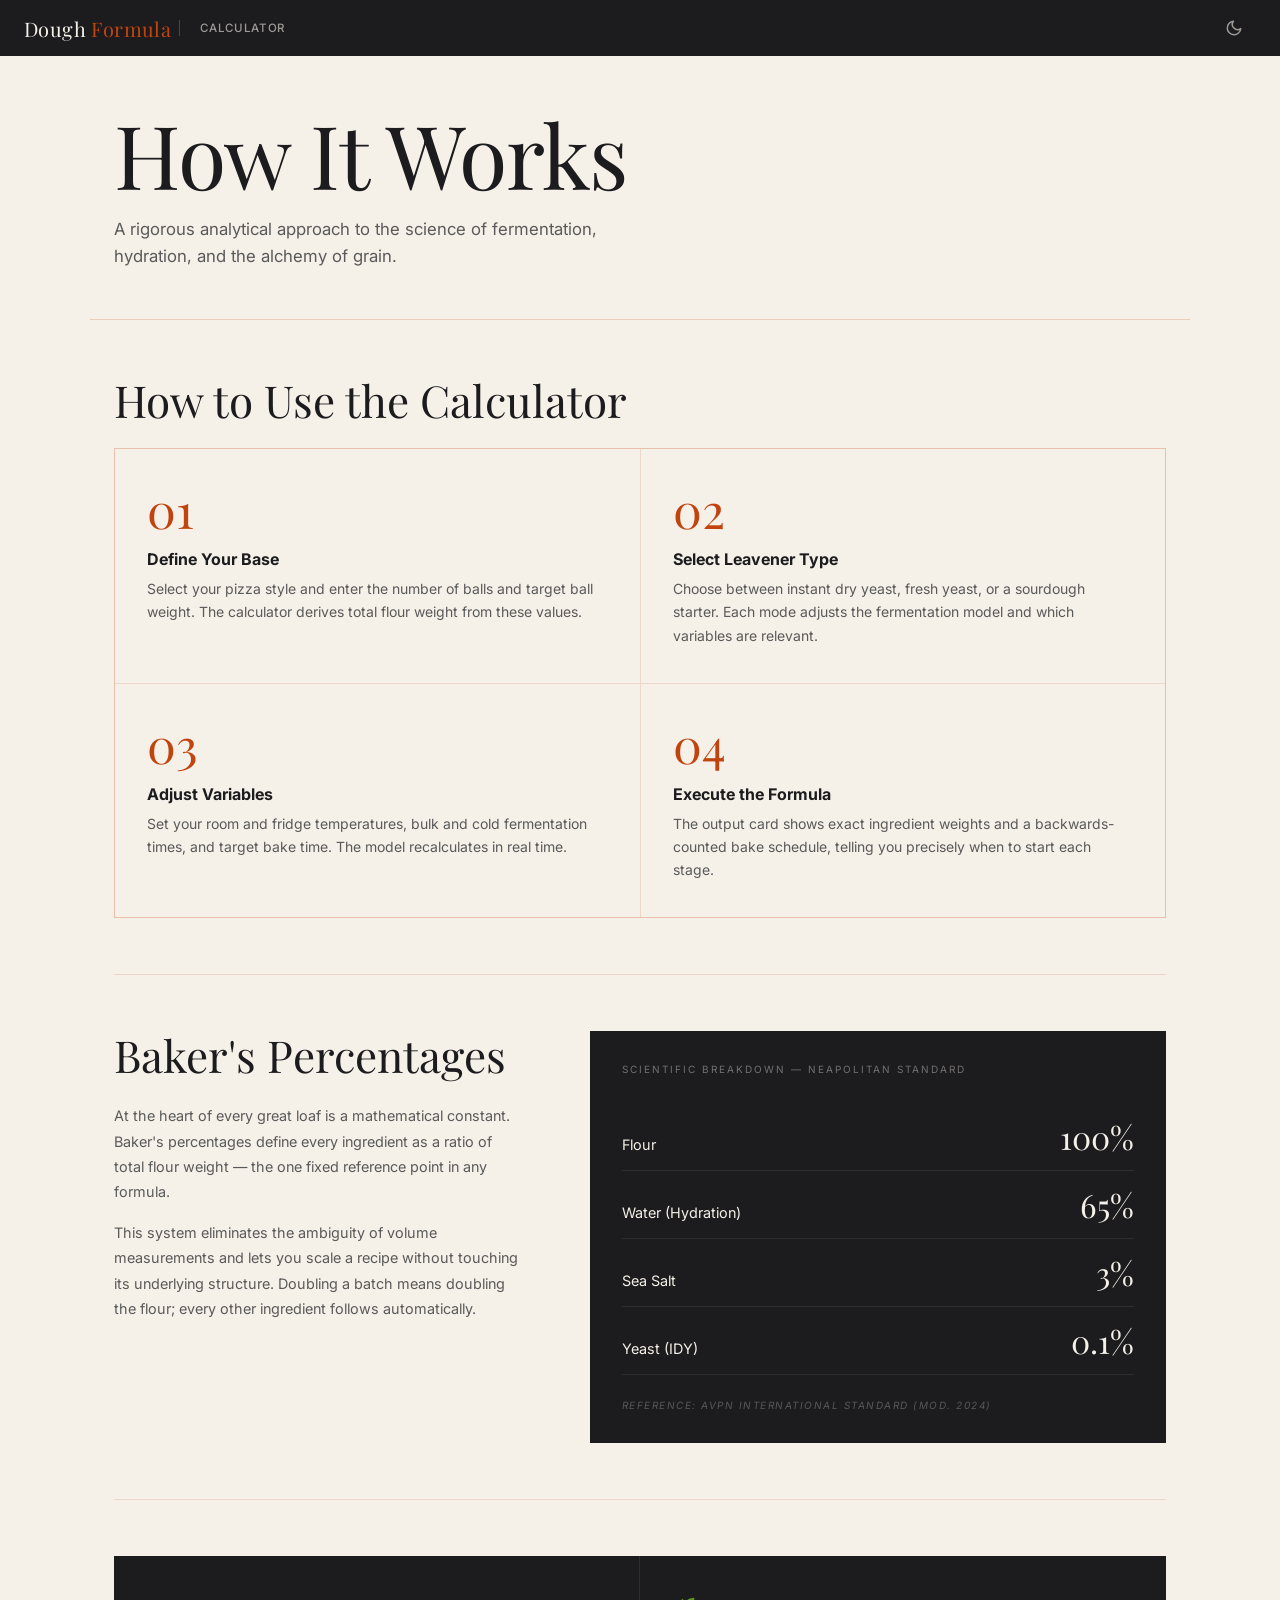
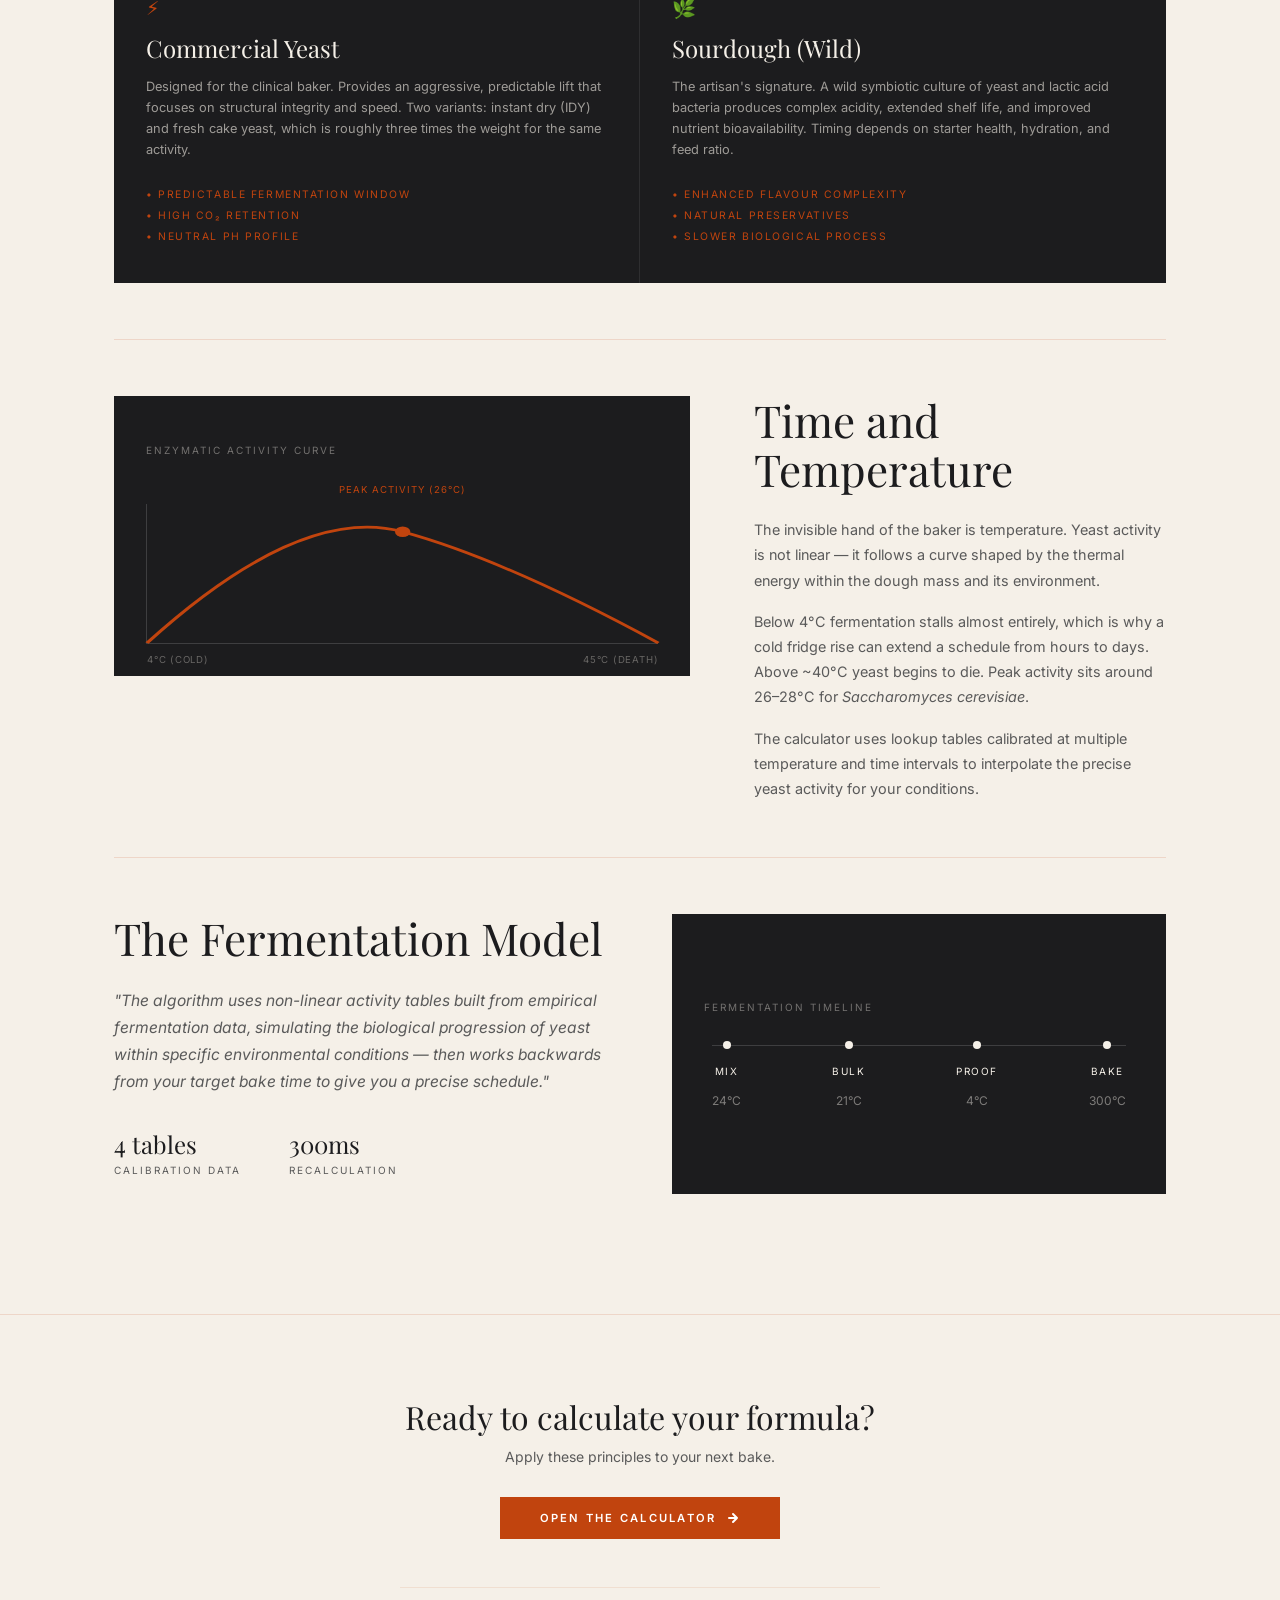
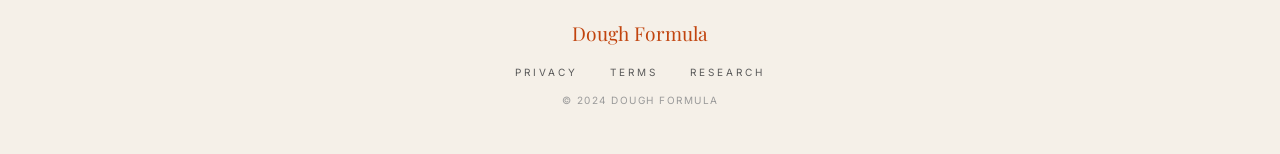
==== how-it-works.html @ 33c5c08a "feat: warm-up model, nav refactor, imperial toggle, how-it-works page - Replace W_TABLE warm-up look" ====
<!DOCTYPE html>
<html lang="en">

<head>
  <meta charset="UTF-8">
  <meta name="viewport" content="width=device-width, initial-scale=1.0">
  <title>How It Works | Dough Formula</title>
  <meta name="description" content="The science behind Dough Formula — baker's percentages, fermentation models, yeast vs sourdough, and time-temperature relationships.">
  <meta name="theme-color" content="#2b2b2b">

  <link rel="preconnect" href="https://fonts.googleapis.com">
  <link rel="preconnect" href="https://fonts.gstatic.com" crossorigin>

  <link rel="preload" href="style.css" as="style">
  <link href="https://fonts.googleapis.com/css2?family=Inter:wght@400;500;600&family=Playfair+Display:wght@400;700&display=swap" rel="stylesheet" media="print" onload="this.media='all'">
  <noscript>
    <link href="https://fonts.googleapis.com/css2?family=Inter:wght@400;500;600&family=Playfair+Display:wght@400;700&display=swap" rel="stylesheet">
  </noscript>

  <script>
    (function () {
      var saved = localStorage.getItem('theme');
      var prefersDark = window.matchMedia('(prefers-color-scheme: dark)').matches;
      document.documentElement.setAttribute('data-theme', saved ? saved : (prefersDark ? 'dark' : 'light'));
    }());
  </script>

  <link rel="stylesheet" href="style.css">

  <style>
    /* ── Hero ── */
    .hiw-hero {
      padding: 56px 24px 48px;
      max-width: 1100px;
      margin: 0 auto;
      border-bottom: 1px solid rgba(193, 68, 14, 0.2);
    }

    .hiw-hero h1 {
      font-family: var(--font-serif);
      font-size: clamp(3rem, 8vw, 5.5rem);
      font-weight: 400;
      line-height: 0.95;
      letter-spacing: -0.01em;
      color: var(--text-dark);
      margin-bottom: 20px;
    }

    .hiw-hero p {
      font-size: 1.05rem;
      color: var(--text-mid);
      max-width: 560px;
      line-height: 1.65;
    }

    /* ── Main wrapper ── */
    .hiw-main {
      max-width: 1100px;
      margin: 0 auto;
      padding: 0 24px 64px;
    }

    /* ── Sections ── */
    .hiw-section {
      padding: 56px 0;
      border-bottom: 1px solid rgba(193, 68, 14, 0.15);
    }

    .hiw-section:last-child {
      border-bottom: none;
    }

    .hiw-section-title {
      font-family: var(--font-serif);
      font-size: clamp(1.75rem, 4vw, 2.75rem);
      font-weight: 400;
      color: var(--text-dark);
      line-height: 1.1;
      margin-bottom: 24px;
    }

    /* ── Two-column grid ── */
    .hiw-grid {
      display: grid;
      grid-template-columns: 1fr;
      gap: 40px;
      align-items: start;
    }

    @media (min-width: 768px) {
      .hiw-grid { grid-template-columns: 1fr 1fr; gap: 64px; }
      .hiw-grid.wide-left  { grid-template-columns: 5fr 7fr; }
      .hiw-grid.wide-right { grid-template-columns: 7fr 5fr; }
    }

    /* ── Body text ── */
    .hiw-body {
      font-size: 0.9rem;
      color: var(--text-mid);
      line-height: 1.75;
    }

    .hiw-body p + p { margin-top: 16px; }

    /* ── Step tiles (2×2 grid) ── */
    .hiw-steps {
      display: grid;
      grid-template-columns: 1fr;
      gap: 1px;
      background: rgba(193, 68, 14, 0.15);
      border: 1px solid rgba(193, 68, 14, 0.15);
    }

    @media (min-width: 600px) {
      .hiw-steps { grid-template-columns: 1fr 1fr; }
    }

    .hiw-step {
      background: var(--cream);
      padding: 36px 32px;
      display: flex;
      flex-direction: column;
      gap: 16px;
    }

    .hiw-step-num {
      font-family: var(--font-serif);
      font-size: 3rem;
      color: var(--terracotta);
      line-height: 1;
    }

    .hiw-step-content h3 {
      font-size: 1rem;
      font-weight: 700;
      color: var(--text-dark);
      margin-bottom: 8px;
    }

    .hiw-step-content p {
      font-size: 0.875rem;
      color: var(--text-mid);
      line-height: 1.65;
    }

    /* ── Dark card ── */
    .hiw-dark-card {
      background: var(--charcoal);
      color: var(--text-cream);
      padding: 32px;
    }

    .hiw-dark-card-label {
      display: block;
      font-size: 0.625rem;
      letter-spacing: 0.2em;
      text-transform: uppercase;
      color: rgba(245, 240, 232, 0.4);
      margin-bottom: 28px;
    }

    /* ── Baker's % table ── */
    .hiw-pct-table { display: flex; flex-direction: column; }

    .hiw-pct-row {
      display: flex;
      justify-content: space-between;
      align-items: baseline;
      padding: 12px 0;
      border-bottom: 1px solid rgba(255, 255, 255, 0.08);
    }

    .hiw-pct-name {
      font-size: 0.9rem;
      color: var(--text-cream);
    }

    .hiw-pct-val {
      font-family: var(--font-serif);
      font-size: 2rem;
      color: var(--text-cream);
    }

    .hiw-pct-source {
      display: block;
      margin-top: 24px;
      font-size: 0.625rem;
      letter-spacing: 0.15em;
      text-transform: uppercase;
      color: rgba(245, 240, 232, 0.28);
      font-style: italic;
    }

    /* ── Yeast vs Sourdough comparison ── */
    .hiw-comparison {
      display: grid;
      grid-template-columns: 1fr;
    }

    @media (min-width: 600px) {
      .hiw-comparison { grid-template-columns: 1fr 1fr; }
    }

    .hiw-comparison-col {
      padding: 40px 32px;
      border-bottom: 1px solid rgba(255, 255, 255, 0.08);
    }

    @media (min-width: 600px) {
      .hiw-comparison-col {
        border-bottom: none;
        border-right: 1px solid rgba(255, 255, 255, 0.08);
      }
      .hiw-comparison-col:last-child { border-right: none; }
    }

    .hiw-comparison-icon {
      font-size: 1.2rem;
      color: var(--terracotta);
      margin-bottom: 12px;
      display: block;
    }

    .hiw-comparison-col h3 {
      font-family: var(--font-serif);
      font-size: 1.5rem;
      font-weight: 400;
      color: var(--text-cream);
      margin-bottom: 12px;
    }

    .hiw-comparison-col p {
      font-size: 0.8rem;
      color: rgba(245, 240, 232, 0.6);
      line-height: 1.65;
      margin-bottom: 28px;
    }

    .hiw-comparison-col ul {
      list-style: none;
      padding: 0;
      display: flex;
      flex-direction: column;
      gap: 8px;
    }

    .hiw-comparison-col ul li {
      font-size: 0.65rem;
      letter-spacing: 0.15em;
      text-transform: uppercase;
      color: var(--terracotta);
    }

    /* ── Fermentation curve chart ── */
    .hiw-chart-wrap {
      padding: 32px;
      min-height: 280px;
      display: flex;
      flex-direction: column;
      justify-content: flex-end;
    }

    .hiw-chart-title {
      display: block;
      font-size: 0.625rem;
      letter-spacing: 0.2em;
      text-transform: uppercase;
      color: rgba(245, 240, 232, 0.4);
      margin-bottom: 48px;
    }

    .hiw-chart {
      position: relative;
      width: 100%;
      height: 140px;
      border-left: 1px solid rgba(255, 255, 255, 0.15);
      border-bottom: 1px solid rgba(255, 255, 255, 0.15);
    }

    .hiw-chart svg {
      position: absolute;
      inset: 0;
      width: 100%;
      height: 100%;
      overflow: visible;
    }

    .hiw-chart-peak {
      position: absolute;
      top: -20px;
      left: 50%;
      transform: translateX(-50%);
      font-size: 0.6rem;
      letter-spacing: 0.1em;
      text-transform: uppercase;
      color: var(--terracotta);
      white-space: nowrap;
    }

    .hiw-chart-axis {
      position: absolute;
      bottom: -22px;
      font-size: 0.6rem;
      letter-spacing: 0.08em;
      text-transform: uppercase;
      color: rgba(245, 240, 232, 0.35);
    }

    .hiw-chart-axis.left { left: 0; }
    .hiw-chart-axis.right { right: 0; }

    /* ── Stats ── */
    .hiw-stats {
      display: flex;
      gap: 48px;
      margin-top: 32px;
    }

    .hiw-stat-val {
      font-family: var(--font-serif);
      font-size: 1.5rem;
      color: var(--text-dark);
    }

    .hiw-stat-label {
      font-size: 0.625rem;
      letter-spacing: 0.2em;
      text-transform: uppercase;
      color: var(--text-mid);
      margin-top: 4px;
    }

    /* ── Quote ── */
    .hiw-quote {
      font-size: 0.975rem;
      font-style: italic;
      color: var(--text-mid);
      line-height: 1.75;
    }

    /* ── Fermentation timeline ── */
    .hiw-timeline-wrap {
      padding: 40px 32px;
      min-height: 280px;
      display: flex;
      flex-direction: column;
      justify-content: center;
    }

    .hiw-timeline-track-wrap {
      position: relative;
      padding: 0 8px;
    }

    .hiw-timeline-line {
      position: absolute;
      top: 4px;
      left: 8px;
      right: 8px;
      height: 1px;
      background: rgba(255, 255, 255, 0.15);
    }

    .hiw-timeline-nodes {
      display: flex;
      justify-content: space-between;
      position: relative;
    }

    .hiw-timeline-node {
      display: flex;
      flex-direction: column;
      align-items: center;
      gap: 16px;
    }

    .hiw-timeline-dot {
      width: 8px;
      height: 8px;
      border-radius: 50%;
      background: var(--text-cream);
      flex-shrink: 0;
      position: relative;
      z-index: 1;
    }

    .hiw-timeline-node-label {
      font-size: 0.625rem;
      letter-spacing: 0.15em;
      text-transform: uppercase;
      color: var(--text-cream);
      text-align: center;
    }

    .hiw-timeline-node-temp {
      font-size: 0.75rem;
      color: rgba(245, 240, 232, 0.45);
      text-align: center;
    }

    /* ── Footer CTA ── */
    .hiw-footer {
      background: var(--cream);
      border-top: 1px solid rgba(193, 68, 14, 0.15);
      padding: 80px 24px 48px;
      text-align: center;
      display: flex;
      flex-direction: column;
      align-items: center;
    }

    .hiw-footer h2 {
      font-family: var(--font-serif);
      font-size: clamp(1.5rem, 3vw, 2rem);
      font-weight: 400;
      color: var(--text-dark);
      margin-bottom: 10px;
    }

    .hiw-footer-sub {
      font-size: 0.875rem;
      color: var(--text-mid);
      margin-bottom: 32px;
    }

    .hiw-cta-btn {
      background: var(--terracotta);
      color: white;
      border: none;
      font-family: var(--font-sans);
      font-size: 0.7rem;
      font-weight: 600;
      letter-spacing: 0.2em;
      text-transform: uppercase;
      padding: 14px 40px;
      cursor: pointer;
      text-decoration: none;
      display: inline-flex;
      align-items: center;
      gap: 10px;
      transition: background 0.15s, transform 0.1s;
    }

    .hiw-cta-btn:hover { background: var(--terracotta-lt); }
    .hiw-cta-btn:active { transform: scale(0.98); }

    .hiw-footer-divider {
      width: 100%;
      max-width: 480px;
      height: 1px;
      background: rgba(193, 68, 14, 0.1);
      margin: 48px 0 32px;
    }

    .hiw-footer-brand {
      font-family: var(--font-serif);
      font-size: 1.2rem;
      color: var(--terracotta);
      margin-bottom: 20px;
    }

    .hiw-footer-links {
      display: flex;
      gap: 32px;
      margin-bottom: 16px;
    }

    .hiw-footer-links a {
      font-size: 0.625rem;
      letter-spacing: 0.3em;
      text-transform: uppercase;
      color: var(--text-mid);
      text-decoration: none;
      transition: color 0.15s;
    }

    .hiw-footer-links a:hover { color: var(--terracotta); }

    .hiw-footer-copy {
      font-size: 0.625rem;
      letter-spacing: 0.15em;
      text-transform: uppercase;
      color: var(--text-light);
    }

  </style>
</head>

<body>

  <!-- SVG sprites reused from main app -->
  <svg style="display: none;" aria-hidden="true">
    <defs>
      <symbol id="icon-calculator" viewBox="0 0 24 24">
        <circle cx="17" cy="17" r="6"/>
        <circle cx="17" cy="17" r="0.5"/>
        <path d="M11 11c1-2 5-2 6-1"/>
        <path d="M11 11l-9-9"/>
        <path d="M3 2c-1.5 2 0 4 .5 5L11 11"/>
      </symbol>
      <symbol id="icon-moon" viewBox="0 0 24 24">
        <path d="M21 12.79A9 9 0 1 1 11.21 3 7 7 0 0 0 21 12.79z"/>
      </symbol>
      <symbol id="icon-sun" viewBox="0 0 24 24">
        <circle cx="12" cy="12" r="5"/>
        <line x1="12" y1="1" x2="12" y2="3"/>
        <line x1="12" y1="21" x2="12" y2="23"/>
        <line x1="4.22" y1="4.22" x2="5.64" y2="5.64"/>
        <line x1="18.36" y1="18.36" x2="19.78" y2="19.78"/>
        <line x1="1" y1="12" x2="3" y2="12"/>
        <line x1="21" y1="12" x2="23" y2="12"/>
        <line x1="4.22" y1="19.78" x2="5.64" y2="18.36"/>
        <line x1="18.36" y1="5.64" x2="19.78" y2="4.22"/>
      </symbol>
    </defs>
  </svg>

  <!-- Nav -->
  <nav class="nav">
    <div class="nav-left">
      <div class="nav-brand">Dough <span>Formula</span></div>
      <span class="nav-brand-divider" aria-hidden="true"></span>
      <a class="nav-link" href="index.html">
        <svg class="nav-link-icon" width="16" height="16" fill="none" stroke="currentColor" stroke-width="1.5" stroke-linecap="round" stroke-linejoin="round" aria-hidden="true">
          <use href="#icon-calculator"/>
        </svg>
        <span class="nav-link-text">Calculator</span>
      </a>
    </div>
    <div class="nav-right">
      <button class="theme-toggle" id="themeToggle" type="button" aria-label="Switch theme">
        <svg width="18" height="18" fill="none" stroke="currentColor" stroke-width="2" stroke-linecap="round" stroke-linejoin="round" aria-hidden="true">
          <use href="#icon-moon" id="themeIcon"/>
        </svg>
      </button>
    </div>
  </nav>

  <!-- Hero -->
  <header class="hiw-hero">
    <h1>How It Works</h1>
    <p>A rigorous analytical approach to the science of fermentation, hydration, and the alchemy of grain.</p>
  </header>

  <main class="hiw-main">

    <!-- Section 1: How to Use -->
    <section class="hiw-section">
      <h2 class="hiw-section-title">How to Use the Calculator</h2>
      <div class="hiw-steps">

        <div class="hiw-step">
          <span class="hiw-step-num">01</span>
          <div class="hiw-step-content">
            <h3>Define Your Base</h3>
            <p>Select your pizza style and enter the number of balls and target ball weight. The calculator derives total flour weight from these values.</p>
          </div>
        </div>

        <div class="hiw-step">
          <span class="hiw-step-num">02</span>
          <div class="hiw-step-content">
            <h3>Select Leavener Type</h3>
            <p>Choose between instant dry yeast, fresh yeast, or a sourdough starter. Each mode adjusts the fermentation model and which variables are relevant.</p>
          </div>
        </div>

        <div class="hiw-step">
          <span class="hiw-step-num">03</span>
          <div class="hiw-step-content">
            <h3>Adjust Variables</h3>
            <p>Set your room and fridge temperatures, bulk and cold fermentation times, and target bake time. The model recalculates in real time.</p>
          </div>
        </div>

        <div class="hiw-step">
          <span class="hiw-step-num">04</span>
          <div class="hiw-step-content">
            <h3>Execute the Formula</h3>
            <p>The output card shows exact ingredient weights and a backwards-counted bake schedule, telling you precisely when to start each stage.</p>
          </div>
        </div>

      </div>
    </section>

    <!-- Section 2: Baker's Percentages -->
    <section class="hiw-section">
      <div class="hiw-grid wide-left">

        <div>
          <h2 class="hiw-section-title">Baker's Percentages</h2>
          <div class="hiw-body">
            <p>At the heart of every great loaf is a mathematical constant. Baker's percentages define every ingredient as a ratio of total flour weight — the one fixed reference point in any formula.</p>
            <p>This system eliminates the ambiguity of volume measurements and lets you scale a recipe without touching its underlying structure. Doubling a batch means doubling the flour; every other ingredient follows automatically.</p>
          </div>
        </div>

        <div class="hiw-dark-card">
          <span class="hiw-dark-card-label">Scientific Breakdown — Neapolitan Standard</span>
          <div class="hiw-pct-table">
            <div class="hiw-pct-row">
              <span class="hiw-pct-name">Flour</span>
              <span class="hiw-pct-val">100%</span>
            </div>
            <div class="hiw-pct-row">
              <span class="hiw-pct-name">Water (Hydration)</span>
              <span class="hiw-pct-val">65%</span>
            </div>
            <div class="hiw-pct-row">
              <span class="hiw-pct-name">Sea Salt</span>
              <span class="hiw-pct-val">3%</span>
            </div>
            <div class="hiw-pct-row">
              <span class="hiw-pct-name">Yeast (IDY)</span>
              <span class="hiw-pct-val">0.1%</span>
            </div>
          </div>
          <span class="hiw-pct-source">Reference: AVPN International Standard (Mod. 2024)</span>
        </div>

      </div>
    </section>

    <!-- Section 3: Yeast vs Sourdough -->
    <section class="hiw-section">
      <div class="hiw-dark-card" style="padding: 0;">
        <div class="hiw-comparison">

          <div class="hiw-comparison-col">
            <span class="hiw-comparison-icon">⚡</span>
            <h3>Commercial Yeast</h3>
            <p>Designed for the clinical baker. Provides an aggressive, predictable lift that focuses on structural integrity and speed. Two variants: instant dry (IDY) and fresh cake yeast, which is roughly three times the weight for the same activity.</p>
            <ul>
              <li>• Predictable Fermentation Window</li>
              <li>• High CO₂ Retention</li>
              <li>• Neutral pH Profile</li>
            </ul>
          </div>

          <div class="hiw-comparison-col">
            <span class="hiw-comparison-icon">🌿</span>
            <h3>Sourdough (Wild)</h3>
            <p>The artisan's signature. A wild symbiotic culture of yeast and lactic acid bacteria produces complex acidity, extended shelf life, and improved nutrient bioavailability. Timing depends on starter health, hydration, and feed ratio.</p>
            <ul>
              <li>• Enhanced Flavour Complexity</li>
              <li>• Natural Preservatives</li>
              <li>• Slower Biological Process</li>
            </ul>
          </div>

        </div>
      </div>
    </section>

    <!-- Section 4: Time and Temperature -->
    <section class="hiw-section">
      <div class="hiw-grid wide-right">

        <div class="hiw-dark-card hiw-chart-wrap">
          <span class="hiw-chart-title">Enzymatic Activity Curve</span>
          <div class="hiw-chart">
            <svg viewBox="0 0 100 40" preserveAspectRatio="none" fill="none">
              <path d="M 0 40 Q 30 0 50 8 T 100 40" stroke="#C1440E" stroke-width="0.75"/>
              <circle cx="50" cy="8" r="1.5" fill="#C1440E"/>
            </svg>
            <span class="hiw-chart-peak">Peak Activity (26°C)</span>
            <span class="hiw-chart-axis left">4°C (Cold)</span>
            <span class="hiw-chart-axis right">45°C (Death)</span>
          </div>
        </div>

        <div>
          <h2 class="hiw-section-title">Time and Temperature</h2>
          <div class="hiw-body">
            <p>The invisible hand of the baker is temperature. Yeast activity is not linear — it follows a curve shaped by the thermal energy within the dough mass and its environment.</p>
            <p>Below 4°C fermentation stalls almost entirely, which is why a cold fridge rise can extend a schedule from hours to days. Above ~40°C yeast begins to die. Peak activity sits around 26–28°C for <em>Saccharomyces cerevisiae</em>.</p>
            <p>The calculator uses lookup tables calibrated at multiple temperature and time intervals to interpolate the precise yeast activity for your conditions.</p>
          </div>
        </div>

      </div>
    </section>

    <!-- Section 5: The Fermentation Model -->
    <section class="hiw-section">
      <div class="hiw-grid">

        <div>
          <h2 class="hiw-section-title">The Fermentation Model</h2>
          <p class="hiw-quote">"The algorithm uses non-linear activity tables built from empirical fermentation data, simulating the biological progression of yeast within specific environmental conditions — then works backwards from your target bake time to give you a precise schedule."</p>
          <div class="hiw-stats">
            <div>
              <div class="hiw-stat-val">4 tables</div>
              <div class="hiw-stat-label">Calibration Data</div>
            </div>
            <div>
              <div class="hiw-stat-val">300ms</div>
              <div class="hiw-stat-label">Recalculation</div>
            </div>
          </div>
        </div>

        <div class="hiw-dark-card hiw-timeline-wrap">
          <span class="hiw-dark-card-label">Fermentation Timeline</span>
          <div class="hiw-timeline-track-wrap">
            <div class="hiw-timeline-line"></div>
            <div class="hiw-timeline-nodes">
              <div class="hiw-timeline-node">
                <div class="hiw-timeline-dot"></div>
                <div class="hiw-timeline-node-label">Mix</div>
                <div class="hiw-timeline-node-temp">24°C</div>
              </div>
              <div class="hiw-timeline-node">
                <div class="hiw-timeline-dot"></div>
                <div class="hiw-timeline-node-label">Bulk</div>
                <div class="hiw-timeline-node-temp">21°C</div>
              </div>
              <div class="hiw-timeline-node">
                <div class="hiw-timeline-dot"></div>
                <div class="hiw-timeline-node-label">Proof</div>
                <div class="hiw-timeline-node-temp">4°C</div>
              </div>
              <div class="hiw-timeline-node">
                <div class="hiw-timeline-dot"></div>
                <div class="hiw-timeline-node-label">Bake</div>
                <div class="hiw-timeline-node-temp">300°C</div>
              </div>
            </div>
          </div>
        </div>

      </div>
    </section>

  </main>

  <!-- Footer CTA -->
  <footer class="hiw-footer">
    <h2>Ready to calculate your formula?</h2>
    <p class="hiw-footer-sub">Apply these principles to your next bake.</p>
    <a class="hiw-cta-btn" href="index.html">
      Open the Calculator
      <svg width="14" height="14" fill="none" stroke="currentColor" stroke-width="2" stroke-linecap="round" stroke-linejoin="round" aria-hidden="true">
        <path d="M3 7h8M7 3l4 4-4 4"/>
      </svg>
    </a>
    <div class="hiw-footer-divider"></div>
    <div class="hiw-footer-brand">Dough Formula</div>
    <div class="hiw-footer-links">
      <a href="#">Privacy</a>
      <a href="#">Terms</a>
      <a href="#">Research</a>
    </div>
    <p class="hiw-footer-copy">© 2024 Dough Formula</p>
  </footer>

  <script>
    (function () {
      var toggle = document.getElementById('themeToggle');
      var icon = document.getElementById('themeIcon');

      function applyTheme(theme) {
        document.documentElement.setAttribute('data-theme', theme);
        icon.setAttribute('href', theme === 'dark' ? '#icon-sun' : '#icon-moon');
        toggle.setAttribute('aria-label', theme === 'dark' ? 'Switch to light mode' : 'Switch to dark mode');
      }

      applyTheme(document.documentElement.getAttribute('data-theme') || 'light');

      toggle.addEventListener('click', function () {
        var current = document.documentElement.getAttribute('data-theme');
        var next = current === 'dark' ? 'light' : 'dark';
        localStorage.setItem('theme', next);
        applyTheme(next);
      });
    }());
  </script>

</body>
</html>
---- style.css ----
/* ========================================================
   CSS CUSTOM PROPERTIES (Variables)
   ========================================================
   Defined once here at the top and reused throughout.
   If we ever change the brand colour, we change it in one
   place and it updates everywhere automatically.
   :root means "apply these to the whole document".
======================================================== */
:root {
  --cream:        #F5F0E8;       /* page background */
  --cream-dark:   #EDE7D9;       /* card/section backgrounds */
  --charcoal:     #1C1C1E;       /* dark output card background */
  --charcoal-mid: #2C2C2E;       /* slightly lighter dark (card sections) */
  --terracotta:   #C1440E;       /* accent colour */
  --terracotta-lt:#E8643A;       /* lighter accent for hover states */
  --text-dark:    #1C1C1E;       /* primary text colour */
  --text-mid:     #5A5A5A;       /* secondary/label text */
  --text-light:   #9A9A9A;       /* placeholder/preset value text */
  --text-cream:   #F5F0E8;       /* text on dark backgrounds */
  --border:       #DDD5C5;       /* input borders */
  --badge-preset: #F8DBCB;       /* PRESET badge background */
  --badge-preset-text: #5A5A5A;  /* PRESET badge text */
  --badge-custom: #C1440E;       /* CUSTOM x badge background */
  --badge-custom-text: #FFFFFF;  /* CUSTOM x badge text */
  --badge-custom-hover: #E8643A; /* CUSTOM x hover background */
  --advisory:     #D4A017;       /* advisory/warning text on dark backgrounds */
  --font-serif:   'Playfair Display', Georgia, serif;
  --font-sans:    'Inter', system-ui, sans-serif;
  --radius:       8px;           /* default border radius */
  --radius-lg:    12px;          /* larger radius for cards */
}

/* ========================================================
   DARK MODE OVERRIDES
   ========================================================
   When data-theme="dark" is set on <html>, these values
   replace the :root defaults above. Only variables that
   differ in dark mode are listed here.
======================================================== */
[data-theme="dark"] {
  --cream:        #1A1A1A;   /* page background — deepest dark */
  --cream-dark:   #252525;   /* card/section backgrounds */
  --charcoal:     #303030;   /* nav + output card — lighter than page */
  --charcoal-mid: #3C3C3C;   /* output card inner rows */
  --text-dark:    #F0EBE1;   /* primary text — inverted cream */
  --text-mid:     #9A9A9A;   /* label text */
  --text-light:   #6A6A6A;   /* preset/placeholder text */
  --border:       #3A3A3A;   /* input borders */
  --badge-preset: #5E3A2C;   /* muted clay chip for dark mode */
  --badge-preset-text: #F5F0E8;
  --badge-custom: #A9441B;   /* tuned to sit with preset chip */
  --badge-custom-text: #F5F0E8;
  --badge-custom-hover: #C55A2C;
}

/* ========================================================
   RESET & BASE STYLES
   ========================================================
   Browsers apply their own default styles (margins, padding,
   box sizing) which differ slightly between Firefox/Chrome.
   This block normalises everything to a consistent baseline.
======================================================== */
*, *::before, *::after {
  /* box-sizing: border-box means padding/border are included
     in an element's width — the sane default for layout */
  box-sizing: border-box;
  margin: 0;
  padding: 0;
}

body {
  font-family: var(--font-sans);
  background-color: var(--cream);
  color: var(--text-dark);
  min-height: 100vh;
}

/* ========================================================
   NAVIGATION BAR
======================================================== */
.nav {
  background-color: var(--charcoal);
  padding: 0 24px;
  height: 56px;
  display: flex;
  align-items: center;
  justify-content: space-between;
}

.nav-left {
  display: flex;
  align-items: center;
  gap: 8px;
}

.nav-right {
  display: flex;
  align-items: center;
  gap: 16px;
}

.nav-brand {
  font-family: var(--font-serif);
  font-size: 1.25rem;
  color: var(--text-cream);
  letter-spacing: 0.02em;
}

.nav-brand span {
  color: var(--terracotta);
}

.nav-brand-divider {
  display: block;
  width: 1px;
  height: 16px;
  background: var(--text-cream);
  opacity: 0.2;
  flex-shrink: 0;
}

/* Shared ghost-button baseline for all nav interactive elements */
.nav-link,
.unit-toggle button,
.theme-toggle {
  background: none;
  border: none;
  color: var(--text-cream);
  font-family: var(--font-sans);
  font-size: 0.8rem;
  font-weight: 400;
  cursor: pointer;
  min-height: 44px;
  padding: 0 12px;
  display: inline-flex;
  align-items: center;
  border-radius: 4px;
  text-decoration: none;
  opacity: 0.6;
  transition: background 0.2s ease-in-out, opacity 0.2s ease-in-out;
}

.nav-link {
  font-size: 0.72rem;
  font-weight: 500;
  text-transform: uppercase;
  letter-spacing: 0.06em;
}

.nav-link:hover,
.unit-toggle button:hover,
.theme-toggle:hover {
  background: rgba(255, 255, 255, 0.05);
  opacity: 1;
}

.nav-link:focus-visible,
.unit-toggle button:focus-visible,
.theme-toggle:focus-visible {
  outline: 2px solid var(--terracotta);
  outline-offset: 2px;
}

/* How It Works — icon hidden by default, text shown */
.nav-link-icon { display: none; }
.nav-link-text { display: inline; }

/* Unit toggle — text-based segmented control, no pill border */
.unit-toggle {
  display: flex;
  align-items: center;
}

.unit-toggle button {
  padding: 0 10px;
  letter-spacing: 0.02em;
}

#btnImperial {
  border-radius: 0 4px 4px 0;
  position: relative;
}

#btnImperial::before {
  content: '';
  position: absolute;
  left: 0;
  top: 50%;
  transform: translateY(-50%);
  width: 1px;
  height: 12px;
  background: rgba(255, 255, 255, 0.3);
}

#btnMetric {
  border-radius: 4px 0 0 4px;
}

.unit-toggle button.active {
  font-weight: 600;
  opacity: 1;
}

.unit-toggle button.active span {
  text-decoration: underline;
  text-decoration-color: var(--terracotta);
  text-decoration-thickness: 2px;
  text-underline-offset: 5px;
}

/* Theme toggle — icon button, tighter horizontal padding */
.theme-toggle {
  padding: 0 8px;
  min-width: 44px;
  justify-content: center;
}

/* Mobile: swap How It Works text for the info icon */
@media (max-width: 639px) {
  .nav-link-text { display: none; }
  .nav-link-icon { display: block; }
  .nav-link { padding: 0 8px; min-width: 44px; justify-content: center; }
}

/* ========================================================
   PAGE HEADER (below nav)
======================================================== */
.page-header {
  text-align: center;
  padding: 40px 24px 32px;
}

.page-header h1 {
  font-family: var(--font-serif);
  font-size: 2rem;
  color: var(--text-dark);
  margin-bottom: 6px;
}

.page-header p {
  font-size: 0.875rem;
  color: var(--text-mid);
  letter-spacing: 0.08em;
  text-transform: uppercase;
}

/* ========================================================
   MAIN LAYOUT
   ========================================================
   Mobile-first: single column by default.
   At 768px+ it becomes two equal columns side by side.
   CSS Grid is used here — best tool for two-column page
   layouts. gap sets the space between columns.
======================================================== */
.main {
  max-width: 1100px;
  margin: 0 auto;
  padding: 0 16px 48px;
}

.layout {
  display: grid;
  /* Single column on mobile */
  grid-template-columns: 1fr;
  gap: 24px;
}

/* At 768px+, switch to two equal columns */
@media (min-width: 768px) {
  .layout {
    grid-template-columns: 1fr 1fr;
    align-items: start;
  }

  .col-outputs {
    position: sticky;
    top: 24px;
  }

  .main {
    padding: 0 24px 48px;
  }
}

/* ========================================================
   INPUT CARDS (cream section boxes)
======================================================== */
.card {
  background-color: var(--cream-dark);
  border-radius: var(--radius-lg);
  padding: 20px;
  margin-bottom: 16px;
}

.card:last-child {
  margin-bottom: 0;
}

.card-header {
  display: flex;
  align-items: center;
  justify-content: space-between;
  margin-bottom: 16px;
}

.card-header-left {
  display: flex;
  align-items: center;
  gap: 10px;
}

.card-icon {
  font-size: 1.1rem;
  flex-shrink: 0;
  color: var(--text-dark);
}

.card-title {
  font-family: var(--font-serif);
  font-size: 0.95rem;
  color: var(--text-dark);
  letter-spacing: 0.02em;
}

/* ========================================================
   FIELD GRID (2-column grid inside each card)
======================================================== */
.field-grid {
  display: grid;
  grid-template-columns: 1fr 1fr;
  gap: 12px;
}

.field-grid.single {
  grid-template-columns: 1fr;
}

/* Inner grid collapses to single column on small phones */
@media (max-width: 480px) {
  .field-grid {
    grid-template-columns: 1fr;
  }

  /* Leavener toggle wraps below the card title when space is tight */
  .card-header {
    flex-wrap: wrap;
  }
  .leavener-toggle {
    width: 100%;
    margin-top: 4px;
  }
}

.field {
  display: flex;
  flex-direction: column;
  gap: 6px;
}

.field label {
  font-size: 0.7rem;
  font-weight: 600;
  color: var(--text-mid);
  letter-spacing: 0.08em;
  text-transform: uppercase;
}

.input-wrap {
  position: relative;
  display: flex;
  align-items: center;
}

/* ========================================================
   INPUT FIELDS
======================================================== */
.input-wrap input[type="number"],
.input-wrap input[type="time"],
.input-wrap select {
  width: 100%;
  height: 40px;
  padding: 0 10px;
  border: 1.5px solid var(--border);
  border-radius: var(--radius);
  background: var(--cream);
  font-family: var(--font-sans);
  font-size: 0.9rem;
  color: var(--text-dark);
  appearance: none;
  outline: none;
  transition: border-color 0.15s;
}

.input-wrap input[type="number"],
.slider-number {
  -moz-appearance: textfield;
  appearance: textfield;
}

.input-wrap input[type="number"]:focus,
.input-wrap input[type="time"]:focus,
.input-wrap select:focus {
  border-color: var(--terracotta);
}

/* Preset state: greyed text signals auto-filled value */
.input-wrap input.is-preset {
  color: var(--text-light);
}

/* Remove browser default number input spin arrows */
.input-wrap input[type="number"]::-webkit-inner-spin-button,
.input-wrap input[type="number"]::-webkit-outer-spin-button,
.slider-number::-webkit-inner-spin-button,
.slider-number::-webkit-outer-spin-button {
  -webkit-appearance: none;
  margin: 0;
}

/* Custom dropdown arrow via background SVG */
.input-wrap.has-select::after {
  content: '';
  position: absolute;
  right: 12px;
  width: 10px;
  height: 6px;
  background-image: url("data:image/svg+xml,%3Csvg xmlns='http://www.w3.org/2000/svg' viewBox='0 0 10 6'%3E%3Cpath d='M1 1l4 4 4-4' stroke='%235A5A5A' stroke-width='1.5' fill='none' stroke-linecap='round'/%3E%3C/svg%3E");
  background-repeat: no-repeat;
  pointer-events: none;
}

[data-theme="dark"] .input-wrap.has-select::after {
  background-image: url("data:image/svg+xml,%3Csvg xmlns='http://www.w3.org/2000/svg' viewBox='0 0 10 6'%3E%3Cpath d='M1 1l4 4 4-4' stroke='%239A9A9A' stroke-width='1.5' fill='none' stroke-linecap='round'/%3E%3C/svg%3E");
}

.input-wrap.has-select select {
  padding-right: 32px;
}

/* ========================================================
   FIELD LABEL ROW
   ========================================================
   Sits above each input: label on the left, badge on the right.
   display: flex + space-between pushes the two apart naturally.
======================================================== */
.field-label-row {
  display: flex;
  justify-content: space-between;
  align-items: center;
  min-height: 22px;
}

.tooltip-wrap {
  position: relative;
  display: inline-flex;
  align-items: center;
}

/* ========================================================
   PRESET / CUSTOM x BADGES
   ========================================================
   Inline element inside .field-label-row, to the right of
   the field label. No longer absolutely positioned.
======================================================== */
.badge {
  height: 22px;
  padding: 0 7px;
  border-radius: 4px;
  font-size: 0.65rem;
  font-weight: 600;
  letter-spacing: 0.06em;
  text-transform: uppercase;
  display: flex;
  align-items: center;
  gap: 3px;
  cursor: default;
  pointer-events: none;
  white-space: nowrap;
  user-select: none;
  flex-shrink: 0;
}

.badge.preset {
  background: var(--badge-preset);
  color: var(--badge-preset-text);
}

.badge.custom {
  background: var(--badge-custom);
  color: var(--badge-custom-text);
  pointer-events: auto;
  cursor: pointer;
}

.badge.custom:hover {
  background: var(--badge-custom-hover);
}

/* ========================================================
   TOOLTIPS
======================================================== */
.tooltip-btn {
  background: none;
  border: none;
  padding: 0;
  margin-left: 4px;
  cursor: pointer;
  color: var(--text-light);
  display: inline-flex;
  align-items: center;
  line-height: 1;
  flex-shrink: 0;
}

.tooltip-btn[hidden] {
  display: none;
}

.tooltip-btn:hover {
  color: var(--text-mid);
}

.tooltip-popover {
  position: absolute;
  top: calc(100% + 4px);
  right: 0;
  z-index: 20;
  background: var(--cream-dark);
  border: 1px solid var(--border);
  border-radius: 6px;
  padding: 10px 12px;
  font-size: 0.8rem;
  line-height: 1.5;
  color: var(--text-dark);
  width: 260px;
  box-shadow: 0 2px 8px rgba(0, 0, 0, 0.10);
}

/* ========================================================
   BAKE TIME ROW (hour stepper + AM/PM toggle side by side)
======================================================== */
.bake-time-row {
  display: flex;
  gap: 8px;
  align-items: center;
}

/* Stepper: left arrow | hour display | right arrow */
.hour-stepper {
  flex: 1;
  display: flex;
  align-items: center;
  height: 40px;
  border: 1.5px solid var(--border);
  border-radius: var(--radius);
  background: var(--cream);
  overflow: hidden;
}

.hour-stepper button {
  width: 40px;
  height: 100%;
  border: none;
  padding: 0;
  background: transparent;
  color: var(--text-mid);
  cursor: pointer;
  transition: background 0.15s;
  flex-shrink: 0;
  display: flex;
  align-items: center;
  justify-content: center;
}

.hour-stepper button:hover {
  background: var(--cream-dark);
  color: var(--text-dark);
}

.hour-stepper-display {
  flex: 1;
  text-align: center;
  font-family: var(--font-sans);
  font-size: 0.9rem;
  font-weight: 500;
  color: var(--text-dark);
  user-select: none;
}

/* Auto/calculated state: grey text signals the value is computed, not user-set */
.hour-stepper-display.is-auto {
  color: var(--text-light);
}

/* AM/PM toggle — same visual style as the leavener toggle
   but sized to match the 40px input height */
.ampm-toggle {
  display: flex;
  background: var(--cream);
  border: 1.5px solid var(--border);
  border-radius: 6px;
  overflow: hidden;
  flex-shrink: 0;
  box-sizing: border-box;
}

.ampm-toggle button {
  width: 48px;
  height: 40px;
  border: none;
  background: transparent;
  font-family: var(--font-sans);
  font-size: 0.7rem;
  font-weight: 600;
  letter-spacing: 0.06em;
  text-transform: uppercase;
  color: var(--text-mid);
  cursor: pointer;
  transition: background 0.15s, color 0.15s;
}

.ampm-toggle button.active {
  background: var(--terracotta);
  color: white;
}

.ampm-toggle button:hover:not(.active) {
  background: var(--cream-dark);
}

/* ========================================================
   LEAVENER TOGGLE (IDY / FRESH)
======================================================== */
.leavener-toggle {
  display: flex;
  background: var(--cream);
  border: 1.5px solid var(--border);
  border-radius: 6px;
  overflow: hidden;
}

.leavener-toggle button {
  flex: 1;
  height: 28px;
  padding: 0 10px;
  border: none;
  background: transparent;
  font-family: var(--font-sans);
  font-size: 0.7rem;
  font-weight: 600;
  letter-spacing: 0.06em;
  text-transform: uppercase;
  color: var(--text-mid);
  cursor: pointer;
  transition: background 0.15s, color 0.15s;
}

.leavener-toggle button.active {
  background: var(--terracotta);
  color: white;
}

.leavener-toggle button:hover:not(.active) {
  background: var(--cream-dark);
}

/* Sourdough Starter card — hidden until sourdough mode selected */
#sourdoughCard {
  display: none;
}

#sourdoughCard.visible {
  display: block;
}

/* Starter detail block — shown only in sourdough mode, below the Starter ingredient row */
.starter-detail {
  display: none;
  padding: 6px 0 2px 0;
  border-top: 1px solid rgba(255, 255, 255, 0.08);
  margin-top: 4px;
}

.starter-detail.visible {
  display: block;
}

.starter-detail-row {
  display: flex;
  justify-content: space-between;
  align-items: baseline;
  padding: 3px 0;
}

.starter-detail-label {
  font-size: 10px;
  letter-spacing: 0.06em;
  text-transform: uppercase;
  color: rgba(255, 255, 255, 0.45);
}

.starter-detail-value {
  font-size: 13px;
  color: rgba(255, 255, 255, 0.7);
}

/* Feed Ratio — three number inputs with colon separators */
.feed-ratio-row {
  display: flex;
  align-items: center;
  gap: 8px;
}

.feed-ratio-row input[type="number"] {
  flex: 1;
  height: 40px;
  padding: 0 10px;
  border: 1.5px solid var(--border);
  border-radius: var(--radius);
  background: var(--cream);
  font-family: var(--font-sans);
  font-size: 0.9rem;
  color: var(--text-dark);
  text-align: center;
  outline: none;
  transition: border-color 0.15s;
}

.feed-ratio-row input[type="number"]:focus {
  border-color: var(--terracotta);
}

.feed-ratio-row input[type="number"]::-webkit-inner-spin-button,
.feed-ratio-row input[type="number"]::-webkit-outer-spin-button {
  -webkit-appearance: none;
}

.feed-ratio-sep {
  font-size: 1rem;
  font-weight: 600;
  color: var(--text-mid);
  flex-shrink: 0;
  user-select: none;
}

/* ========================================================
   SLIDER FIELDS
======================================================== */
.slider-field {
  display: flex;
  flex-direction: column;
  gap: 6px;
}

.slider-field label {
  font-size: 0.7rem;
  font-weight: 600;
  color: var(--text-mid);
  letter-spacing: 0.08em;
  text-transform: uppercase;
  display: flex;
  justify-content: space-between;
  align-items: center;
}

.slider-row {
  display: flex;
  align-items: center;
  gap: 10px;
}

/*
  The range input (slider).
  Browsers render sliders with completely different default
  styles. We override everything for a consistent look.
*/
input[type="range"] {
  flex: 1;
  height: 4px;
  -webkit-appearance: none;
  appearance: none;
  background: var(--border);
  border-radius: 2px;
  outline: none;
  cursor: pointer;
}

input[type="range"]::-webkit-slider-runnable-track {
  height: 4px;
  border-radius: 2px;
}

/* The draggable thumb — 44px minimum for mobile touch targets */
input[type="range"]::-webkit-slider-thumb {
  -webkit-appearance: none;
  appearance: none;
  width: 20px;
  height: 20px;
  border-radius: 50%;
  background: var(--terracotta);
  cursor: pointer;
  margin-top: -8px;
  box-shadow: 0 1px 4px rgba(0,0,0,0.2);
}

input[type="range"]::-moz-range-thumb {
  width: 20px;
  height: 20px;
  border-radius: 50%;
  background: var(--terracotta);
  cursor: pointer;
  border: none;
  box-shadow: 0 1px 4px rgba(0,0,0,0.2);
}

.slider-number {
  width: 68px;
  height: 40px;
  padding: 0 10px;
  border: 1.5px solid var(--border);
  border-radius: var(--radius);
  background: var(--cream);
  font-family: var(--font-sans);
  font-size: 0.85rem;
  text-align: center;
  color: var(--text-dark);
  outline: none;
  -moz-appearance: textfield;
  appearance: textfield;
}

.slider-number:focus {
  border-color: var(--terracotta);
}

.slider-number::-webkit-inner-spin-button,
.slider-number::-webkit-outer-spin-button {
  -webkit-appearance: none;
  margin: 0;
}

/* ========================================================
   OUTPUT CARD (dark charcoal panel)
======================================================== */
.output-card {
  background: var(--charcoal);
  border-radius: var(--radius-lg);
  overflow: hidden;
  color: var(--text-cream);
}


.output-header {
  padding: 20px 20px 16px;
  display: flex;
  align-items: center;
  gap: 10px;
  border-bottom: 1px solid rgba(255,255,255,0.08);
}

.output-header-icon {
  font-size: 1.2rem;
  flex-shrink: 0;
  stroke: var(--text-cream);
}

.output-header-title {
  font-family: var(--font-serif);
  font-size: 0.95rem;
  color: var(--text-cream);
  opacity: 0.9;
}

.total-weight {
  padding: 20px 20px 16px;
  border-bottom: 1px solid rgba(255,255,255,0.08);
}

.total-weight-label {
  font-size: 0.65rem;
  font-weight: 600;
  letter-spacing: 0.1em;
  text-transform: uppercase;
  color: var(--terracotta);
  margin-bottom: 4px;
}

.total-weight-value {
  font-family: var(--font-serif);
  font-size: 2.5rem;
  color: var(--text-cream);
  line-height: 1;
}

.total-weight-value span {
  font-family: var(--font-sans);
  font-size: 1rem;
  opacity: 0.6;
  margin-left: 4px;
}

.sourdough-warning {
  display: none;
  padding: 14px 20px;
  font-size: 0.8rem;
  line-height: 1.5;
  color: var(--terracotta-lt);
  border-bottom: 1px solid rgba(255,255,255,0.08);
}

.sourdough-warning.visible {
  display: block;
}

.overproof-advisory {
  display: none;
  padding: 14px 20px;
  font-size: 0.8rem;
  line-height: 1.5;
  color: var(--advisory);
  border-bottom: 1px solid rgba(255,255,255,0.08);
}

.overproof-advisory.visible {
  display: block;
}

.starter-pct-hint {
  margin: 4px 0 0;
  font-size: 0.78rem;
  color: #999;
}

.ingredients {
  padding: 16px 20px;
  display: grid;
  grid-template-columns: 1fr 1fr;
  gap: 10px;
  border-bottom: 1px solid rgba(255,255,255,0.08);
}

.ingredient {
  display: flex;
  flex-direction: column;
  gap: 2px;
}

.ingredient-label {
  font-size: 0.65rem;
  font-weight: 600;
  letter-spacing: 0.08em;
  text-transform: uppercase;
  color: rgba(245,240,232,0.5);
}

.ingredient-value {
  font-size: 1.1rem;
  font-weight: 600;
  color: var(--text-cream);
  /*
    When numbers change, they briefly fade to 40% opacity
    then snap back. Signals to the user that recalculation occurred.
    Especially useful on mobile where the output card is below the inputs.
  */
  transition: opacity 0.15s;
}

.ingredient-value.updating {
  opacity: 0.4;
}

.ingredient-value .unit {
  font-size: 0.7rem;
  font-weight: 400;
  opacity: 0.5;
  margin-left: 2px;
}

/* ========================================================
   BAKE SCHEDULE
======================================================== */
.schedule {
  padding: 20px;
}

.schedule-title {
  font-size: 0.65rem;
  font-weight: 600;
  letter-spacing: 0.1em;
  text-transform: uppercase;
  color: var(--terracotta);
  margin-bottom: 16px;
}

.timeline {
  display: flex;
  flex-direction: column;
  gap: 0;
}

.timeline-step {
  display: flex;
  align-items: flex-start;
  gap: 12px;
  position: relative;
}


.step-dot-col {
  position: relative;
  display: flex;
  flex-direction: column;
  align-items: center;
  padding-top: 3px;
  width: 16px;
  flex-shrink: 0;
}

/* SVG icon replacing the dot */
.step-icon {
  display: flex;
  align-items: center;
  justify-content: center;
  color: rgba(255,255,255,0.7);
  flex-shrink: 0;
}

.timeline-step:last-child .step-icon {
  color: var(--terracotta);
}

/* Small dot for prep steps */
.step-dot {
  width: 10px;
  height: 10px;
  border-radius: 50%;
  background: rgba(255,255,255,0.25);
  flex-shrink: 0;
}

/* Larger terracotta dot for Bake */
.step-dot.bake {
  width: 16px;
  height: 16px;
  background: var(--terracotta);
  margin-left: -3px;
}

.step-content {
  padding-bottom: 20px;
  flex: 1;
}

.step-name {
  font-size: 0.85rem;
  font-weight: 600;
  color: var(--text-cream);
  margin-bottom: 2px;
}

.step-name.bake {
  color: var(--terracotta);
  font-size: 0.9rem;
}

.step-time {
  font-size: 0.8rem;
  color: rgba(245,240,232,0.55);
}

.step-detail {
  font-size: 0.75rem;
  color: rgba(245,240,232,0.4);
  margin-top: 3px;
}

/* ========================================================
   PRINT STYLES
   ========================================================
   Only applied when the user prints (Ctrl+P).
   Hides inputs, shows output full width, strips dark backgrounds.
======================================================== */
@media print {
  .nav,
  .page-header,
  .col-inputs {
    display: none !important;
  }

  body {
    background: #fff !important;
    color: #1C1C1E !important;
  }

  .main {
    padding: 0;
    max-width: 100%;
  }

  .layout {
    grid-template-columns: 1fr;
  }

  .output-card {
    background: #fff !important;
    color: #1C1C1E !important;
    border: 1px solid #ccc;
    border-radius: 0;
  }

  .output-header,
  .total-weight,
  .ingredients,
  .schedule {
    border-bottom: 1px solid #ddd !important;
  }

  .output-header-title,
  .total-weight-value,
  .ingredient-label,
  .ingredient-value,
  .schedule-title,
  .step-name,
  .step-time {
    color: #1C1C1E !important;
  }

  .total-weight-label {
    color: #C1440E !important;
  }

  .sourdough-warning,
  .overproof-advisory {
    color: #1C1C1E !important;
  }
}
---- style.css ----
/* ========================================================
   CSS CUSTOM PROPERTIES (Variables)
   ========================================================
   Defined once here at the top and reused throughout.
   If we ever change the brand colour, we change it in one
   place and it updates everywhere automatically.
   :root means "apply these to the whole document".
======================================================== */
:root {
  --cream:        #F5F0E8;       /* page background */
  --cream-dark:   #EDE7D9;       /* card/section backgrounds */
  --charcoal:     #1C1C1E;       /* dark output card background */
  --charcoal-mid: #2C2C2E;       /* slightly lighter dark (card sections) */
  --terracotta:   #C1440E;       /* accent colour */
  --terracotta-lt:#E8643A;       /* lighter accent for hover states */
  --text-dark:    #1C1C1E;       /* primary text colour */
  --text-mid:     #5A5A5A;       /* secondary/label text */
  --text-light:   #9A9A9A;       /* placeholder/preset value text */
  --text-cream:   #F5F0E8;       /* text on dark backgrounds */
  --border:       #DDD5C5;       /* input borders */
  --badge-preset: #F8DBCB;       /* PRESET badge background */
  --badge-preset-text: #5A5A5A;  /* PRESET badge text */
  --badge-custom: #C1440E;       /* CUSTOM x badge background */
  --badge-custom-text: #FFFFFF;  /* CUSTOM x badge text */
  --badge-custom-hover: #E8643A; /* CUSTOM x hover background */
  --advisory:     #D4A017;       /* advisory/warning text on dark backgrounds */
  --font-serif:   'Playfair Display', Georgia, serif;
  --font-sans:    'Inter', system-ui, sans-serif;
  --radius:       8px;           /* default border radius */
  --radius-lg:    12px;          /* larger radius for cards */
}

/* ========================================================
   DARK MODE OVERRIDES
   ========================================================
   When data-theme="dark" is set on <html>, these values
   replace the :root defaults above. Only variables that
   differ in dark mode are listed here.
======================================================== */
[data-theme="dark"] {
  --cream:        #1A1A1A;   /* page background — deepest dark */
  --cream-dark:   #252525;   /* card/section backgrounds */
  --charcoal:     #303030;   /* nav + output card — lighter than page */
  --charcoal-mid: #3C3C3C;   /* output card inner rows */
  --text-dark:    #F0EBE1;   /* primary text — inverted cream */
  --text-mid:     #9A9A9A;   /* label text */
  --text-light:   #6A6A6A;   /* preset/placeholder text */
  --border:       #3A3A3A;   /* input borders */
  --badge-preset: #5E3A2C;   /* muted clay chip for dark mode */
  --badge-preset-text: #F5F0E8;
  --badge-custom: #A9441B;   /* tuned to sit with preset chip */
  --badge-custom-text: #F5F0E8;
  --badge-custom-hover: #C55A2C;
}

/* ========================================================
   RESET & BASE STYLES
   ========================================================
   Browsers apply their own default styles (margins, padding,
   box sizing) which differ slightly between Firefox/Chrome.
   This block normalises everything to a consistent baseline.
======================================================== */
*, *::before, *::after {
  /* box-sizing: border-box means padding/border are included
     in an element's width — the sane default for layout */
  box-sizing: border-box;
  margin: 0;
  padding: 0;
}

body {
  font-family: var(--font-sans);
  background-color: var(--cream);
  color: var(--text-dark);
  min-height: 100vh;
}

/* ========================================================
   NAVIGATION BAR
======================================================== */
.nav {
  background-color: var(--charcoal);
  padding: 0 24px;
  height: 56px;
  display: flex;
  align-items: center;
  justify-content: space-between;
}

.nav-left {
  display: flex;
  align-items: center;
  gap: 8px;
}

.nav-right {
  display: flex;
  align-items: center;
  gap: 16px;
}

.nav-brand {
  font-family: var(--font-serif);
  font-size: 1.25rem;
  color: var(--text-cream);
  letter-spacing: 0.02em;
}

.nav-brand span {
  color: var(--terracotta);
}

.nav-brand-divider {
  display: block;
  width: 1px;
  height: 16px;
  background: var(--text-cream);
  opacity: 0.2;
  flex-shrink: 0;
}

/* Shared ghost-button baseline for all nav interactive elements */
.nav-link,
.unit-toggle button,
.theme-toggle {
  background: none;
  border: none;
  color: var(--text-cream);
  font-family: var(--font-sans);
  font-size: 0.8rem;
  font-weight: 400;
  cursor: pointer;
  min-height: 44px;
  padding: 0 12px;
  display: inline-flex;
  align-items: center;
  border-radius: 4px;
  text-decoration: none;
  opacity: 0.6;
  transition: background 0.2s ease-in-out, opacity 0.2s ease-in-out;
}

.nav-link {
  font-size: 0.72rem;
  font-weight: 500;
  text-transform: uppercase;
  letter-spacing: 0.06em;
}

.nav-link:hover,
.unit-toggle button:hover,
.theme-toggle:hover {
  background: rgba(255, 255, 255, 0.05);
  opacity: 1;
}

.nav-link:focus-visible,
.unit-toggle button:focus-visible,
.theme-toggle:focus-visible {
  outline: 2px solid var(--terracotta);
  outline-offset: 2px;
}

/* How It Works — icon hidden by default, text shown */
.nav-link-icon { display: none; }
.nav-link-text { display: inline; }

/* Unit toggle — text-based segmented control, no pill border */
.unit-toggle {
  display: flex;
  align-items: center;
}

.unit-toggle button {
  padding: 0 10px;
  letter-spacing: 0.02em;
}

#btnImperial {
  border-radius: 0 4px 4px 0;
  position: relative;
}

#btnImperial::before {
  content: '';
  position: absolute;
  left: 0;
  top: 50%;
  transform: translateY(-50%);
  width: 1px;
  height: 12px;
  background: rgba(255, 255, 255, 0.3);
}

#btnMetric {
  border-radius: 4px 0 0 4px;
}

.unit-toggle button.active {
  font-weight: 600;
  opacity: 1;
}

.unit-toggle button.active span {
  text-decoration: underline;
  text-decoration-color: var(--terracotta);
  text-decoration-thickness: 2px;
  text-underline-offset: 5px;
}

/* Theme toggle — icon button, tighter horizontal padding */
.theme-toggle {
  padding: 0 8px;
  min-width: 44px;
  justify-content: center;
}

/* Mobile: swap How It Works text for the info icon */
@media (max-width: 639px) {
  .nav-link-text { display: none; }
  .nav-link-icon { display: block; }
  .nav-link { padding: 0 8px; min-width: 44px; justify-content: center; }
}

/* ========================================================
   PAGE HEADER (below nav)
======================================================== */
.page-header {
  text-align: center;
  padding: 40px 24px 32px;
}

.page-header h1 {
  font-family: var(--font-serif);
  font-size: 2rem;
  color: var(--text-dark);
  margin-bottom: 6px;
}

.page-header p {
  font-size: 0.875rem;
  color: var(--text-mid);
  letter-spacing: 0.08em;
  text-transform: uppercase;
}

/* ========================================================
   MAIN LAYOUT
   ========================================================
   Mobile-first: single column by default.
   At 768px+ it becomes two equal columns side by side.
   CSS Grid is used here — best tool for two-column page
   layouts. gap sets the space between columns.
======================================================== */
.main {
  max-width: 1100px;
  margin: 0 auto;
  padding: 0 16px 48px;
}

.layout {
  display: grid;
  /* Single column on mobile */
  grid-template-columns: 1fr;
  gap: 24px;
}

/* At 768px+, switch to two equal columns */
@media (min-width: 768px) {
  .layout {
    grid-template-columns: 1fr 1fr;
    align-items: start;
  }

  .col-outputs {
    position: sticky;
    top: 24px;
  }

  .main {
    padding: 0 24px 48px;
  }
}

/* ========================================================
   INPUT CARDS (cream section boxes)
======================================================== */
.card {
  background-color: var(--cream-dark);
  border-radius: var(--radius-lg);
  padding: 20px;
  margin-bottom: 16px;
}

.card:last-child {
  margin-bottom: 0;
}

.card-header {
  display: flex;
  align-items: center;
  justify-content: space-between;
  margin-bottom: 16px;
}

.card-header-left {
  display: flex;
  align-items: center;
  gap: 10px;
}

.card-icon {
  font-size: 1.1rem;
  flex-shrink: 0;
  color: var(--text-dark);
}

.card-title {
  font-family: var(--font-serif);
  font-size: 0.95rem;
  color: var(--text-dark);
  letter-spacing: 0.02em;
}

/* ========================================================
   FIELD GRID (2-column grid inside each card)
======================================================== */
.field-grid {
  display: grid;
  grid-template-columns: 1fr 1fr;
  gap: 12px;
}

.field-grid.single {
  grid-template-columns: 1fr;
}

/* Inner grid collapses to single column on small phones */
@media (max-width: 480px) {
  .field-grid {
    grid-template-columns: 1fr;
  }

  /* Leavener toggle wraps below the card title when space is tight */
  .card-header {
    flex-wrap: wrap;
  }
  .leavener-toggle {
    width: 100%;
    margin-top: 4px;
  }
}

.field {
  display: flex;
  flex-direction: column;
  gap: 6px;
}

.field label {
  font-size: 0.7rem;
  font-weight: 600;
  color: var(--text-mid);
  letter-spacing: 0.08em;
  text-transform: uppercase;
}

.input-wrap {
  position: relative;
  display: flex;
  align-items: center;
}

/* ========================================================
   INPUT FIELDS
======================================================== */
.input-wrap input[type="number"],
.input-wrap input[type="time"],
.input-wrap select {
  width: 100%;
  height: 40px;
  padding: 0 10px;
  border: 1.5px solid var(--border);
  border-radius: var(--radius);
  background: var(--cream);
  font-family: var(--font-sans);
  font-size: 0.9rem;
  color: var(--text-dark);
  appearance: none;
  outline: none;
  transition: border-color 0.15s;
}

.input-wrap input[type="number"],
.slider-number {
  -moz-appearance: textfield;
  appearance: textfield;
}

.input-wrap input[type="number"]:focus,
.input-wrap input[type="time"]:focus,
.input-wrap select:focus {
  border-color: var(--terracotta);
}

/* Preset state: greyed text signals auto-filled value */
.input-wrap input.is-preset {
  color: var(--text-light);
}

/* Remove browser default number input spin arrows */
.input-wrap input[type="number"]::-webkit-inner-spin-button,
.input-wrap input[type="number"]::-webkit-outer-spin-button,
.slider-number::-webkit-inner-spin-button,
.slider-number::-webkit-outer-spin-button {
  -webkit-appearance: none;
  margin: 0;
}

/* Custom dropdown arrow via background SVG */
.input-wrap.has-select::after {
  content: '';
  position: absolute;
  right: 12px;
  width: 10px;
  height: 6px;
  background-image: url("data:image/svg+xml,%3Csvg xmlns='http://www.w3.org/2000/svg' viewBox='0 0 10 6'%3E%3Cpath d='M1 1l4 4 4-4' stroke='%235A5A5A' stroke-width='1.5' fill='none' stroke-linecap='round'/%3E%3C/svg%3E");
  background-repeat: no-repeat;
  pointer-events: none;
}

[data-theme="dark"] .input-wrap.has-select::after {
  background-image: url("data:image/svg+xml,%3Csvg xmlns='http://www.w3.org/2000/svg' viewBox='0 0 10 6'%3E%3Cpath d='M1 1l4 4 4-4' stroke='%239A9A9A' stroke-width='1.5' fill='none' stroke-linecap='round'/%3E%3C/svg%3E");
}

.input-wrap.has-select select {
  padding-right: 32px;
}

/* ========================================================
   FIELD LABEL ROW
   ========================================================
   Sits above each input: label on the left, badge on the right.
   display: flex + space-between pushes the two apart naturally.
======================================================== */
.field-label-row {
  display: flex;
  justify-content: space-between;
  align-items: center;
  min-height: 22px;
}

.tooltip-wrap {
  position: relative;
  display: inline-flex;
  align-items: center;
}

/* ========================================================
   PRESET / CUSTOM x BADGES
   ========================================================
   Inline element inside .field-label-row, to the right of
   the field label. No longer absolutely positioned.
======================================================== */
.badge {
  height: 22px;
  padding: 0 7px;
  border-radius: 4px;
  font-size: 0.65rem;
  font-weight: 600;
  letter-spacing: 0.06em;
  text-transform: uppercase;
  display: flex;
  align-items: center;
  gap: 3px;
  cursor: default;
  pointer-events: none;
  white-space: nowrap;
  user-select: none;
  flex-shrink: 0;
}

.badge.preset {
  background: var(--badge-preset);
  color: var(--badge-preset-text);
}

.badge.custom {
  background: var(--badge-custom);
  color: var(--badge-custom-text);
  pointer-events: auto;
  cursor: pointer;
}

.badge.custom:hover {
  background: var(--badge-custom-hover);
}

/* ========================================================
   TOOLTIPS
======================================================== */
.tooltip-btn {
  background: none;
  border: none;
  padding: 0;
  margin-left: 4px;
  cursor: pointer;
  color: var(--text-light);
  display: inline-flex;
  align-items: center;
  line-height: 1;
  flex-shrink: 0;
}

.tooltip-btn[hidden] {
  display: none;
}

.tooltip-btn:hover {
  color: var(--text-mid);
}

.tooltip-popover {
  position: absolute;
  top: calc(100% + 4px);
  right: 0;
  z-index: 20;
  background: var(--cream-dark);
  border: 1px solid var(--border);
  border-radius: 6px;
  padding: 10px 12px;
  font-size: 0.8rem;
  line-height: 1.5;
  color: var(--text-dark);
  width: 260px;
  box-shadow: 0 2px 8px rgba(0, 0, 0, 0.10);
}

/* ========================================================
   BAKE TIME ROW (hour stepper + AM/PM toggle side by side)
======================================================== */
.bake-time-row {
  display: flex;
  gap: 8px;
  align-items: center;
}

/* Stepper: left arrow | hour display | right arrow */
.hour-stepper {
  flex: 1;
  display: flex;
  align-items: center;
  height: 40px;
  border: 1.5px solid var(--border);
  border-radius: var(--radius);
  background: var(--cream);
  overflow: hidden;
}

.hour-stepper button {
  width: 40px;
  height: 100%;
  border: none;
  padding: 0;
  background: transparent;
  color: var(--text-mid);
  cursor: pointer;
  transition: background 0.15s;
  flex-shrink: 0;
  display: flex;
  align-items: center;
  justify-content: center;
}

.hour-stepper button:hover {
  background: var(--cream-dark);
  color: var(--text-dark);
}

.hour-stepper-display {
  flex: 1;
  text-align: center;
  font-family: var(--font-sans);
  font-size: 0.9rem;
  font-weight: 500;
  color: var(--text-dark);
  user-select: none;
}

/* Auto/calculated state: grey text signals the value is computed, not user-set */
.hour-stepper-display.is-auto {
  color: var(--text-light);
}

/* AM/PM toggle — same visual style as the leavener toggle
   but sized to match the 40px input height */
.ampm-toggle {
  display: flex;
  background: var(--cream);
  border: 1.5px solid var(--border);
  border-radius: 6px;
  overflow: hidden;
  flex-shrink: 0;
  box-sizing: border-box;
}

.ampm-toggle button {
  width: 48px;
  height: 40px;
  border: none;
  background: transparent;
  font-family: var(--font-sans);
  font-size: 0.7rem;
  font-weight: 600;
  letter-spacing: 0.06em;
  text-transform: uppercase;
  color: var(--text-mid);
  cursor: pointer;
  transition: background 0.15s, color 0.15s;
}

.ampm-toggle button.active {
  background: var(--terracotta);
  color: white;
}

.ampm-toggle button:hover:not(.active) {
  background: var(--cream-dark);
}

/* ========================================================
   LEAVENER TOGGLE (IDY / FRESH)
======================================================== */
.leavener-toggle {
  display: flex;
  background: var(--cream);
  border: 1.5px solid var(--border);
  border-radius: 6px;
  overflow: hidden;
}

.leavener-toggle button {
  flex: 1;
  height: 28px;
  padding: 0 10px;
  border: none;
  background: transparent;
  font-family: var(--font-sans);
  font-size: 0.7rem;
  font-weight: 600;
  letter-spacing: 0.06em;
  text-transform: uppercase;
  color: var(--text-mid);
  cursor: pointer;
  transition: background 0.15s, color 0.15s;
}

.leavener-toggle button.active {
  background: var(--terracotta);
  color: white;
}

.leavener-toggle button:hover:not(.active) {
  background: var(--cream-dark);
}

/* Sourdough Starter card — hidden until sourdough mode selected */
#sourdoughCard {
  display: none;
}

#sourdoughCard.visible {
  display: block;
}

/* Starter detail block — shown only in sourdough mode, below the Starter ingredient row */
.starter-detail {
  display: none;
  padding: 6px 0 2px 0;
  border-top: 1px solid rgba(255, 255, 255, 0.08);
  margin-top: 4px;
}

.starter-detail.visible {
  display: block;
}

.starter-detail-row {
  display: flex;
  justify-content: space-between;
  align-items: baseline;
  padding: 3px 0;
}

.starter-detail-label {
  font-size: 10px;
  letter-spacing: 0.06em;
  text-transform: uppercase;
  color: rgba(255, 255, 255, 0.45);
}

.starter-detail-value {
  font-size: 13px;
  color: rgba(255, 255, 255, 0.7);
}

/* Feed Ratio — three number inputs with colon separators */
.feed-ratio-row {
  display: flex;
  align-items: center;
  gap: 8px;
}

.feed-ratio-row input[type="number"] {
  flex: 1;
  height: 40px;
  padding: 0 10px;
  border: 1.5px solid var(--border);
  border-radius: var(--radius);
  background: var(--cream);
  font-family: var(--font-sans);
  font-size: 0.9rem;
  color: var(--text-dark);
  text-align: center;
  outline: none;
  transition: border-color 0.15s;
}

.feed-ratio-row input[type="number"]:focus {
  border-color: var(--terracotta);
}

.feed-ratio-row input[type="number"]::-webkit-inner-spin-button,
.feed-ratio-row input[type="number"]::-webkit-outer-spin-button {
  -webkit-appearance: none;
}

.feed-ratio-sep {
  font-size: 1rem;
  font-weight: 600;
  color: var(--text-mid);
  flex-shrink: 0;
  user-select: none;
}

/* ========================================================
   SLIDER FIELDS
======================================================== */
.slider-field {
  display: flex;
  flex-direction: column;
  gap: 6px;
}

.slider-field label {
  font-size: 0.7rem;
  font-weight: 600;
  color: var(--text-mid);
  letter-spacing: 0.08em;
  text-transform: uppercase;
  display: flex;
  justify-content: space-between;
  align-items: center;
}

.slider-row {
  display: flex;
  align-items: center;
  gap: 10px;
}

/*
  The range input (slider).
  Browsers render sliders with completely different default
  styles. We override everything for a consistent look.
*/
input[type="range"] {
  flex: 1;
  height: 4px;
  -webkit-appearance: none;
  appearance: none;
  background: var(--border);
  border-radius: 2px;
  outline: none;
  cursor: pointer;
}

input[type="range"]::-webkit-slider-runnable-track {
  height: 4px;
  border-radius: 2px;
}

/* The draggable thumb — 44px minimum for mobile touch targets */
input[type="range"]::-webkit-slider-thumb {
  -webkit-appearance: none;
  appearance: none;
  width: 20px;
  height: 20px;
  border-radius: 50%;
  background: var(--terracotta);
  cursor: pointer;
  margin-top: -8px;
  box-shadow: 0 1px 4px rgba(0,0,0,0.2);
}

input[type="range"]::-moz-range-thumb {
  width: 20px;
  height: 20px;
  border-radius: 50%;
  background: var(--terracotta);
  cursor: pointer;
  border: none;
  box-shadow: 0 1px 4px rgba(0,0,0,0.2);
}

.slider-number {
  width: 68px;
  height: 40px;
  padding: 0 10px;
  border: 1.5px solid var(--border);
  border-radius: var(--radius);
  background: var(--cream);
  font-family: var(--font-sans);
  font-size: 0.85rem;
  text-align: center;
  color: var(--text-dark);
  outline: none;
  -moz-appearance: textfield;
  appearance: textfield;
}

.slider-number:focus {
  border-color: var(--terracotta);
}

.slider-number::-webkit-inner-spin-button,
.slider-number::-webkit-outer-spin-button {
  -webkit-appearance: none;
  margin: 0;
}

/* ========================================================
   OUTPUT CARD (dark charcoal panel)
======================================================== */
.output-card {
  background: var(--charcoal);
  border-radius: var(--radius-lg);
  overflow: hidden;
  color: var(--text-cream);
}


.output-header {
  padding: 20px 20px 16px;
  display: flex;
  align-items: center;
  gap: 10px;
  border-bottom: 1px solid rgba(255,255,255,0.08);
}

.output-header-icon {
  font-size: 1.2rem;
  flex-shrink: 0;
  stroke: var(--text-cream);
}

.output-header-title {
  font-family: var(--font-serif);
  font-size: 0.95rem;
  color: var(--text-cream);
  opacity: 0.9;
}

.total-weight {
  padding: 20px 20px 16px;
  border-bottom: 1px solid rgba(255,255,255,0.08);
}

.total-weight-label {
  font-size: 0.65rem;
  font-weight: 600;
  letter-spacing: 0.1em;
  text-transform: uppercase;
  color: var(--terracotta);
  margin-bottom: 4px;
}

.total-weight-value {
  font-family: var(--font-serif);
  font-size: 2.5rem;
  color: var(--text-cream);
  line-height: 1;
}

.total-weight-value span {
  font-family: var(--font-sans);
  font-size: 1rem;
  opacity: 0.6;
  margin-left: 4px;
}

.sourdough-warning {
  display: none;
  padding: 14px 20px;
  font-size: 0.8rem;
  line-height: 1.5;
  color: var(--terracotta-lt);
  border-bottom: 1px solid rgba(255,255,255,0.08);
}

.sourdough-warning.visible {
  display: block;
}

.overproof-advisory {
  display: none;
  padding: 14px 20px;
  font-size: 0.8rem;
  line-height: 1.5;
  color: var(--advisory);
  border-bottom: 1px solid rgba(255,255,255,0.08);
}

.overproof-advisory.visible {
  display: block;
}

.starter-pct-hint {
  margin: 4px 0 0;
  font-size: 0.78rem;
  color: #999;
}

.ingredients {
  padding: 16px 20px;
  display: grid;
  grid-template-columns: 1fr 1fr;
  gap: 10px;
  border-bottom: 1px solid rgba(255,255,255,0.08);
}

.ingredient {
  display: flex;
  flex-direction: column;
  gap: 2px;
}

.ingredient-label {
  font-size: 0.65rem;
  font-weight: 600;
  letter-spacing: 0.08em;
  text-transform: uppercase;
  color: rgba(245,240,232,0.5);
}

.ingredient-value {
  font-size: 1.1rem;
  font-weight: 600;
  color: var(--text-cream);
  /*
    When numbers change, they briefly fade to 40% opacity
    then snap back. Signals to the user that recalculation occurred.
    Especially useful on mobile where the output card is below the inputs.
  */
  transition: opacity 0.15s;
}

.ingredient-value.updating {
  opacity: 0.4;
}

.ingredient-value .unit {
  font-size: 0.7rem;
  font-weight: 400;
  opacity: 0.5;
  margin-left: 2px;
}

/* ========================================================
   BAKE SCHEDULE
======================================================== */
.schedule {
  padding: 20px;
}

.schedule-title {
  font-size: 0.65rem;
  font-weight: 600;
  letter-spacing: 0.1em;
  text-transform: uppercase;
  color: var(--terracotta);
  margin-bottom: 16px;
}

.timeline {
  display: flex;
  flex-direction: column;
  gap: 0;
}

.timeline-step {
  display: flex;
  align-items: flex-start;
  gap: 12px;
  position: relative;
}


.step-dot-col {
  position: relative;
  display: flex;
  flex-direction: column;
  align-items: center;
  padding-top: 3px;
  width: 16px;
  flex-shrink: 0;
}

/* SVG icon replacing the dot */
.step-icon {
  display: flex;
  align-items: center;
  justify-content: center;
  color: rgba(255,255,255,0.7);
  flex-shrink: 0;
}

.timeline-step:last-child .step-icon {
  color: var(--terracotta);
}

/* Small dot for prep steps */
.step-dot {
  width: 10px;
  height: 10px;
  border-radius: 50%;
  background: rgba(255,255,255,0.25);
  flex-shrink: 0;
}

/* Larger terracotta dot for Bake */
.step-dot.bake {
  width: 16px;
  height: 16px;
  background: var(--terracotta);
  margin-left: -3px;
}

.step-content {
  padding-bottom: 20px;
  flex: 1;
}

.step-name {
  font-size: 0.85rem;
  font-weight: 600;
  color: var(--text-cream);
  margin-bottom: 2px;
}

.step-name.bake {
  color: var(--terracotta);
  font-size: 0.9rem;
}

.step-time {
  font-size: 0.8rem;
  color: rgba(245,240,232,0.55);
}

.step-detail {
  font-size: 0.75rem;
  color: rgba(245,240,232,0.4);
  margin-top: 3px;
}

/* ========================================================
   PRINT STYLES
   ========================================================
   Only applied when the user prints (Ctrl+P).
   Hides inputs, shows output full width, strips dark backgrounds.
======================================================== */
@media print {
  .nav,
  .page-header,
  .col-inputs {
    display: none !important;
  }

  body {
    background: #fff !important;
    color: #1C1C1E !important;
  }

  .main {
    padding: 0;
    max-width: 100%;
  }

  .layout {
    grid-template-columns: 1fr;
  }

  .output-card {
    background: #fff !important;
    color: #1C1C1E !important;
    border: 1px solid #ccc;
    border-radius: 0;
  }

  .output-header,
  .total-weight,
  .ingredients,
  .schedule {
    border-bottom: 1px solid #ddd !important;
  }

  .output-header-title,
  .total-weight-value,
  .ingredient-label,
  .ingredient-value,
  .schedule-title,
  .step-name,
  .step-time {
    color: #1C1C1E !important;
  }

  .total-weight-label {
    color: #C1440E !important;
  }

  .sourdough-warning,
  .overproof-advisory {
    color: #1C1C1E !important;
  }
}
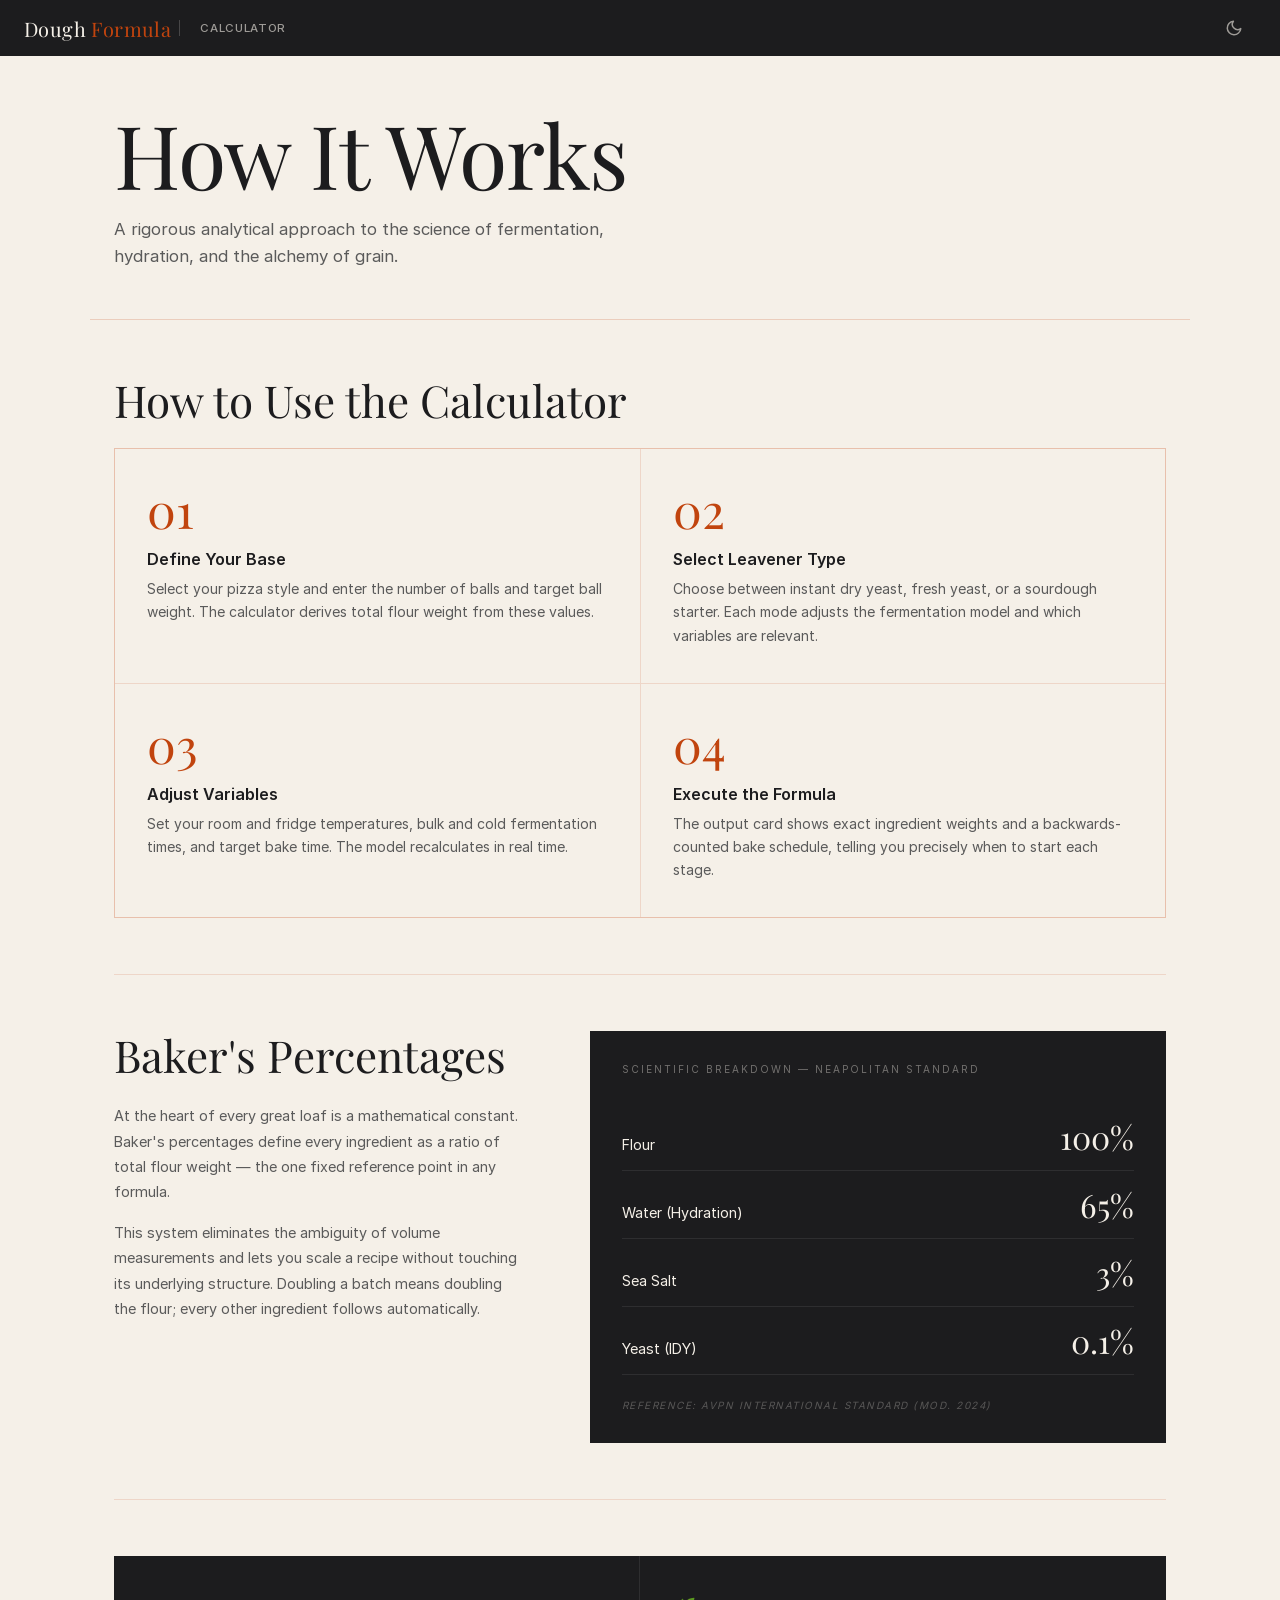
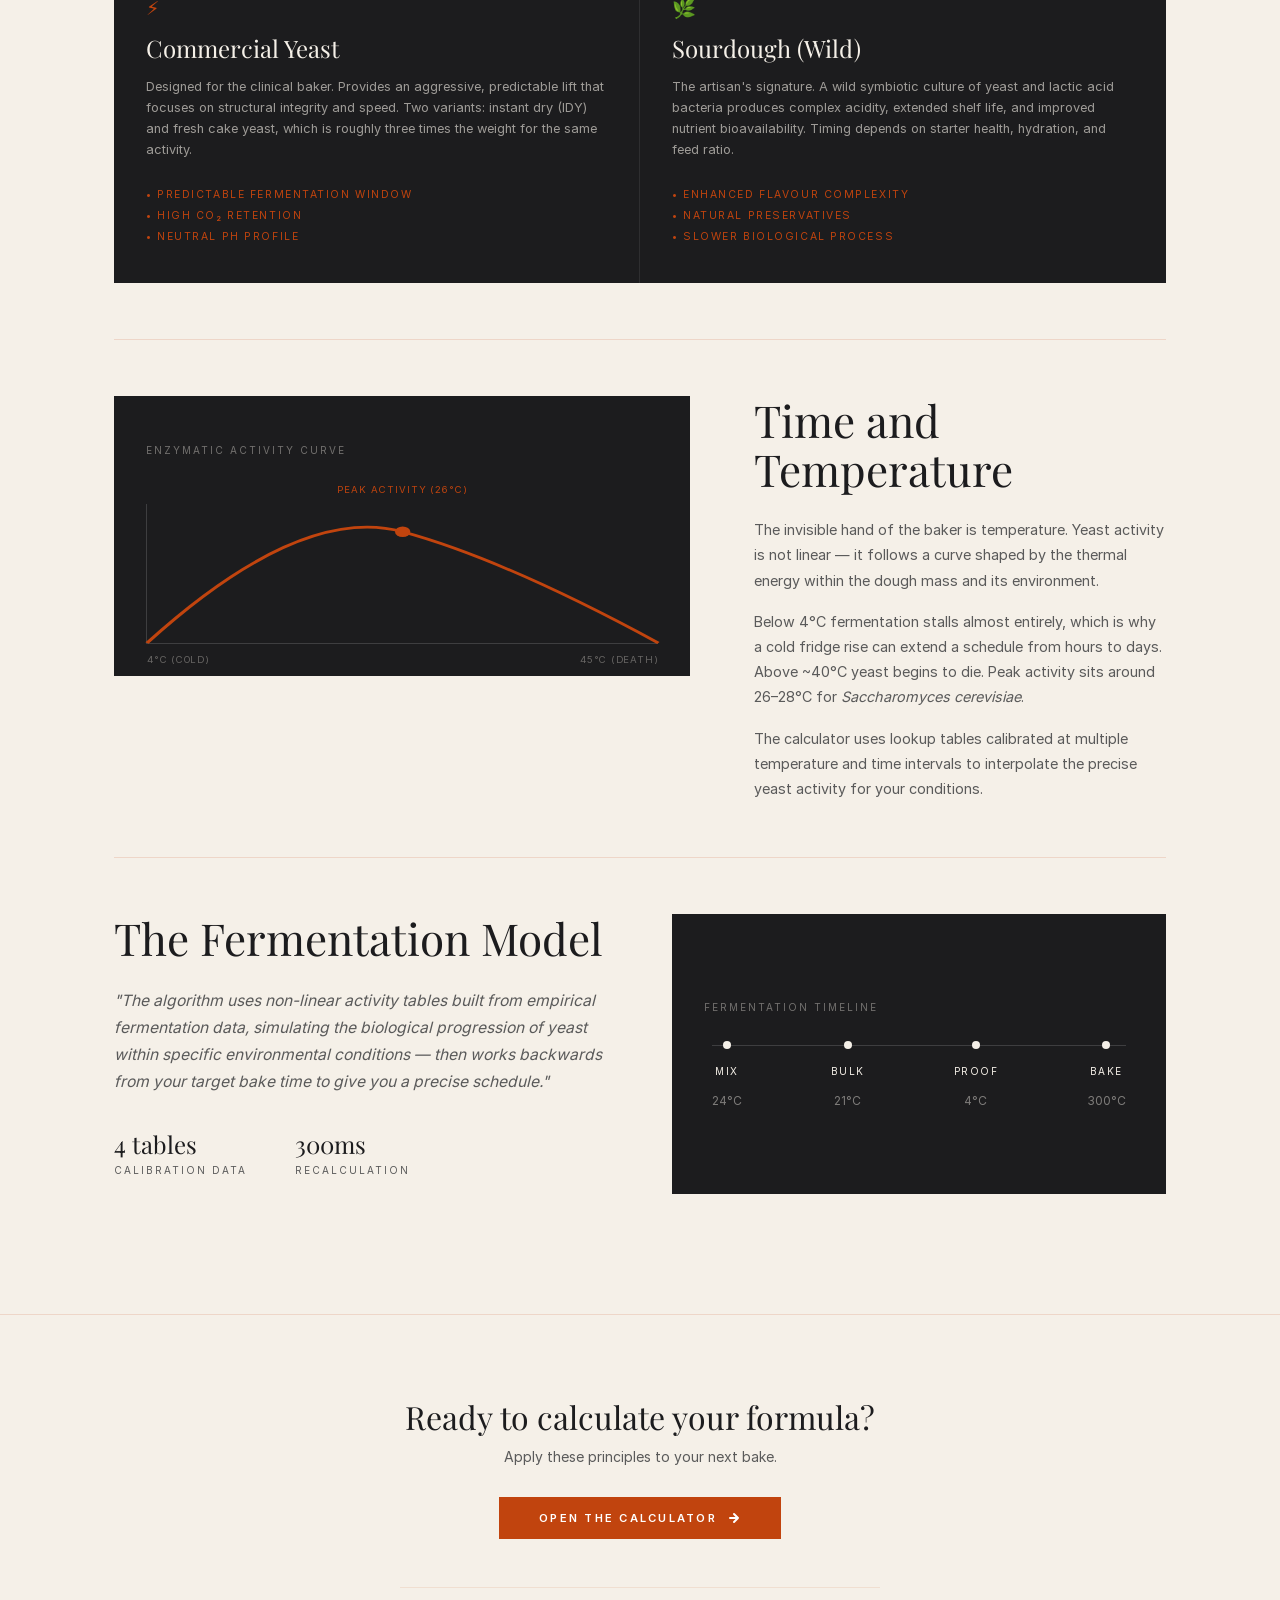
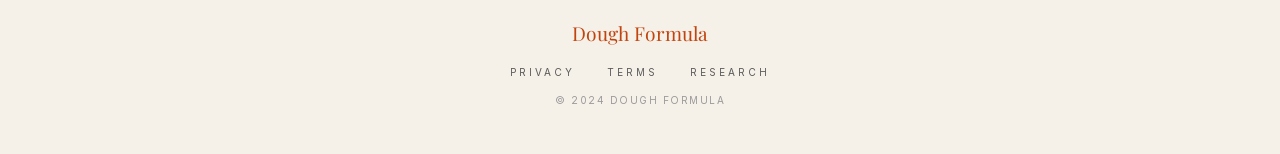
==== commit cdbd20e0: "Self-host font assets locally" ====
--- a/how-it-works.html
+++ b/how-it-works.html
@@ -8,14 +8,9 @@
   <meta name="description" content="The science behind Dough Formula — baker's percentages, fermentation models, yeast vs sourdough, and time-temperature relationships.">
   <meta name="theme-color" content="#2b2b2b">
 
-  <link rel="preconnect" href="https://fonts.googleapis.com">
-  <link rel="preconnect" href="https://fonts.gstatic.com" crossorigin>
-
   <link rel="preload" href="style.css" as="style">
-  <link href="https://fonts.googleapis.com/css2?family=Inter:wght@400;500;600&family=Playfair+Display:wght@400;700&display=swap" rel="stylesheet" media="print" onload="this.media='all'">
-  <noscript>
-    <link href="https://fonts.googleapis.com/css2?family=Inter:wght@400;500;600&family=Playfair+Display:wght@400;700&display=swap" rel="stylesheet">
-  </noscript>
+  <link rel="preload" href="assets/fonts/Inter-Regular.woff2" as="font" type="font/woff2">
+  <link rel="preload" href="assets/fonts/PlayfairDisplay-Latin.woff2" as="font" type="font/woff2">
 
   <script>
     (function () {
@@ -492,11 +487,14 @@
   <svg style="display: none;" aria-hidden="true">
     <defs>
       <symbol id="icon-calculator" viewBox="0 0 24 24">
-        <circle cx="17" cy="17" r="6"/>
-        <circle cx="17" cy="17" r="0.5"/>
-        <path d="M11 11c1-2 5-2 6-1"/>
-        <path d="M11 11l-9-9"/>
-        <path d="M3 2c-1.5 2 0 4 .5 5L11 11"/>
+        <rect x="4" y="2" width="16" height="20" rx="2"/>
+        <rect x="7" y="5" width="10" height="4" rx="1"/>
+        <line x1="7" y1="13" x2="9" y2="13"/>
+        <line x1="11" y1="13" x2="13" y2="13"/>
+        <line x1="15" y1="13" x2="17" y2="13"/>
+        <line x1="7" y1="17" x2="9" y2="17"/>
+        <line x1="11" y1="17" x2="13" y2="17"/>
+        <line x1="15" y1="17" x2="17" y2="17"/>
       </symbol>
       <symbol id="icon-moon" viewBox="0 0 24 24">
         <path d="M21 12.79A9 9 0 1 1 11.21 3 7 7 0 0 0 21 12.79z"/>
--- a/style.css
+++ b/style.css
@@ -1,3 +1,49 @@
+/* ========================================================
+   LOCAL FONTS
+   ========================================================
+   These @font-face rules point at files in this repo so the
+   site no longer depends on Google Fonts at runtime.
+======================================================== */
+@font-face {
+  font-family: 'Inter';
+  src: url('assets/fonts/Inter-Regular.woff2') format('woff2');
+  font-style: normal;
+  font-weight: 400;
+  font-display: swap;
+}
+
+@font-face {
+  font-family: 'Inter';
+  src: url('assets/fonts/Inter-Medium.woff2') format('woff2');
+  font-style: normal;
+  font-weight: 500;
+  font-display: swap;
+}
+
+@font-face {
+  font-family: 'Inter';
+  src: url('assets/fonts/Inter-SemiBold.woff2') format('woff2');
+  font-style: normal;
+  font-weight: 600;
+  font-display: swap;
+}
+
+@font-face {
+  font-family: 'Playfair Display';
+  src: url('assets/fonts/PlayfairDisplay-Latin.woff2') format('woff2');
+  font-style: normal;
+  font-weight: 400;
+  font-display: swap;
+}
+
+@font-face {
+  font-family: 'Playfair Display';
+  src: url('assets/fonts/PlayfairDisplay-Latin.woff2') format('woff2');
+  font-style: normal;
+  font-weight: 700;
+  font-display: swap;
+}
+
 /* ========================================================
    CSS CUSTOM PROPERTIES (Variables)
    ========================================================
@@ -85,6 +131,9 @@
   display: flex;
   align-items: center;
   justify-content: space-between;
+  position: sticky;
+  top: 0;
+  z-index: 100;
 }
 
 .nav-left {
@@ -215,8 +264,13 @@
   justify-content: center;
 }
 
-/* Mobile: swap How It Works text for the info icon */
+/* Mobile: compact nav to fit single row */
 @media (max-width: 639px) {
+  .nav { padding: 0 12px; flex-wrap: nowrap; }
+  .nav-brand { font-size: 1rem; }
+  .nav-brand-divider { display: none; }
+  .nav-right { gap: 4px; }
+  .unit-toggle button { padding: 0 8px; font-size: 0.75rem; }
   .nav-link-text { display: none; }
   .nav-link-icon { display: block; }
   .nav-link { padding: 0 8px; min-width: 44px; justify-content: center; }
@@ -335,8 +389,8 @@
   grid-template-columns: 1fr;
 }
 
-/* Inner grid collapses to single column on small phones */
-@media (max-width: 480px) {
+/* Inner grid collapses to single column on mobile */
+@media (max-width: 640px) {
   .field-grid {
     grid-template-columns: 1fr;
   }
@@ -456,6 +510,12 @@
   align-items: center;
 }
 
+.field-label-right {
+  display: flex;
+  align-items: center;
+  gap: 6px;
+}
+
 /* ========================================================
    PRESET / CUSTOM x BADGES
    ========================================================
@@ -516,8 +576,14 @@
   display: none;
 }
 
-.tooltip-btn:hover {
+.tooltip-btn:hover,
+.tooltip-btn[aria-expanded="true"] {
   color: var(--text-mid);
+}
+
+.tooltip-btn svg {
+  overflow: visible;
+  display: block;
 }
 
 .tooltip-popover {
--- a/style.css
+++ b/style.css
@@ -1,3 +1,49 @@
+/* ========================================================
+   LOCAL FONTS
+   ========================================================
+   These @font-face rules point at files in this repo so the
+   site no longer depends on Google Fonts at runtime.
+======================================================== */
+@font-face {
+  font-family: 'Inter';
+  src: url('assets/fonts/Inter-Regular.woff2') format('woff2');
+  font-style: normal;
+  font-weight: 400;
+  font-display: swap;
+}
+
+@font-face {
+  font-family: 'Inter';
+  src: url('assets/fonts/Inter-Medium.woff2') format('woff2');
+  font-style: normal;
+  font-weight: 500;
+  font-display: swap;
+}
+
+@font-face {
+  font-family: 'Inter';
+  src: url('assets/fonts/Inter-SemiBold.woff2') format('woff2');
+  font-style: normal;
+  font-weight: 600;
+  font-display: swap;
+}
+
+@font-face {
+  font-family: 'Playfair Display';
+  src: url('assets/fonts/PlayfairDisplay-Latin.woff2') format('woff2');
+  font-style: normal;
+  font-weight: 400;
+  font-display: swap;
+}
+
+@font-face {
+  font-family: 'Playfair Display';
+  src: url('assets/fonts/PlayfairDisplay-Latin.woff2') format('woff2');
+  font-style: normal;
+  font-weight: 700;
+  font-display: swap;
+}
+
 /* ========================================================
    CSS CUSTOM PROPERTIES (Variables)
    ========================================================
@@ -85,6 +131,9 @@
   display: flex;
   align-items: center;
   justify-content: space-between;
+  position: sticky;
+  top: 0;
+  z-index: 100;
 }
 
 .nav-left {
@@ -215,8 +264,13 @@
   justify-content: center;
 }
 
-/* Mobile: swap How It Works text for the info icon */
+/* Mobile: compact nav to fit single row */
 @media (max-width: 639px) {
+  .nav { padding: 0 12px; flex-wrap: nowrap; }
+  .nav-brand { font-size: 1rem; }
+  .nav-brand-divider { display: none; }
+  .nav-right { gap: 4px; }
+  .unit-toggle button { padding: 0 8px; font-size: 0.75rem; }
   .nav-link-text { display: none; }
   .nav-link-icon { display: block; }
   .nav-link { padding: 0 8px; min-width: 44px; justify-content: center; }
@@ -335,8 +389,8 @@
   grid-template-columns: 1fr;
 }
 
-/* Inner grid collapses to single column on small phones */
-@media (max-width: 480px) {
+/* Inner grid collapses to single column on mobile */
+@media (max-width: 640px) {
   .field-grid {
     grid-template-columns: 1fr;
   }
@@ -456,6 +510,12 @@
   align-items: center;
 }
 
+.field-label-right {
+  display: flex;
+  align-items: center;
+  gap: 6px;
+}
+
 /* ========================================================
    PRESET / CUSTOM x BADGES
    ========================================================
@@ -516,8 +576,14 @@
   display: none;
 }
 
-.tooltip-btn:hover {
+.tooltip-btn:hover,
+.tooltip-btn[aria-expanded="true"] {
   color: var(--text-mid);
+}
+
+.tooltip-btn svg {
+  overflow: visible;
+  display: block;
 }
 
 .tooltip-popover {
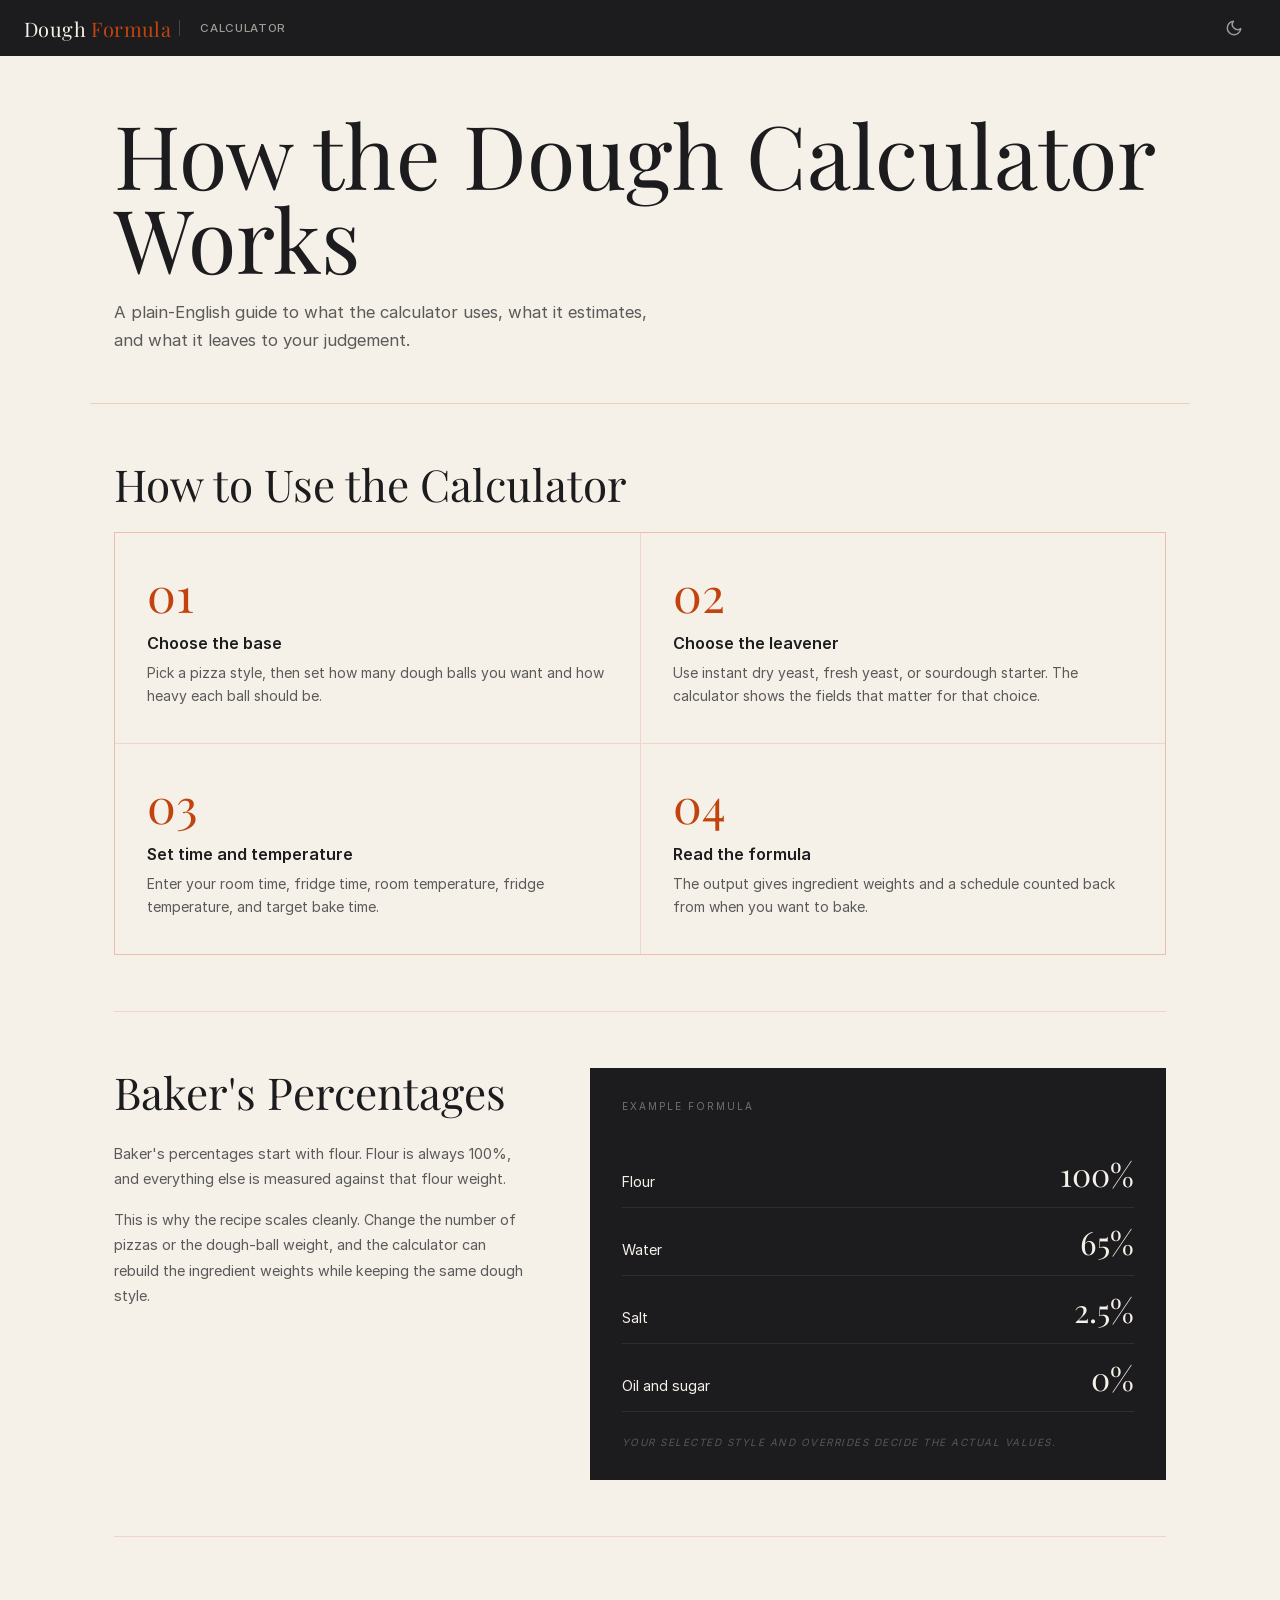
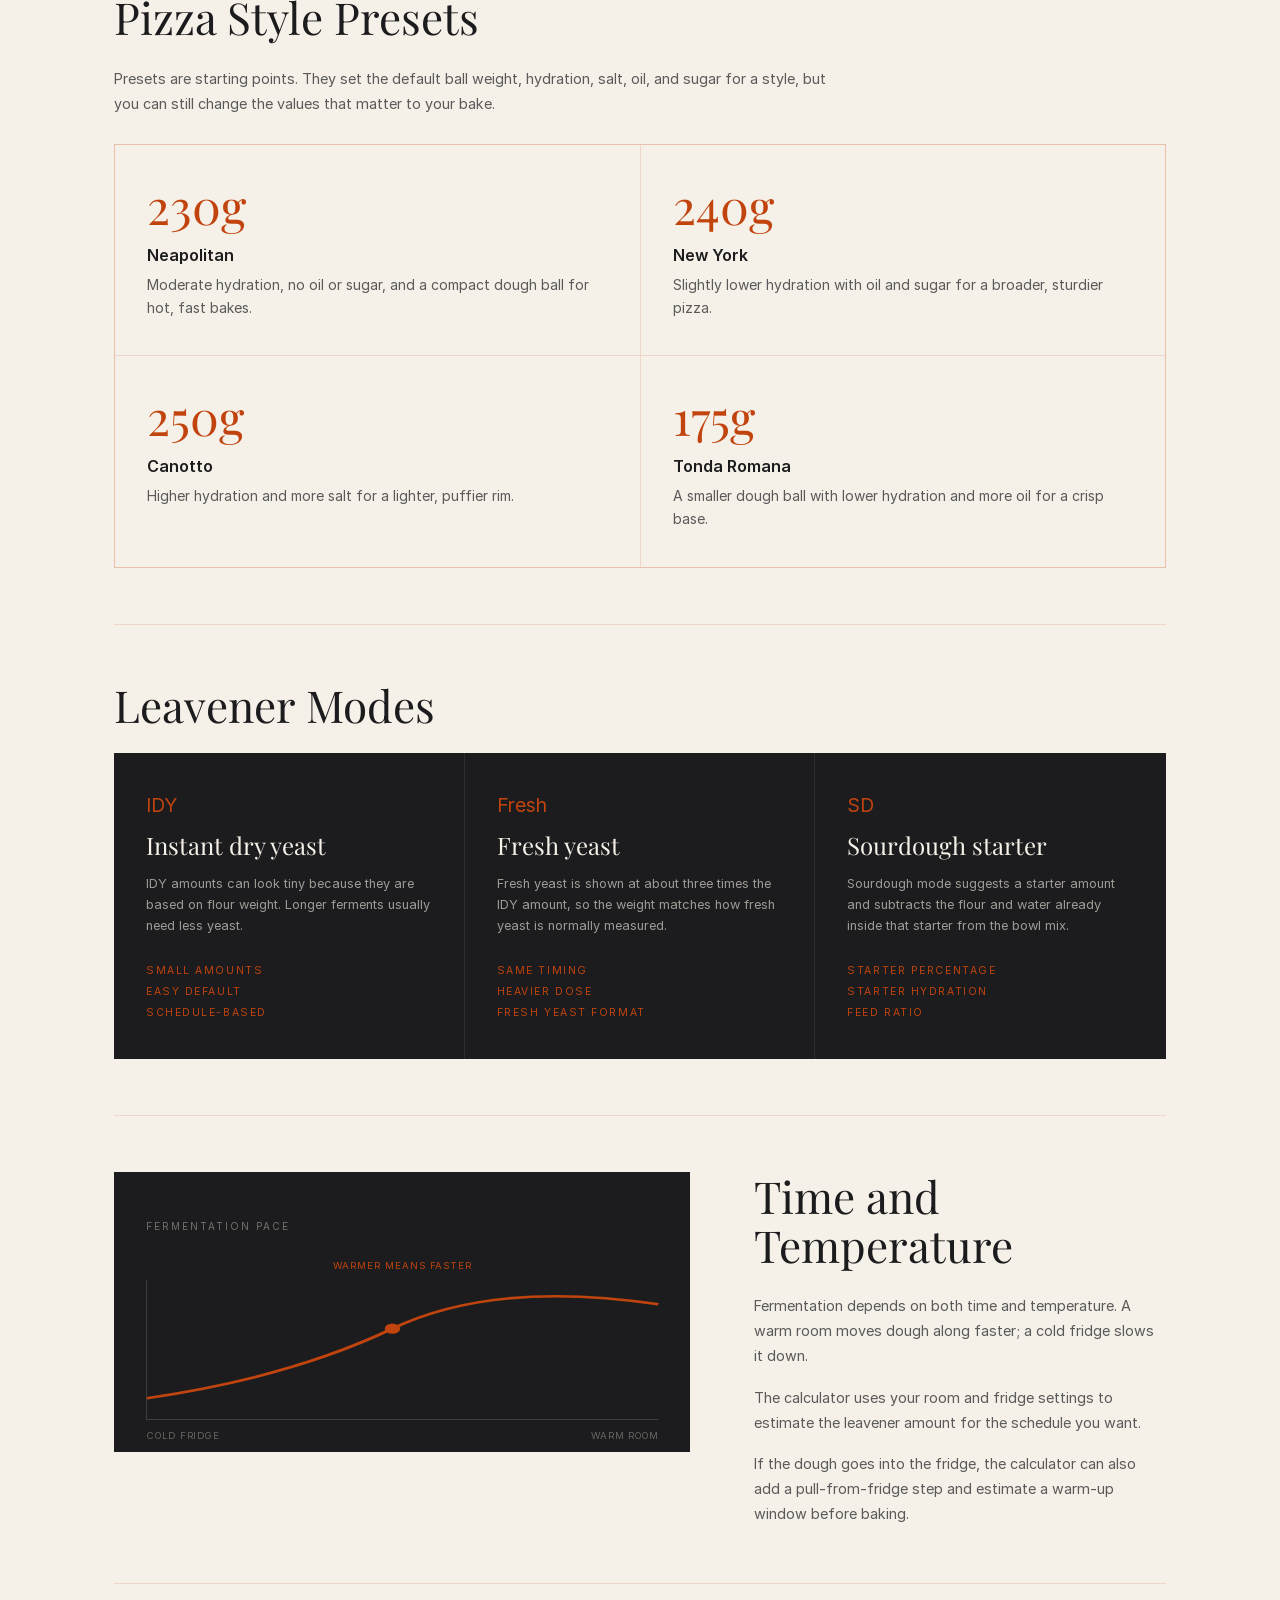
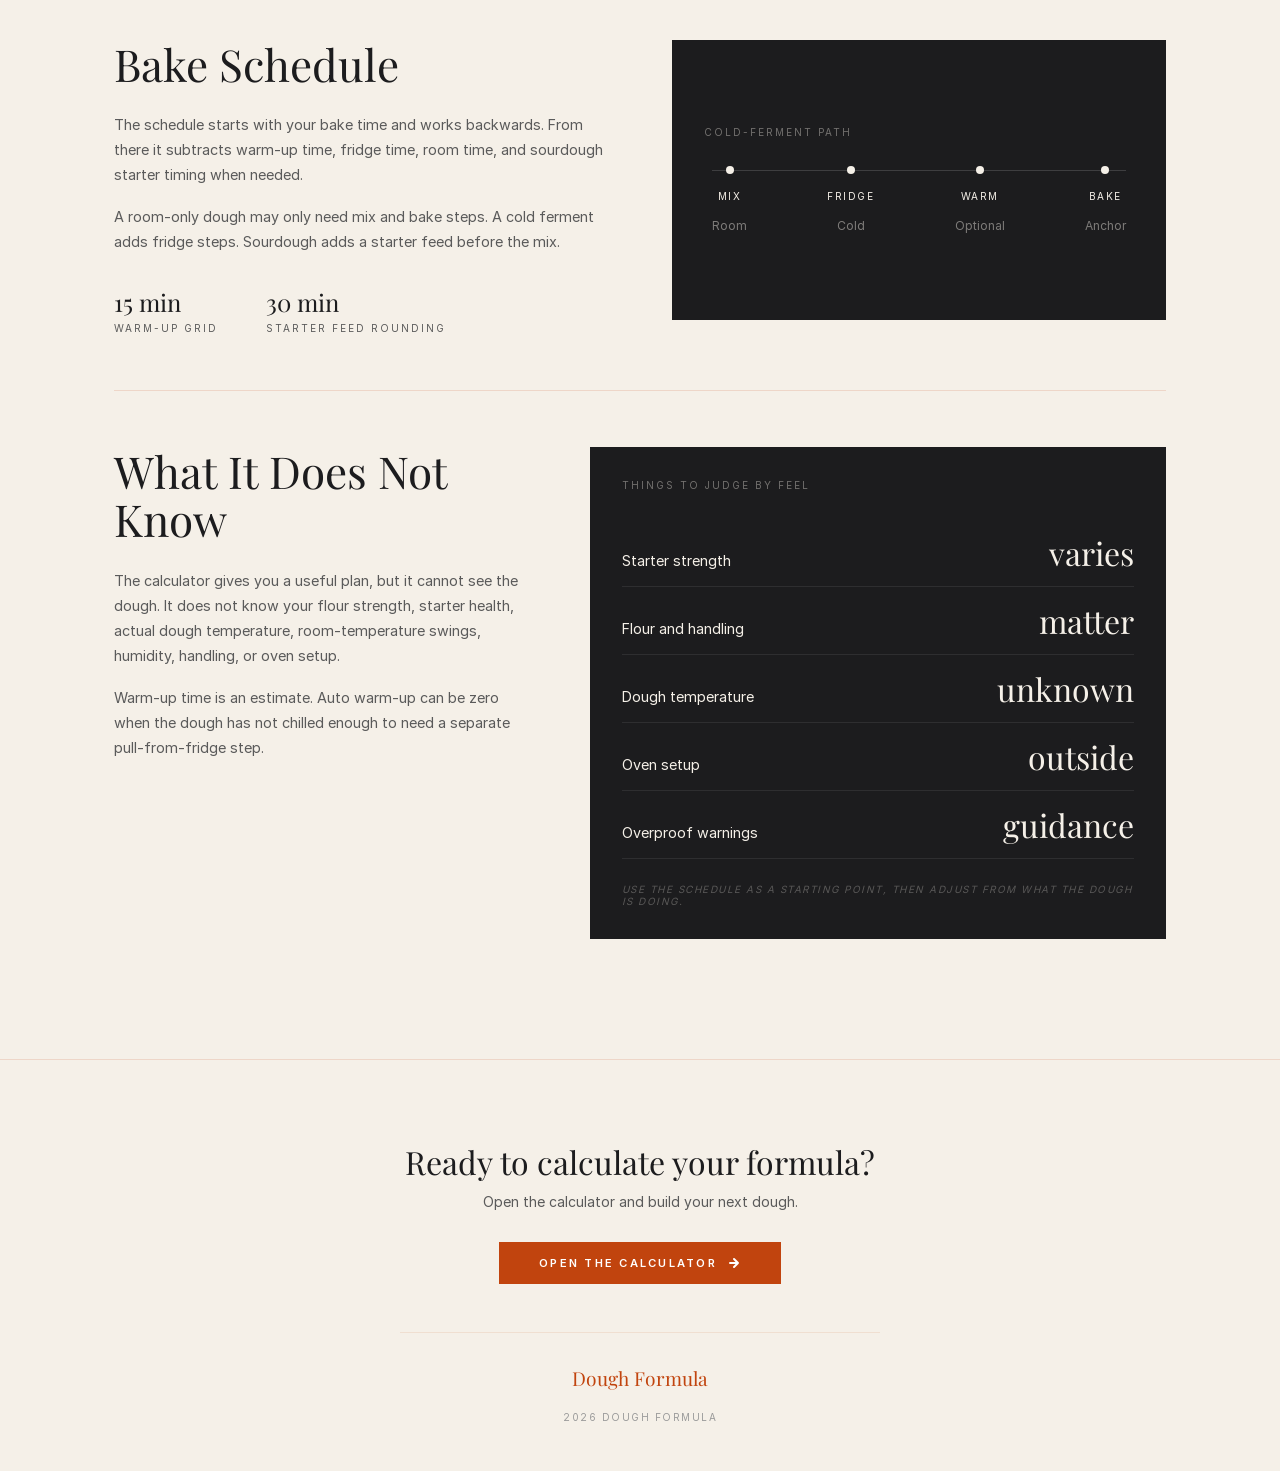
==== commit c6fb6308: "Restructure calculator guidance pages" ====
--- a/how-it-works.html
+++ b/how-it-works.html
@@ -5,7 +5,7 @@
   <meta charset="UTF-8">
   <meta name="viewport" content="width=device-width, initial-scale=1.0">
   <title>How It Works | Dough Formula</title>
-  <meta name="description" content="The science behind Dough Formula — baker's percentages, fermentation models, yeast vs sourdough, and time-temperature relationships.">
+  <meta name="description" content="How Dough Formula turns pizza style, dough size, leavener, time, and temperature into ingredient weights and a bake schedule.">
   <meta name="theme-color" content="#2b2b2b">
 
   <link rel="preload" href="style.css" as="style">
@@ -21,469 +21,11 @@
   </script>
 
   <link rel="stylesheet" href="style.css">
-
-  <style>
-    /* ── Hero ── */
-    .hiw-hero {
-      padding: 56px 24px 48px;
-      max-width: 1100px;
-      margin: 0 auto;
-      border-bottom: 1px solid rgba(193, 68, 14, 0.2);
-    }
-
-    .hiw-hero h1 {
-      font-family: var(--font-serif);
-      font-size: clamp(3rem, 8vw, 5.5rem);
-      font-weight: 400;
-      line-height: 0.95;
-      letter-spacing: -0.01em;
-      color: var(--text-dark);
-      margin-bottom: 20px;
-    }
-
-    .hiw-hero p {
-      font-size: 1.05rem;
-      color: var(--text-mid);
-      max-width: 560px;
-      line-height: 1.65;
-    }
-
-    /* ── Main wrapper ── */
-    .hiw-main {
-      max-width: 1100px;
-      margin: 0 auto;
-      padding: 0 24px 64px;
-    }
-
-    /* ── Sections ── */
-    .hiw-section {
-      padding: 56px 0;
-      border-bottom: 1px solid rgba(193, 68, 14, 0.15);
-    }
-
-    .hiw-section:last-child {
-      border-bottom: none;
-    }
-
-    .hiw-section-title {
-      font-family: var(--font-serif);
-      font-size: clamp(1.75rem, 4vw, 2.75rem);
-      font-weight: 400;
-      color: var(--text-dark);
-      line-height: 1.1;
-      margin-bottom: 24px;
-    }
-
-    /* ── Two-column grid ── */
-    .hiw-grid {
-      display: grid;
-      grid-template-columns: 1fr;
-      gap: 40px;
-      align-items: start;
-    }
-
-    @media (min-width: 768px) {
-      .hiw-grid { grid-template-columns: 1fr 1fr; gap: 64px; }
-      .hiw-grid.wide-left  { grid-template-columns: 5fr 7fr; }
-      .hiw-grid.wide-right { grid-template-columns: 7fr 5fr; }
-    }
-
-    /* ── Body text ── */
-    .hiw-body {
-      font-size: 0.9rem;
-      color: var(--text-mid);
-      line-height: 1.75;
-    }
-
-    .hiw-body p + p { margin-top: 16px; }
-
-    /* ── Step tiles (2×2 grid) ── */
-    .hiw-steps {
-      display: grid;
-      grid-template-columns: 1fr;
-      gap: 1px;
-      background: rgba(193, 68, 14, 0.15);
-      border: 1px solid rgba(193, 68, 14, 0.15);
-    }
-
-    @media (min-width: 600px) {
-      .hiw-steps { grid-template-columns: 1fr 1fr; }
-    }
-
-    .hiw-step {
-      background: var(--cream);
-      padding: 36px 32px;
-      display: flex;
-      flex-direction: column;
-      gap: 16px;
-    }
-
-    .hiw-step-num {
-      font-family: var(--font-serif);
-      font-size: 3rem;
-      color: var(--terracotta);
-      line-height: 1;
-    }
-
-    .hiw-step-content h3 {
-      font-size: 1rem;
-      font-weight: 700;
-      color: var(--text-dark);
-      margin-bottom: 8px;
-    }
-
-    .hiw-step-content p {
-      font-size: 0.875rem;
-      color: var(--text-mid);
-      line-height: 1.65;
-    }
-
-    /* ── Dark card ── */
-    .hiw-dark-card {
-      background: var(--charcoal);
-      color: var(--text-cream);
-      padding: 32px;
-    }
-
-    .hiw-dark-card-label {
-      display: block;
-      font-size: 0.625rem;
-      letter-spacing: 0.2em;
-      text-transform: uppercase;
-      color: rgba(245, 240, 232, 0.4);
-      margin-bottom: 28px;
-    }
-
-    /* ── Baker's % table ── */
-    .hiw-pct-table { display: flex; flex-direction: column; }
-
-    .hiw-pct-row {
-      display: flex;
-      justify-content: space-between;
-      align-items: baseline;
-      padding: 12px 0;
-      border-bottom: 1px solid rgba(255, 255, 255, 0.08);
-    }
-
-    .hiw-pct-name {
-      font-size: 0.9rem;
-      color: var(--text-cream);
-    }
-
-    .hiw-pct-val {
-      font-family: var(--font-serif);
-      font-size: 2rem;
-      color: var(--text-cream);
-    }
-
-    .hiw-pct-source {
-      display: block;
-      margin-top: 24px;
-      font-size: 0.625rem;
-      letter-spacing: 0.15em;
-      text-transform: uppercase;
-      color: rgba(245, 240, 232, 0.28);
-      font-style: italic;
-    }
-
-    /* ── Yeast vs Sourdough comparison ── */
-    .hiw-comparison {
-      display: grid;
-      grid-template-columns: 1fr;
-    }
-
-    @media (min-width: 600px) {
-      .hiw-comparison { grid-template-columns: 1fr 1fr; }
-    }
-
-    .hiw-comparison-col {
-      padding: 40px 32px;
-      border-bottom: 1px solid rgba(255, 255, 255, 0.08);
-    }
-
-    @media (min-width: 600px) {
-      .hiw-comparison-col {
-        border-bottom: none;
-        border-right: 1px solid rgba(255, 255, 255, 0.08);
-      }
-      .hiw-comparison-col:last-child { border-right: none; }
-    }
-
-    .hiw-comparison-icon {
-      font-size: 1.2rem;
-      color: var(--terracotta);
-      margin-bottom: 12px;
-      display: block;
-    }
-
-    .hiw-comparison-col h3 {
-      font-family: var(--font-serif);
-      font-size: 1.5rem;
-      font-weight: 400;
-      color: var(--text-cream);
-      margin-bottom: 12px;
-    }
-
-    .hiw-comparison-col p {
-      font-size: 0.8rem;
-      color: rgba(245, 240, 232, 0.6);
-      line-height: 1.65;
-      margin-bottom: 28px;
-    }
-
-    .hiw-comparison-col ul {
-      list-style: none;
-      padding: 0;
-      display: flex;
-      flex-direction: column;
-      gap: 8px;
-    }
-
-    .hiw-comparison-col ul li {
-      font-size: 0.65rem;
-      letter-spacing: 0.15em;
-      text-transform: uppercase;
-      color: var(--terracotta);
-    }
-
-    /* ── Fermentation curve chart ── */
-    .hiw-chart-wrap {
-      padding: 32px;
-      min-height: 280px;
-      display: flex;
-      flex-direction: column;
-      justify-content: flex-end;
-    }
-
-    .hiw-chart-title {
-      display: block;
-      font-size: 0.625rem;
-      letter-spacing: 0.2em;
-      text-transform: uppercase;
-      color: rgba(245, 240, 232, 0.4);
-      margin-bottom: 48px;
-    }
-
-    .hiw-chart {
-      position: relative;
-      width: 100%;
-      height: 140px;
-      border-left: 1px solid rgba(255, 255, 255, 0.15);
-      border-bottom: 1px solid rgba(255, 255, 255, 0.15);
-    }
-
-    .hiw-chart svg {
-      position: absolute;
-      inset: 0;
-      width: 100%;
-      height: 100%;
-      overflow: visible;
-    }
-
-    .hiw-chart-peak {
-      position: absolute;
-      top: -20px;
-      left: 50%;
-      transform: translateX(-50%);
-      font-size: 0.6rem;
-      letter-spacing: 0.1em;
-      text-transform: uppercase;
-      color: var(--terracotta);
-      white-space: nowrap;
-    }
-
-    .hiw-chart-axis {
-      position: absolute;
-      bottom: -22px;
-      font-size: 0.6rem;
-      letter-spacing: 0.08em;
-      text-transform: uppercase;
-      color: rgba(245, 240, 232, 0.35);
-    }
-
-    .hiw-chart-axis.left { left: 0; }
-    .hiw-chart-axis.right { right: 0; }
-
-    /* ── Stats ── */
-    .hiw-stats {
-      display: flex;
-      gap: 48px;
-      margin-top: 32px;
-    }
-
-    .hiw-stat-val {
-      font-family: var(--font-serif);
-      font-size: 1.5rem;
-      color: var(--text-dark);
-    }
-
-    .hiw-stat-label {
-      font-size: 0.625rem;
-      letter-spacing: 0.2em;
-      text-transform: uppercase;
-      color: var(--text-mid);
-      margin-top: 4px;
-    }
-
-    /* ── Quote ── */
-    .hiw-quote {
-      font-size: 0.975rem;
-      font-style: italic;
-      color: var(--text-mid);
-      line-height: 1.75;
-    }
-
-    /* ── Fermentation timeline ── */
-    .hiw-timeline-wrap {
-      padding: 40px 32px;
-      min-height: 280px;
-      display: flex;
-      flex-direction: column;
-      justify-content: center;
-    }
-
-    .hiw-timeline-track-wrap {
-      position: relative;
-      padding: 0 8px;
-    }
-
-    .hiw-timeline-line {
-      position: absolute;
-      top: 4px;
-      left: 8px;
-      right: 8px;
-      height: 1px;
-      background: rgba(255, 255, 255, 0.15);
-    }
-
-    .hiw-timeline-nodes {
-      display: flex;
-      justify-content: space-between;
-      position: relative;
-    }
-
-    .hiw-timeline-node {
-      display: flex;
-      flex-direction: column;
-      align-items: center;
-      gap: 16px;
-    }
-
-    .hiw-timeline-dot {
-      width: 8px;
-      height: 8px;
-      border-radius: 50%;
-      background: var(--text-cream);
-      flex-shrink: 0;
-      position: relative;
-      z-index: 1;
-    }
-
-    .hiw-timeline-node-label {
-      font-size: 0.625rem;
-      letter-spacing: 0.15em;
-      text-transform: uppercase;
-      color: var(--text-cream);
-      text-align: center;
-    }
-
-    .hiw-timeline-node-temp {
-      font-size: 0.75rem;
-      color: rgba(245, 240, 232, 0.45);
-      text-align: center;
-    }
-
-    /* ── Footer CTA ── */
-    .hiw-footer {
-      background: var(--cream);
-      border-top: 1px solid rgba(193, 68, 14, 0.15);
-      padding: 80px 24px 48px;
-      text-align: center;
-      display: flex;
-      flex-direction: column;
-      align-items: center;
-    }
-
-    .hiw-footer h2 {
-      font-family: var(--font-serif);
-      font-size: clamp(1.5rem, 3vw, 2rem);
-      font-weight: 400;
-      color: var(--text-dark);
-      margin-bottom: 10px;
-    }
-
-    .hiw-footer-sub {
-      font-size: 0.875rem;
-      color: var(--text-mid);
-      margin-bottom: 32px;
-    }
-
-    .hiw-cta-btn {
-      background: var(--terracotta);
-      color: white;
-      border: none;
-      font-family: var(--font-sans);
-      font-size: 0.7rem;
-      font-weight: 600;
-      letter-spacing: 0.2em;
-      text-transform: uppercase;
-      padding: 14px 40px;
-      cursor: pointer;
-      text-decoration: none;
-      display: inline-flex;
-      align-items: center;
-      gap: 10px;
-      transition: background 0.15s, transform 0.1s;
-    }
-
-    .hiw-cta-btn:hover { background: var(--terracotta-lt); }
-    .hiw-cta-btn:active { transform: scale(0.98); }
-
-    .hiw-footer-divider {
-      width: 100%;
-      max-width: 480px;
-      height: 1px;
-      background: rgba(193, 68, 14, 0.1);
-      margin: 48px 0 32px;
-    }
-
-    .hiw-footer-brand {
-      font-family: var(--font-serif);
-      font-size: 1.2rem;
-      color: var(--terracotta);
-      margin-bottom: 20px;
-    }
-
-    .hiw-footer-links {
-      display: flex;
-      gap: 32px;
-      margin-bottom: 16px;
-    }
-
-    .hiw-footer-links a {
-      font-size: 0.625rem;
-      letter-spacing: 0.3em;
-      text-transform: uppercase;
-      color: var(--text-mid);
-      text-decoration: none;
-      transition: color 0.15s;
-    }
-
-    .hiw-footer-links a:hover { color: var(--terracotta); }
-
-    .hiw-footer-copy {
-      font-size: 0.625rem;
-      letter-spacing: 0.15em;
-      text-transform: uppercase;
-      color: var(--text-light);
-    }
-
-  </style>
+  <script src="site-shell.js" defer></script>
 </head>
 
 <body>
 
-  <!-- SVG sprites reused from main app -->
   <svg style="display: none;" aria-hidden="true">
     <defs>
       <symbol id="icon-calculator" viewBox="0 0 24 24">
@@ -513,7 +55,6 @@
     </defs>
   </svg>
 
-  <!-- Nav -->
   <nav class="nav">
     <div class="nav-left">
       <div class="nav-brand">Dough <span>Formula</span></div>
@@ -526,23 +67,21 @@
       </a>
     </div>
     <div class="nav-right">
-      <button class="theme-toggle" id="themeToggle" type="button" aria-label="Switch theme">
+      <button class="theme-toggle" type="button" aria-label="Switch to dark mode">
         <svg width="18" height="18" fill="none" stroke="currentColor" stroke-width="2" stroke-linecap="round" stroke-linejoin="round" aria-hidden="true">
-          <use href="#icon-moon" id="themeIcon"/>
+          <use href="#icon-moon"/>
         </svg>
       </button>
     </div>
   </nav>
 
-  <!-- Hero -->
   <header class="hiw-hero">
-    <h1>How It Works</h1>
-    <p>A rigorous analytical approach to the science of fermentation, hydration, and the alchemy of grain.</p>
+    <h1>How the Dough Calculator Works</h1>
+    <p>A plain-English guide to what the calculator uses, what it estimates, and what it leaves to your judgement.</p>
   </header>
 
   <main class="hiw-main">
 
-    <!-- Section 1: How to Use -->
     <section class="hiw-section">
       <h2 class="hiw-section-title">How to Use the Calculator</h2>
       <div class="hiw-steps">
@@ -550,179 +89,231 @@
         <div class="hiw-step">
           <span class="hiw-step-num">01</span>
           <div class="hiw-step-content">
-            <h3>Define Your Base</h3>
-            <p>Select your pizza style and enter the number of balls and target ball weight. The calculator derives total flour weight from these values.</p>
+            <h3>Choose the base</h3>
+            <p>Pick a pizza style, then set how many dough balls you want and how heavy each ball should be.</p>
           </div>
         </div>
 
         <div class="hiw-step">
           <span class="hiw-step-num">02</span>
           <div class="hiw-step-content">
-            <h3>Select Leavener Type</h3>
-            <p>Choose between instant dry yeast, fresh yeast, or a sourdough starter. Each mode adjusts the fermentation model and which variables are relevant.</p>
+            <h3>Choose the leavener</h3>
+            <p>Use instant dry yeast, fresh yeast, or sourdough starter. The calculator shows the fields that matter for that choice.</p>
           </div>
         </div>
 
         <div class="hiw-step">
           <span class="hiw-step-num">03</span>
           <div class="hiw-step-content">
-            <h3>Adjust Variables</h3>
-            <p>Set your room and fridge temperatures, bulk and cold fermentation times, and target bake time. The model recalculates in real time.</p>
+            <h3>Set time and temperature</h3>
+            <p>Enter your room time, fridge time, room temperature, fridge temperature, and target bake time.</p>
           </div>
         </div>
 
         <div class="hiw-step">
           <span class="hiw-step-num">04</span>
           <div class="hiw-step-content">
-            <h3>Execute the Formula</h3>
-            <p>The output card shows exact ingredient weights and a backwards-counted bake schedule, telling you precisely when to start each stage.</p>
-          </div>
-        </div>
-
-      </div>
-    </section>
-
-    <!-- Section 2: Baker's Percentages -->
+            <h3>Read the formula</h3>
+            <p>The output gives ingredient weights and a schedule counted back from when you want to bake.</p>
+          </div>
+        </div>
+
+      </div>
+    </section>
+
     <section class="hiw-section">
       <div class="hiw-grid wide-left">
 
         <div>
           <h2 class="hiw-section-title">Baker's Percentages</h2>
           <div class="hiw-body">
-            <p>At the heart of every great loaf is a mathematical constant. Baker's percentages define every ingredient as a ratio of total flour weight — the one fixed reference point in any formula.</p>
-            <p>This system eliminates the ambiguity of volume measurements and lets you scale a recipe without touching its underlying structure. Doubling a batch means doubling the flour; every other ingredient follows automatically.</p>
+            <p>Baker's percentages start with flour. Flour is always 100%, and everything else is measured against that flour weight.</p>
+            <p>This is why the recipe scales cleanly. Change the number of pizzas or the dough-ball weight, and the calculator can rebuild the ingredient weights while keeping the same dough style.</p>
           </div>
         </div>
 
         <div class="hiw-dark-card">
-          <span class="hiw-dark-card-label">Scientific Breakdown — Neapolitan Standard</span>
+          <span class="hiw-dark-card-label">Example formula</span>
           <div class="hiw-pct-table">
             <div class="hiw-pct-row">
               <span class="hiw-pct-name">Flour</span>
               <span class="hiw-pct-val">100%</span>
             </div>
             <div class="hiw-pct-row">
-              <span class="hiw-pct-name">Water (Hydration)</span>
+              <span class="hiw-pct-name">Water</span>
               <span class="hiw-pct-val">65%</span>
             </div>
             <div class="hiw-pct-row">
-              <span class="hiw-pct-name">Sea Salt</span>
-              <span class="hiw-pct-val">3%</span>
-            </div>
-            <div class="hiw-pct-row">
-              <span class="hiw-pct-name">Yeast (IDY)</span>
-              <span class="hiw-pct-val">0.1%</span>
-            </div>
-          </div>
-          <span class="hiw-pct-source">Reference: AVPN International Standard (Mod. 2024)</span>
-        </div>
-
-      </div>
-    </section>
-
-    <!-- Section 3: Yeast vs Sourdough -->
-    <section class="hiw-section">
+              <span class="hiw-pct-name">Salt</span>
+              <span class="hiw-pct-val">2.5%</span>
+            </div>
+            <div class="hiw-pct-row">
+              <span class="hiw-pct-name">Oil and sugar</span>
+              <span class="hiw-pct-val">0%</span>
+            </div>
+          </div>
+          <span class="hiw-pct-source">Your selected style and overrides decide the actual values.</span>
+        </div>
+
+      </div>
+    </section>
+
+    <section class="hiw-section">
+      <h2 class="hiw-section-title">Pizza Style Presets</h2>
+      <div class="hiw-body">
+        <p>Presets are starting points. They set the default ball weight, hydration, salt, oil, and sugar for a style, but you can still change the values that matter to your bake.</p>
+      </div>
+
+      <div class="hiw-steps hiw-style-grid">
+        <div class="hiw-step">
+          <span class="hiw-step-num">230g</span>
+          <div class="hiw-step-content">
+            <h3>Neapolitan</h3>
+            <p>Moderate hydration, no oil or sugar, and a compact dough ball for hot, fast bakes.</p>
+          </div>
+        </div>
+
+        <div class="hiw-step">
+          <span class="hiw-step-num">240g</span>
+          <div class="hiw-step-content">
+            <h3>New York</h3>
+            <p>Slightly lower hydration with oil and sugar for a broader, sturdier pizza.</p>
+          </div>
+        </div>
+
+        <div class="hiw-step">
+          <span class="hiw-step-num">250g</span>
+          <div class="hiw-step-content">
+            <h3>Canotto</h3>
+            <p>Higher hydration and more salt for a lighter, puffier rim.</p>
+          </div>
+        </div>
+
+        <div class="hiw-step">
+          <span class="hiw-step-num">175g</span>
+          <div class="hiw-step-content">
+            <h3>Tonda Romana</h3>
+            <p>A smaller dough ball with lower hydration and more oil for a crisp base.</p>
+          </div>
+        </div>
+      </div>
+    </section>
+
+    <section class="hiw-section">
+      <h2 class="hiw-section-title">Leavener Modes</h2>
       <div class="hiw-dark-card" style="padding: 0;">
-        <div class="hiw-comparison">
+        <div class="hiw-comparison hiw-comparison-three">
 
           <div class="hiw-comparison-col">
-            <span class="hiw-comparison-icon">⚡</span>
-            <h3>Commercial Yeast</h3>
-            <p>Designed for the clinical baker. Provides an aggressive, predictable lift that focuses on structural integrity and speed. Two variants: instant dry (IDY) and fresh cake yeast, which is roughly three times the weight for the same activity.</p>
+            <span class="hiw-comparison-icon">IDY</span>
+            <h3>Instant dry yeast</h3>
+            <p>IDY amounts can look tiny because they are based on flour weight. Longer ferments usually need less yeast.</p>
             <ul>
-              <li>• Predictable Fermentation Window</li>
-              <li>• High CO₂ Retention</li>
-              <li>• Neutral pH Profile</li>
+              <li>Small amounts</li>
+              <li>Easy default</li>
+              <li>Schedule-based</li>
             </ul>
           </div>
 
           <div class="hiw-comparison-col">
-            <span class="hiw-comparison-icon">🌿</span>
-            <h3>Sourdough (Wild)</h3>
-            <p>The artisan's signature. A wild symbiotic culture of yeast and lactic acid bacteria produces complex acidity, extended shelf life, and improved nutrient bioavailability. Timing depends on starter health, hydration, and feed ratio.</p>
+            <span class="hiw-comparison-icon">Fresh</span>
+            <h3>Fresh yeast</h3>
+            <p>Fresh yeast is shown at about three times the IDY amount, so the weight matches how fresh yeast is normally measured.</p>
             <ul>
-              <li>• Enhanced Flavour Complexity</li>
-              <li>• Natural Preservatives</li>
-              <li>• Slower Biological Process</li>
+              <li>Same timing</li>
+              <li>Heavier dose</li>
+              <li>Fresh yeast format</li>
             </ul>
           </div>
 
-        </div>
-      </div>
-    </section>
-
-    <!-- Section 4: Time and Temperature -->
+          <div class="hiw-comparison-col">
+            <span class="hiw-comparison-icon">SD</span>
+            <h3>Sourdough starter</h3>
+            <p>Sourdough mode suggests a starter amount and subtracts the flour and water already inside that starter from the bowl mix.</p>
+            <ul>
+              <li>Starter percentage</li>
+              <li>Starter hydration</li>
+              <li>Feed ratio</li>
+            </ul>
+          </div>
+
+        </div>
+      </div>
+    </section>
+
     <section class="hiw-section">
       <div class="hiw-grid wide-right">
 
         <div class="hiw-dark-card hiw-chart-wrap">
-          <span class="hiw-chart-title">Enzymatic Activity Curve</span>
+          <span class="hiw-chart-title">Fermentation pace</span>
           <div class="hiw-chart">
             <svg viewBox="0 0 100 40" preserveAspectRatio="none" fill="none">
-              <path d="M 0 40 Q 30 0 50 8 T 100 40" stroke="#C1440E" stroke-width="0.75"/>
-              <circle cx="50" cy="8" r="1.5" fill="#C1440E"/>
+              <path d="M 0 34 Q 28 28 48 14 T 100 7" stroke="#C1440E" stroke-width="0.75"/>
+              <circle cx="48" cy="14" r="1.5" fill="#C1440E"/>
             </svg>
-            <span class="hiw-chart-peak">Peak Activity (26°C)</span>
-            <span class="hiw-chart-axis left">4°C (Cold)</span>
-            <span class="hiw-chart-axis right">45°C (Death)</span>
+            <span class="hiw-chart-peak">Warmer means faster</span>
+            <span class="hiw-chart-axis left">Cold fridge</span>
+            <span class="hiw-chart-axis right">Warm room</span>
           </div>
         </div>
 
         <div>
           <h2 class="hiw-section-title">Time and Temperature</h2>
           <div class="hiw-body">
-            <p>The invisible hand of the baker is temperature. Yeast activity is not linear — it follows a curve shaped by the thermal energy within the dough mass and its environment.</p>
-            <p>Below 4°C fermentation stalls almost entirely, which is why a cold fridge rise can extend a schedule from hours to days. Above ~40°C yeast begins to die. Peak activity sits around 26–28°C for <em>Saccharomyces cerevisiae</em>.</p>
-            <p>The calculator uses lookup tables calibrated at multiple temperature and time intervals to interpolate the precise yeast activity for your conditions.</p>
-          </div>
-        </div>
-
-      </div>
-    </section>
-
-    <!-- Section 5: The Fermentation Model -->
+            <p>Fermentation depends on both time and temperature. A warm room moves dough along faster; a cold fridge slows it down.</p>
+            <p>The calculator uses your room and fridge settings to estimate the leavener amount for the schedule you want.</p>
+            <p>If the dough goes into the fridge, the calculator can also add a pull-from-fridge step and estimate a warm-up window before baking.</p>
+          </div>
+        </div>
+
+      </div>
+    </section>
+
     <section class="hiw-section">
       <div class="hiw-grid">
 
         <div>
-          <h2 class="hiw-section-title">The Fermentation Model</h2>
-          <p class="hiw-quote">"The algorithm uses non-linear activity tables built from empirical fermentation data, simulating the biological progression of yeast within specific environmental conditions — then works backwards from your target bake time to give you a precise schedule."</p>
+          <h2 class="hiw-section-title">Bake Schedule</h2>
+          <div class="hiw-body">
+            <p>The schedule starts with your bake time and works backwards. From there it subtracts warm-up time, fridge time, room time, and sourdough starter timing when needed.</p>
+            <p>A room-only dough may only need mix and bake steps. A cold ferment adds fridge steps. Sourdough adds a starter feed before the mix.</p>
+          </div>
           <div class="hiw-stats">
             <div>
-              <div class="hiw-stat-val">4 tables</div>
-              <div class="hiw-stat-label">Calibration Data</div>
+              <div class="hiw-stat-val">15 min</div>
+              <div class="hiw-stat-label">Warm-up grid</div>
             </div>
             <div>
-              <div class="hiw-stat-val">300ms</div>
-              <div class="hiw-stat-label">Recalculation</div>
+              <div class="hiw-stat-val">30 min</div>
+              <div class="hiw-stat-label">Starter feed rounding</div>
             </div>
           </div>
         </div>
 
         <div class="hiw-dark-card hiw-timeline-wrap">
-          <span class="hiw-dark-card-label">Fermentation Timeline</span>
+          <span class="hiw-dark-card-label">Cold-ferment path</span>
           <div class="hiw-timeline-track-wrap">
             <div class="hiw-timeline-line"></div>
             <div class="hiw-timeline-nodes">
               <div class="hiw-timeline-node">
                 <div class="hiw-timeline-dot"></div>
                 <div class="hiw-timeline-node-label">Mix</div>
-                <div class="hiw-timeline-node-temp">24°C</div>
+                <div class="hiw-timeline-node-temp">Room</div>
               </div>
               <div class="hiw-timeline-node">
                 <div class="hiw-timeline-dot"></div>
-                <div class="hiw-timeline-node-label">Bulk</div>
-                <div class="hiw-timeline-node-temp">21°C</div>
+                <div class="hiw-timeline-node-label">Fridge</div>
+                <div class="hiw-timeline-node-temp">Cold</div>
               </div>
               <div class="hiw-timeline-node">
                 <div class="hiw-timeline-dot"></div>
-                <div class="hiw-timeline-node-label">Proof</div>
-                <div class="hiw-timeline-node-temp">4°C</div>
+                <div class="hiw-timeline-node-label">Warm</div>
+                <div class="hiw-timeline-node-temp">Optional</div>
               </div>
               <div class="hiw-timeline-node">
                 <div class="hiw-timeline-dot"></div>
                 <div class="hiw-timeline-node-label">Bake</div>
-                <div class="hiw-timeline-node-temp">300°C</div>
+                <div class="hiw-timeline-node-temp">Anchor</div>
               </div>
             </div>
           </div>
@@ -731,12 +322,52 @@
       </div>
     </section>
 
+    <section class="hiw-section">
+      <div class="hiw-grid wide-left">
+
+        <div>
+          <h2 class="hiw-section-title">What It Does Not Know</h2>
+          <div class="hiw-body">
+            <p>The calculator gives you a useful plan, but it cannot see the dough. It does not know your flour strength, starter health, actual dough temperature, room-temperature swings, humidity, handling, or oven setup.</p>
+            <p>Warm-up time is an estimate. Auto warm-up can be zero when the dough has not chilled enough to need a separate pull-from-fridge step.</p>
+          </div>
+        </div>
+
+        <div class="hiw-dark-card">
+          <span class="hiw-dark-card-label">Things to judge by feel</span>
+          <div class="hiw-pct-table">
+            <div class="hiw-pct-row">
+              <span class="hiw-pct-name">Starter strength</span>
+              <span class="hiw-pct-val">varies</span>
+            </div>
+            <div class="hiw-pct-row">
+              <span class="hiw-pct-name">Flour and handling</span>
+              <span class="hiw-pct-val">matter</span>
+            </div>
+            <div class="hiw-pct-row">
+              <span class="hiw-pct-name">Dough temperature</span>
+              <span class="hiw-pct-val">unknown</span>
+            </div>
+            <div class="hiw-pct-row">
+              <span class="hiw-pct-name">Oven setup</span>
+              <span class="hiw-pct-val">outside</span>
+            </div>
+            <div class="hiw-pct-row">
+              <span class="hiw-pct-name">Overproof warnings</span>
+              <span class="hiw-pct-val">guidance</span>
+            </div>
+          </div>
+          <span class="hiw-pct-source">Use the schedule as a starting point, then adjust from what the dough is doing.</span>
+        </div>
+
+      </div>
+    </section>
+
   </main>
 
-  <!-- Footer CTA -->
   <footer class="hiw-footer">
     <h2>Ready to calculate your formula?</h2>
-    <p class="hiw-footer-sub">Apply these principles to your next bake.</p>
+    <p class="hiw-footer-sub">Open the calculator and build your next dough.</p>
     <a class="hiw-cta-btn" href="index.html">
       Open the Calculator
       <svg width="14" height="14" fill="none" stroke="currentColor" stroke-width="2" stroke-linecap="round" stroke-linejoin="round" aria-hidden="true">
@@ -745,35 +376,8 @@
     </a>
     <div class="hiw-footer-divider"></div>
     <div class="hiw-footer-brand">Dough Formula</div>
-    <div class="hiw-footer-links">
-      <a href="#">Privacy</a>
-      <a href="#">Terms</a>
-      <a href="#">Research</a>
-    </div>
-    <p class="hiw-footer-copy">© 2024 Dough Formula</p>
+    <p class="hiw-footer-copy">2026 Dough Formula</p>
   </footer>
-
-  <script>
-    (function () {
-      var toggle = document.getElementById('themeToggle');
-      var icon = document.getElementById('themeIcon');
-
-      function applyTheme(theme) {
-        document.documentElement.setAttribute('data-theme', theme);
-        icon.setAttribute('href', theme === 'dark' ? '#icon-sun' : '#icon-moon');
-        toggle.setAttribute('aria-label', theme === 'dark' ? 'Switch to light mode' : 'Switch to dark mode');
-      }
-
-      applyTheme(document.documentElement.getAttribute('data-theme') || 'light');
-
-      toggle.addEventListener('click', function () {
-        var current = document.documentElement.getAttribute('data-theme');
-        var next = current === 'dark' ? 'light' : 'dark';
-        localStorage.setItem('theme', next);
-        applyTheme(next);
-      });
-    }());
-  </script>
 
 </body>
 </html>
--- a/style.css
+++ b/style.css
@@ -292,10 +292,13 @@
 }
 
 .page-header p {
-  font-size: 0.875rem;
+  font-size: 1rem;
   color: var(--text-mid);
-  letter-spacing: 0.08em;
-  text-transform: uppercase;
+  letter-spacing: 0.01em;
+  line-height: 1.7;
+  max-width: 60ch;
+  margin: 0 auto;
+  text-transform: none;
 }
 
 /* ========================================================
@@ -319,6 +322,10 @@
   gap: 24px;
 }
 
+.calculator-shell {
+  margin-bottom: 56px;
+}
+
 /* At 768px+, switch to two equal columns */
 @media (min-width: 768px) {
   .layout {
@@ -337,6 +344,200 @@
 }
 
 /* ========================================================
+   BELOW-CALCULATOR EXPLAINER CONTENT
+======================================================== */
+.calculator-explainer {
+  padding-bottom: 48px;
+}
+
+.calculator-explainer-divider {
+  width: 100%;
+  height: 1px;
+  background: linear-gradient(
+    90deg,
+    rgba(193, 68, 14, 0),
+    rgba(193, 68, 14, 0.22) 18%,
+    rgba(193, 68, 14, 0.22) 82%,
+    rgba(193, 68, 14, 0)
+  );
+  margin-bottom: 40px;
+}
+
+.explainer-section-header {
+  text-align: center;
+  margin-bottom: 28px;
+}
+
+.explainer-section-title {
+  font-family: var(--font-serif);
+  font-size: clamp(1.8rem, 3vw, 2.4rem);
+  color: var(--text-dark);
+}
+
+.explainer-card-grid {
+  display: grid;
+  grid-template-columns: 1fr;
+  gap: 16px;
+  margin-bottom: 28px;
+}
+
+.explainer-card {
+  background: #fffdf9;
+  border: 1px solid rgba(57, 44, 39, 0.08);
+  border-radius: 16px;
+  padding: 24px;
+  box-shadow: 0 10px 24px rgba(57, 44, 39, 0.05);
+}
+
+.explainer-card-icon {
+  width: 36px;
+  height: 36px;
+  display: inline-flex;
+  align-items: center;
+  justify-content: center;
+  border-radius: 50%;
+  background: rgba(193, 68, 14, 0.08);
+  color: var(--terracotta);
+  margin-bottom: 16px;
+}
+
+.explainer-card h3 {
+  font-family: var(--font-serif);
+  font-size: 1.15rem;
+  color: var(--text-dark);
+  margin-bottom: 10px;
+}
+
+.explainer-card p {
+  color: var(--text-mid);
+  line-height: 1.7;
+  margin: 0;
+}
+
+.explainer-cta {
+  background: linear-gradient(135deg, rgba(255, 222, 210, 0.72), rgba(255, 236, 229, 0.92));
+  border: 1px solid rgba(193, 68, 14, 0.12);
+  border-radius: 18px;
+  padding: 24px;
+  display: flex;
+  flex-direction: column;
+  gap: 18px;
+  align-items: flex-start;
+  margin-bottom: 56px;
+}
+
+.explainer-cta-copy h2 {
+  font-family: var(--font-serif);
+  font-size: 1.35rem;
+  color: var(--text-dark);
+  margin-bottom: 8px;
+}
+
+.explainer-cta-copy p {
+  color: var(--text-mid);
+  line-height: 1.7;
+  max-width: 56ch;
+  margin: 0;
+}
+
+.explainer-cta-link {
+  min-height: 44px;
+  padding: 0 18px;
+  border-radius: 999px;
+  border: 1px solid rgba(193, 68, 14, 0.25);
+  color: var(--terracotta);
+  background: rgba(255, 255, 255, 0.72);
+  text-decoration: none;
+  display: inline-flex;
+  align-items: center;
+  gap: 10px;
+  font-size: 0.72rem;
+  font-weight: 600;
+  letter-spacing: 0.14em;
+  text-transform: uppercase;
+  transition: background 0.2s ease, transform 0.12s ease, border-color 0.2s ease;
+}
+
+.explainer-cta-link:hover {
+  background: rgba(255, 255, 255, 0.92);
+  border-color: rgba(193, 68, 14, 0.4);
+}
+
+.explainer-cta-link:active {
+  transform: translateY(1px);
+}
+
+.explainer-cta-link:focus-visible,
+.faq-item summary:focus-visible {
+  outline: 2px solid var(--terracotta);
+  outline-offset: 3px;
+}
+
+.faq-section {
+  max-width: 760px;
+  margin: 0 auto;
+}
+
+.faq-list {
+  border-top: 1px solid rgba(57, 44, 39, 0.1);
+}
+
+.faq-item {
+  border-bottom: 1px solid rgba(57, 44, 39, 0.1);
+}
+
+.faq-item summary {
+  list-style: none;
+  cursor: pointer;
+  display: flex;
+  align-items: center;
+  justify-content: space-between;
+  gap: 20px;
+  padding: 20px 0;
+  font-family: var(--font-serif);
+  font-size: 1.05rem;
+  color: var(--text-dark);
+}
+
+.faq-item summary::-webkit-details-marker {
+  display: none;
+}
+
+.faq-item summary::after {
+  content: '+';
+  font-family: var(--font-sans);
+  font-size: 1.25rem;
+  font-weight: 400;
+  color: var(--text-dark);
+  flex-shrink: 0;
+  transition: transform 0.18s ease;
+}
+
+.faq-item[open] summary::after {
+  content: '\2212';
+}
+
+.faq-item p {
+  color: var(--text-mid);
+  line-height: 1.75;
+  padding: 0 40px 20px 0;
+  margin: 0;
+}
+
+@media (min-width: 768px) {
+  .explainer-card-grid {
+    grid-template-columns: repeat(2, minmax(0, 1fr));
+  }
+
+  .explainer-cta {
+    flex-direction: row;
+    align-items: center;
+    justify-content: space-between;
+    padding: 28px 32px;
+  }
+}
+
+/* ========================================================
    INPUT CARDS (cream section boxes)
 ======================================================== */
 .card {
@@ -409,6 +610,10 @@
   display: flex;
   flex-direction: column;
   gap: 6px;
+}
+
+[hidden] {
+  display: none !important;
 }
 
 .field label {
@@ -643,6 +848,13 @@
   color: var(--text-dark);
 }
 
+.hour-stepper button:disabled,
+.hour-stepper button:disabled:hover {
+  background: transparent;
+  color: var(--text-light);
+  cursor: default;
+}
+
 .hour-stepper-display {
   flex: 1;
   text-align: center;
@@ -1200,3 +1412,495 @@
     color: #1C1C1E !important;
   }
 }
+
+/* ========================================================
+   HOW IT WORKS PAGE
+   ========================================================
+   Shared stylesheet home for the secondary explainer page.
+   This keeps the page on the same static architecture while
+   removing the need for a long inline <style> block.
+======================================================== */
+.hiw-hero {
+  padding: 56px 24px 48px;
+  max-width: 1100px;
+  margin: 0 auto;
+  border-bottom: 1px solid rgba(193, 68, 14, 0.2);
+}
+
+.hiw-hero h1 {
+  font-family: var(--font-serif);
+  font-size: clamp(3rem, 8vw, 5.5rem);
+  font-weight: 400;
+  line-height: 0.95;
+  letter-spacing: 0;
+  color: var(--text-dark);
+  margin-bottom: 20px;
+}
+
+.hiw-hero p {
+  font-size: 1.05rem;
+  color: var(--text-mid);
+  max-width: 560px;
+  line-height: 1.65;
+}
+
+.hiw-main {
+  max-width: 1100px;
+  margin: 0 auto;
+  padding: 0 24px 64px;
+}
+
+.hiw-section {
+  padding: 56px 0;
+  border-bottom: 1px solid rgba(193, 68, 14, 0.15);
+}
+
+.hiw-section:last-child {
+  border-bottom: none;
+}
+
+.hiw-section-title {
+  font-family: var(--font-serif);
+  font-size: clamp(1.75rem, 4vw, 2.75rem);
+  font-weight: 400;
+  color: var(--text-dark);
+  line-height: 1.1;
+  margin-bottom: 24px;
+}
+
+.hiw-grid {
+  display: grid;
+  grid-template-columns: 1fr;
+  gap: 40px;
+  align-items: start;
+}
+
+@media (min-width: 768px) {
+  .hiw-grid {
+    grid-template-columns: 1fr 1fr;
+    gap: 64px;
+  }
+
+  .hiw-grid.wide-left {
+    grid-template-columns: 5fr 7fr;
+  }
+
+  .hiw-grid.wide-right {
+    grid-template-columns: 7fr 5fr;
+  }
+}
+
+.hiw-body {
+  font-size: 0.9rem;
+  color: var(--text-mid);
+  line-height: 1.75;
+}
+
+.hiw-body p + p {
+  margin-top: 16px;
+}
+
+.hiw-section > .hiw-body {
+  max-width: 720px;
+  margin-bottom: 28px;
+}
+
+.hiw-steps {
+  display: grid;
+  grid-template-columns: 1fr;
+  gap: 1px;
+  background: rgba(193, 68, 14, 0.15);
+  border: 1px solid rgba(193, 68, 14, 0.15);
+}
+
+@media (min-width: 600px) {
+  .hiw-steps {
+    grid-template-columns: 1fr 1fr;
+  }
+}
+
+.hiw-step {
+  background: var(--cream);
+  padding: 36px 32px;
+  display: flex;
+  flex-direction: column;
+  gap: 16px;
+}
+
+.hiw-step-num {
+  font-family: var(--font-serif);
+  font-size: 3rem;
+  color: var(--terracotta);
+  line-height: 1;
+}
+
+.hiw-step-content h3 {
+  font-size: 1rem;
+  font-weight: 700;
+  color: var(--text-dark);
+  margin-bottom: 8px;
+}
+
+.hiw-step-content p {
+  font-size: 0.875rem;
+  color: var(--text-mid);
+  line-height: 1.65;
+}
+
+.hiw-dark-card {
+  background: var(--charcoal);
+  color: var(--text-cream);
+  padding: 32px;
+}
+
+.hiw-dark-card-label {
+  display: block;
+  font-size: 0.625rem;
+  letter-spacing: 0.2em;
+  text-transform: uppercase;
+  color: rgba(245, 240, 232, 0.4);
+  margin-bottom: 28px;
+}
+
+.hiw-pct-table {
+  display: flex;
+  flex-direction: column;
+}
+
+.hiw-pct-row {
+  display: flex;
+  justify-content: space-between;
+  align-items: baseline;
+  padding: 12px 0;
+  border-bottom: 1px solid rgba(255, 255, 255, 0.08);
+}
+
+.hiw-pct-name {
+  font-size: 0.9rem;
+  color: var(--text-cream);
+}
+
+.hiw-pct-val {
+  font-family: var(--font-serif);
+  font-size: 2rem;
+  color: var(--text-cream);
+}
+
+.hiw-pct-source {
+  display: block;
+  margin-top: 24px;
+  font-size: 0.625rem;
+  letter-spacing: 0.15em;
+  text-transform: uppercase;
+  color: rgba(245, 240, 232, 0.28);
+  font-style: italic;
+}
+
+.hiw-comparison {
+  display: grid;
+  grid-template-columns: 1fr;
+}
+
+@media (min-width: 600px) {
+  .hiw-comparison {
+    grid-template-columns: 1fr 1fr;
+  }
+}
+
+@media (min-width: 860px) {
+  .hiw-comparison-three {
+    grid-template-columns: repeat(3, minmax(0, 1fr));
+  }
+}
+
+.hiw-comparison-col {
+  padding: 40px 32px;
+  border-bottom: 1px solid rgba(255, 255, 255, 0.08);
+}
+
+@media (min-width: 600px) {
+  .hiw-comparison-col {
+    border-bottom: none;
+    border-right: 1px solid rgba(255, 255, 255, 0.08);
+  }
+
+  .hiw-comparison-col:last-child {
+    border-right: none;
+  }
+}
+
+.hiw-comparison-icon {
+  font-size: 1.2rem;
+  color: var(--terracotta);
+  margin-bottom: 12px;
+  display: block;
+}
+
+.hiw-comparison-col h3 {
+  font-family: var(--font-serif);
+  font-size: 1.5rem;
+  font-weight: 400;
+  color: var(--text-cream);
+  margin-bottom: 12px;
+}
+
+.hiw-comparison-col p {
+  font-size: 0.8rem;
+  color: rgba(245, 240, 232, 0.6);
+  line-height: 1.65;
+  margin-bottom: 28px;
+}
+
+.hiw-comparison-col ul {
+  list-style: none;
+  padding: 0;
+  display: flex;
+  flex-direction: column;
+  gap: 8px;
+}
+
+.hiw-comparison-col ul li {
+  font-size: 0.65rem;
+  letter-spacing: 0.15em;
+  text-transform: uppercase;
+  color: var(--terracotta);
+}
+
+.hiw-chart-wrap {
+  padding: 32px;
+  min-height: 280px;
+  display: flex;
+  flex-direction: column;
+  justify-content: flex-end;
+}
+
+.hiw-chart-title {
+  display: block;
+  font-size: 0.625rem;
+  letter-spacing: 0.2em;
+  text-transform: uppercase;
+  color: rgba(245, 240, 232, 0.4);
+  margin-bottom: 48px;
+}
+
+.hiw-chart {
+  position: relative;
+  width: 100%;
+  height: 140px;
+  border-left: 1px solid rgba(255, 255, 255, 0.15);
+  border-bottom: 1px solid rgba(255, 255, 255, 0.15);
+}
+
+.hiw-chart svg {
+  position: absolute;
+  inset: 0;
+  width: 100%;
+  height: 100%;
+  overflow: visible;
+}
+
+.hiw-chart-peak {
+  position: absolute;
+  top: -20px;
+  left: 50%;
+  transform: translateX(-50%);
+  font-size: 0.6rem;
+  letter-spacing: 0.1em;
+  text-transform: uppercase;
+  color: var(--terracotta);
+  white-space: nowrap;
+}
+
+.hiw-chart-axis {
+  position: absolute;
+  bottom: -22px;
+  font-size: 0.6rem;
+  letter-spacing: 0.08em;
+  text-transform: uppercase;
+  color: rgba(245, 240, 232, 0.35);
+}
+
+.hiw-chart-axis.left {
+  left: 0;
+}
+
+.hiw-chart-axis.right {
+  right: 0;
+}
+
+.hiw-stats {
+  display: flex;
+  gap: 48px;
+  margin-top: 32px;
+}
+
+.hiw-stat-val {
+  font-family: var(--font-serif);
+  font-size: 1.5rem;
+  color: var(--text-dark);
+}
+
+.hiw-stat-label {
+  font-size: 0.625rem;
+  letter-spacing: 0.2em;
+  text-transform: uppercase;
+  color: var(--text-mid);
+  margin-top: 4px;
+}
+
+.hiw-quote {
+  font-size: 0.975rem;
+  font-style: italic;
+  color: var(--text-mid);
+  line-height: 1.75;
+}
+
+.hiw-timeline-wrap {
+  padding: 40px 32px;
+  min-height: 280px;
+  display: flex;
+  flex-direction: column;
+  justify-content: center;
+}
+
+.hiw-timeline-track-wrap {
+  position: relative;
+  padding: 0 8px;
+}
+
+.hiw-timeline-line {
+  position: absolute;
+  top: 4px;
+  left: 8px;
+  right: 8px;
+  height: 1px;
+  background: rgba(255, 255, 255, 0.15);
+}
+
+.hiw-timeline-nodes {
+  display: flex;
+  justify-content: space-between;
+  position: relative;
+}
+
+.hiw-timeline-node {
+  display: flex;
+  flex-direction: column;
+  align-items: center;
+  gap: 16px;
+}
+
+.hiw-timeline-dot {
+  width: 8px;
+  height: 8px;
+  border-radius: 50%;
+  background: var(--text-cream);
+  flex-shrink: 0;
+  position: relative;
+  z-index: 1;
+}
+
+.hiw-timeline-node-label {
+  font-size: 0.625rem;
+  letter-spacing: 0.15em;
+  text-transform: uppercase;
+  color: var(--text-cream);
+  text-align: center;
+}
+
+.hiw-timeline-node-temp {
+  font-size: 0.75rem;
+  color: rgba(245, 240, 232, 0.45);
+  text-align: center;
+}
+
+.hiw-footer {
+  background: var(--cream);
+  border-top: 1px solid rgba(193, 68, 14, 0.15);
+  padding: 80px 24px 48px;
+  text-align: center;
+  display: flex;
+  flex-direction: column;
+  align-items: center;
+}
+
+.hiw-footer h2 {
+  font-family: var(--font-serif);
+  font-size: clamp(1.5rem, 3vw, 2rem);
+  font-weight: 400;
+  color: var(--text-dark);
+  margin-bottom: 10px;
+}
+
+.hiw-footer-sub {
+  font-size: 0.875rem;
+  color: var(--text-mid);
+  margin-bottom: 32px;
+}
+
+.hiw-cta-btn {
+  background: var(--terracotta);
+  color: white;
+  border: none;
+  font-family: var(--font-sans);
+  font-size: 0.7rem;
+  font-weight: 600;
+  letter-spacing: 0.2em;
+  text-transform: uppercase;
+  padding: 14px 40px;
+  cursor: pointer;
+  text-decoration: none;
+  display: inline-flex;
+  align-items: center;
+  gap: 10px;
+  transition: background 0.15s, transform 0.1s;
+}
+
+.hiw-cta-btn:hover {
+  background: var(--terracotta-lt);
+}
+
+.hiw-cta-btn:active {
+  transform: scale(0.98);
+}
+
+.hiw-footer-divider {
+  width: 100%;
+  max-width: 480px;
+  height: 1px;
+  background: rgba(193, 68, 14, 0.1);
+  margin: 48px 0 32px;
+}
+
+.hiw-footer-brand {
+  font-family: var(--font-serif);
+  font-size: 1.2rem;
+  color: var(--terracotta);
+  margin-bottom: 20px;
+}
+
+.hiw-footer-links {
+  display: flex;
+  gap: 32px;
+  margin-bottom: 16px;
+}
+
+.hiw-footer-links a {
+  font-size: 0.625rem;
+  letter-spacing: 0.3em;
+  text-transform: uppercase;
+  color: var(--text-mid);
+  text-decoration: none;
+  transition: color 0.15s;
+}
+
+.hiw-footer-links a:hover {
+  color: var(--terracotta);
+}
+
+.hiw-footer-copy {
+  font-size: 0.625rem;
+  letter-spacing: 0.15em;
+  text-transform: uppercase;
+  color: var(--text-light);
+}
--- a/style.css
+++ b/style.css
@@ -292,10 +292,13 @@
 }
 
 .page-header p {
-  font-size: 0.875rem;
+  font-size: 1rem;
   color: var(--text-mid);
-  letter-spacing: 0.08em;
-  text-transform: uppercase;
+  letter-spacing: 0.01em;
+  line-height: 1.7;
+  max-width: 60ch;
+  margin: 0 auto;
+  text-transform: none;
 }
 
 /* ========================================================
@@ -319,6 +322,10 @@
   gap: 24px;
 }
 
+.calculator-shell {
+  margin-bottom: 56px;
+}
+
 /* At 768px+, switch to two equal columns */
 @media (min-width: 768px) {
   .layout {
@@ -337,6 +344,200 @@
 }
 
 /* ========================================================
+   BELOW-CALCULATOR EXPLAINER CONTENT
+======================================================== */
+.calculator-explainer {
+  padding-bottom: 48px;
+}
+
+.calculator-explainer-divider {
+  width: 100%;
+  height: 1px;
+  background: linear-gradient(
+    90deg,
+    rgba(193, 68, 14, 0),
+    rgba(193, 68, 14, 0.22) 18%,
+    rgba(193, 68, 14, 0.22) 82%,
+    rgba(193, 68, 14, 0)
+  );
+  margin-bottom: 40px;
+}
+
+.explainer-section-header {
+  text-align: center;
+  margin-bottom: 28px;
+}
+
+.explainer-section-title {
+  font-family: var(--font-serif);
+  font-size: clamp(1.8rem, 3vw, 2.4rem);
+  color: var(--text-dark);
+}
+
+.explainer-card-grid {
+  display: grid;
+  grid-template-columns: 1fr;
+  gap: 16px;
+  margin-bottom: 28px;
+}
+
+.explainer-card {
+  background: #fffdf9;
+  border: 1px solid rgba(57, 44, 39, 0.08);
+  border-radius: 16px;
+  padding: 24px;
+  box-shadow: 0 10px 24px rgba(57, 44, 39, 0.05);
+}
+
+.explainer-card-icon {
+  width: 36px;
+  height: 36px;
+  display: inline-flex;
+  align-items: center;
+  justify-content: center;
+  border-radius: 50%;
+  background: rgba(193, 68, 14, 0.08);
+  color: var(--terracotta);
+  margin-bottom: 16px;
+}
+
+.explainer-card h3 {
+  font-family: var(--font-serif);
+  font-size: 1.15rem;
+  color: var(--text-dark);
+  margin-bottom: 10px;
+}
+
+.explainer-card p {
+  color: var(--text-mid);
+  line-height: 1.7;
+  margin: 0;
+}
+
+.explainer-cta {
+  background: linear-gradient(135deg, rgba(255, 222, 210, 0.72), rgba(255, 236, 229, 0.92));
+  border: 1px solid rgba(193, 68, 14, 0.12);
+  border-radius: 18px;
+  padding: 24px;
+  display: flex;
+  flex-direction: column;
+  gap: 18px;
+  align-items: flex-start;
+  margin-bottom: 56px;
+}
+
+.explainer-cta-copy h2 {
+  font-family: var(--font-serif);
+  font-size: 1.35rem;
+  color: var(--text-dark);
+  margin-bottom: 8px;
+}
+
+.explainer-cta-copy p {
+  color: var(--text-mid);
+  line-height: 1.7;
+  max-width: 56ch;
+  margin: 0;
+}
+
+.explainer-cta-link {
+  min-height: 44px;
+  padding: 0 18px;
+  border-radius: 999px;
+  border: 1px solid rgba(193, 68, 14, 0.25);
+  color: var(--terracotta);
+  background: rgba(255, 255, 255, 0.72);
+  text-decoration: none;
+  display: inline-flex;
+  align-items: center;
+  gap: 10px;
+  font-size: 0.72rem;
+  font-weight: 600;
+  letter-spacing: 0.14em;
+  text-transform: uppercase;
+  transition: background 0.2s ease, transform 0.12s ease, border-color 0.2s ease;
+}
+
+.explainer-cta-link:hover {
+  background: rgba(255, 255, 255, 0.92);
+  border-color: rgba(193, 68, 14, 0.4);
+}
+
+.explainer-cta-link:active {
+  transform: translateY(1px);
+}
+
+.explainer-cta-link:focus-visible,
+.faq-item summary:focus-visible {
+  outline: 2px solid var(--terracotta);
+  outline-offset: 3px;
+}
+
+.faq-section {
+  max-width: 760px;
+  margin: 0 auto;
+}
+
+.faq-list {
+  border-top: 1px solid rgba(57, 44, 39, 0.1);
+}
+
+.faq-item {
+  border-bottom: 1px solid rgba(57, 44, 39, 0.1);
+}
+
+.faq-item summary {
+  list-style: none;
+  cursor: pointer;
+  display: flex;
+  align-items: center;
+  justify-content: space-between;
+  gap: 20px;
+  padding: 20px 0;
+  font-family: var(--font-serif);
+  font-size: 1.05rem;
+  color: var(--text-dark);
+}
+
+.faq-item summary::-webkit-details-marker {
+  display: none;
+}
+
+.faq-item summary::after {
+  content: '+';
+  font-family: var(--font-sans);
+  font-size: 1.25rem;
+  font-weight: 400;
+  color: var(--text-dark);
+  flex-shrink: 0;
+  transition: transform 0.18s ease;
+}
+
+.faq-item[open] summary::after {
+  content: '\2212';
+}
+
+.faq-item p {
+  color: var(--text-mid);
+  line-height: 1.75;
+  padding: 0 40px 20px 0;
+  margin: 0;
+}
+
+@media (min-width: 768px) {
+  .explainer-card-grid {
+    grid-template-columns: repeat(2, minmax(0, 1fr));
+  }
+
+  .explainer-cta {
+    flex-direction: row;
+    align-items: center;
+    justify-content: space-between;
+    padding: 28px 32px;
+  }
+}
+
+/* ========================================================
    INPUT CARDS (cream section boxes)
 ======================================================== */
 .card {
@@ -409,6 +610,10 @@
   display: flex;
   flex-direction: column;
   gap: 6px;
+}
+
+[hidden] {
+  display: none !important;
 }
 
 .field label {
@@ -643,6 +848,13 @@
   color: var(--text-dark);
 }
 
+.hour-stepper button:disabled,
+.hour-stepper button:disabled:hover {
+  background: transparent;
+  color: var(--text-light);
+  cursor: default;
+}
+
 .hour-stepper-display {
   flex: 1;
   text-align: center;
@@ -1200,3 +1412,495 @@
     color: #1C1C1E !important;
   }
 }
+
+/* ========================================================
+   HOW IT WORKS PAGE
+   ========================================================
+   Shared stylesheet home for the secondary explainer page.
+   This keeps the page on the same static architecture while
+   removing the need for a long inline <style> block.
+======================================================== */
+.hiw-hero {
+  padding: 56px 24px 48px;
+  max-width: 1100px;
+  margin: 0 auto;
+  border-bottom: 1px solid rgba(193, 68, 14, 0.2);
+}
+
+.hiw-hero h1 {
+  font-family: var(--font-serif);
+  font-size: clamp(3rem, 8vw, 5.5rem);
+  font-weight: 400;
+  line-height: 0.95;
+  letter-spacing: 0;
+  color: var(--text-dark);
+  margin-bottom: 20px;
+}
+
+.hiw-hero p {
+  font-size: 1.05rem;
+  color: var(--text-mid);
+  max-width: 560px;
+  line-height: 1.65;
+}
+
+.hiw-main {
+  max-width: 1100px;
+  margin: 0 auto;
+  padding: 0 24px 64px;
+}
+
+.hiw-section {
+  padding: 56px 0;
+  border-bottom: 1px solid rgba(193, 68, 14, 0.15);
+}
+
+.hiw-section:last-child {
+  border-bottom: none;
+}
+
+.hiw-section-title {
+  font-family: var(--font-serif);
+  font-size: clamp(1.75rem, 4vw, 2.75rem);
+  font-weight: 400;
+  color: var(--text-dark);
+  line-height: 1.1;
+  margin-bottom: 24px;
+}
+
+.hiw-grid {
+  display: grid;
+  grid-template-columns: 1fr;
+  gap: 40px;
+  align-items: start;
+}
+
+@media (min-width: 768px) {
+  .hiw-grid {
+    grid-template-columns: 1fr 1fr;
+    gap: 64px;
+  }
+
+  .hiw-grid.wide-left {
+    grid-template-columns: 5fr 7fr;
+  }
+
+  .hiw-grid.wide-right {
+    grid-template-columns: 7fr 5fr;
+  }
+}
+
+.hiw-body {
+  font-size: 0.9rem;
+  color: var(--text-mid);
+  line-height: 1.75;
+}
+
+.hiw-body p + p {
+  margin-top: 16px;
+}
+
+.hiw-section > .hiw-body {
+  max-width: 720px;
+  margin-bottom: 28px;
+}
+
+.hiw-steps {
+  display: grid;
+  grid-template-columns: 1fr;
+  gap: 1px;
+  background: rgba(193, 68, 14, 0.15);
+  border: 1px solid rgba(193, 68, 14, 0.15);
+}
+
+@media (min-width: 600px) {
+  .hiw-steps {
+    grid-template-columns: 1fr 1fr;
+  }
+}
+
+.hiw-step {
+  background: var(--cream);
+  padding: 36px 32px;
+  display: flex;
+  flex-direction: column;
+  gap: 16px;
+}
+
+.hiw-step-num {
+  font-family: var(--font-serif);
+  font-size: 3rem;
+  color: var(--terracotta);
+  line-height: 1;
+}
+
+.hiw-step-content h3 {
+  font-size: 1rem;
+  font-weight: 700;
+  color: var(--text-dark);
+  margin-bottom: 8px;
+}
+
+.hiw-step-content p {
+  font-size: 0.875rem;
+  color: var(--text-mid);
+  line-height: 1.65;
+}
+
+.hiw-dark-card {
+  background: var(--charcoal);
+  color: var(--text-cream);
+  padding: 32px;
+}
+
+.hiw-dark-card-label {
+  display: block;
+  font-size: 0.625rem;
+  letter-spacing: 0.2em;
+  text-transform: uppercase;
+  color: rgba(245, 240, 232, 0.4);
+  margin-bottom: 28px;
+}
+
+.hiw-pct-table {
+  display: flex;
+  flex-direction: column;
+}
+
+.hiw-pct-row {
+  display: flex;
+  justify-content: space-between;
+  align-items: baseline;
+  padding: 12px 0;
+  border-bottom: 1px solid rgba(255, 255, 255, 0.08);
+}
+
+.hiw-pct-name {
+  font-size: 0.9rem;
+  color: var(--text-cream);
+}
+
+.hiw-pct-val {
+  font-family: var(--font-serif);
+  font-size: 2rem;
+  color: var(--text-cream);
+}
+
+.hiw-pct-source {
+  display: block;
+  margin-top: 24px;
+  font-size: 0.625rem;
+  letter-spacing: 0.15em;
+  text-transform: uppercase;
+  color: rgba(245, 240, 232, 0.28);
+  font-style: italic;
+}
+
+.hiw-comparison {
+  display: grid;
+  grid-template-columns: 1fr;
+}
+
+@media (min-width: 600px) {
+  .hiw-comparison {
+    grid-template-columns: 1fr 1fr;
+  }
+}
+
+@media (min-width: 860px) {
+  .hiw-comparison-three {
+    grid-template-columns: repeat(3, minmax(0, 1fr));
+  }
+}
+
+.hiw-comparison-col {
+  padding: 40px 32px;
+  border-bottom: 1px solid rgba(255, 255, 255, 0.08);
+}
+
+@media (min-width: 600px) {
+  .hiw-comparison-col {
+    border-bottom: none;
+    border-right: 1px solid rgba(255, 255, 255, 0.08);
+  }
+
+  .hiw-comparison-col:last-child {
+    border-right: none;
+  }
+}
+
+.hiw-comparison-icon {
+  font-size: 1.2rem;
+  color: var(--terracotta);
+  margin-bottom: 12px;
+  display: block;
+}
+
+.hiw-comparison-col h3 {
+  font-family: var(--font-serif);
+  font-size: 1.5rem;
+  font-weight: 400;
+  color: var(--text-cream);
+  margin-bottom: 12px;
+}
+
+.hiw-comparison-col p {
+  font-size: 0.8rem;
+  color: rgba(245, 240, 232, 0.6);
+  line-height: 1.65;
+  margin-bottom: 28px;
+}
+
+.hiw-comparison-col ul {
+  list-style: none;
+  padding: 0;
+  display: flex;
+  flex-direction: column;
+  gap: 8px;
+}
+
+.hiw-comparison-col ul li {
+  font-size: 0.65rem;
+  letter-spacing: 0.15em;
+  text-transform: uppercase;
+  color: var(--terracotta);
+}
+
+.hiw-chart-wrap {
+  padding: 32px;
+  min-height: 280px;
+  display: flex;
+  flex-direction: column;
+  justify-content: flex-end;
+}
+
+.hiw-chart-title {
+  display: block;
+  font-size: 0.625rem;
+  letter-spacing: 0.2em;
+  text-transform: uppercase;
+  color: rgba(245, 240, 232, 0.4);
+  margin-bottom: 48px;
+}
+
+.hiw-chart {
+  position: relative;
+  width: 100%;
+  height: 140px;
+  border-left: 1px solid rgba(255, 255, 255, 0.15);
+  border-bottom: 1px solid rgba(255, 255, 255, 0.15);
+}
+
+.hiw-chart svg {
+  position: absolute;
+  inset: 0;
+  width: 100%;
+  height: 100%;
+  overflow: visible;
+}
+
+.hiw-chart-peak {
+  position: absolute;
+  top: -20px;
+  left: 50%;
+  transform: translateX(-50%);
+  font-size: 0.6rem;
+  letter-spacing: 0.1em;
+  text-transform: uppercase;
+  color: var(--terracotta);
+  white-space: nowrap;
+}
+
+.hiw-chart-axis {
+  position: absolute;
+  bottom: -22px;
+  font-size: 0.6rem;
+  letter-spacing: 0.08em;
+  text-transform: uppercase;
+  color: rgba(245, 240, 232, 0.35);
+}
+
+.hiw-chart-axis.left {
+  left: 0;
+}
+
+.hiw-chart-axis.right {
+  right: 0;
+}
+
+.hiw-stats {
+  display: flex;
+  gap: 48px;
+  margin-top: 32px;
+}
+
+.hiw-stat-val {
+  font-family: var(--font-serif);
+  font-size: 1.5rem;
+  color: var(--text-dark);
+}
+
+.hiw-stat-label {
+  font-size: 0.625rem;
+  letter-spacing: 0.2em;
+  text-transform: uppercase;
+  color: var(--text-mid);
+  margin-top: 4px;
+}
+
+.hiw-quote {
+  font-size: 0.975rem;
+  font-style: italic;
+  color: var(--text-mid);
+  line-height: 1.75;
+}
+
+.hiw-timeline-wrap {
+  padding: 40px 32px;
+  min-height: 280px;
+  display: flex;
+  flex-direction: column;
+  justify-content: center;
+}
+
+.hiw-timeline-track-wrap {
+  position: relative;
+  padding: 0 8px;
+}
+
+.hiw-timeline-line {
+  position: absolute;
+  top: 4px;
+  left: 8px;
+  right: 8px;
+  height: 1px;
+  background: rgba(255, 255, 255, 0.15);
+}
+
+.hiw-timeline-nodes {
+  display: flex;
+  justify-content: space-between;
+  position: relative;
+}
+
+.hiw-timeline-node {
+  display: flex;
+  flex-direction: column;
+  align-items: center;
+  gap: 16px;
+}
+
+.hiw-timeline-dot {
+  width: 8px;
+  height: 8px;
+  border-radius: 50%;
+  background: var(--text-cream);
+  flex-shrink: 0;
+  position: relative;
+  z-index: 1;
+}
+
+.hiw-timeline-node-label {
+  font-size: 0.625rem;
+  letter-spacing: 0.15em;
+  text-transform: uppercase;
+  color: var(--text-cream);
+  text-align: center;
+}
+
+.hiw-timeline-node-temp {
+  font-size: 0.75rem;
+  color: rgba(245, 240, 232, 0.45);
+  text-align: center;
+}
+
+.hiw-footer {
+  background: var(--cream);
+  border-top: 1px solid rgba(193, 68, 14, 0.15);
+  padding: 80px 24px 48px;
+  text-align: center;
+  display: flex;
+  flex-direction: column;
+  align-items: center;
+}
+
+.hiw-footer h2 {
+  font-family: var(--font-serif);
+  font-size: clamp(1.5rem, 3vw, 2rem);
+  font-weight: 400;
+  color: var(--text-dark);
+  margin-bottom: 10px;
+}
+
+.hiw-footer-sub {
+  font-size: 0.875rem;
+  color: var(--text-mid);
+  margin-bottom: 32px;
+}
+
+.hiw-cta-btn {
+  background: var(--terracotta);
+  color: white;
+  border: none;
+  font-family: var(--font-sans);
+  font-size: 0.7rem;
+  font-weight: 600;
+  letter-spacing: 0.2em;
+  text-transform: uppercase;
+  padding: 14px 40px;
+  cursor: pointer;
+  text-decoration: none;
+  display: inline-flex;
+  align-items: center;
+  gap: 10px;
+  transition: background 0.15s, transform 0.1s;
+}
+
+.hiw-cta-btn:hover {
+  background: var(--terracotta-lt);
+}
+
+.hiw-cta-btn:active {
+  transform: scale(0.98);
+}
+
+.hiw-footer-divider {
+  width: 100%;
+  max-width: 480px;
+  height: 1px;
+  background: rgba(193, 68, 14, 0.1);
+  margin: 48px 0 32px;
+}
+
+.hiw-footer-brand {
+  font-family: var(--font-serif);
+  font-size: 1.2rem;
+  color: var(--terracotta);
+  margin-bottom: 20px;
+}
+
+.hiw-footer-links {
+  display: flex;
+  gap: 32px;
+  margin-bottom: 16px;
+}
+
+.hiw-footer-links a {
+  font-size: 0.625rem;
+  letter-spacing: 0.3em;
+  text-transform: uppercase;
+  color: var(--text-mid);
+  text-decoration: none;
+  transition: color 0.15s;
+}
+
+.hiw-footer-links a:hover {
+  color: var(--terracotta);
+}
+
+.hiw-footer-copy {
+  font-size: 0.625rem;
+  letter-spacing: 0.15em;
+  text-transform: uppercase;
+  color: var(--text-light);
+}
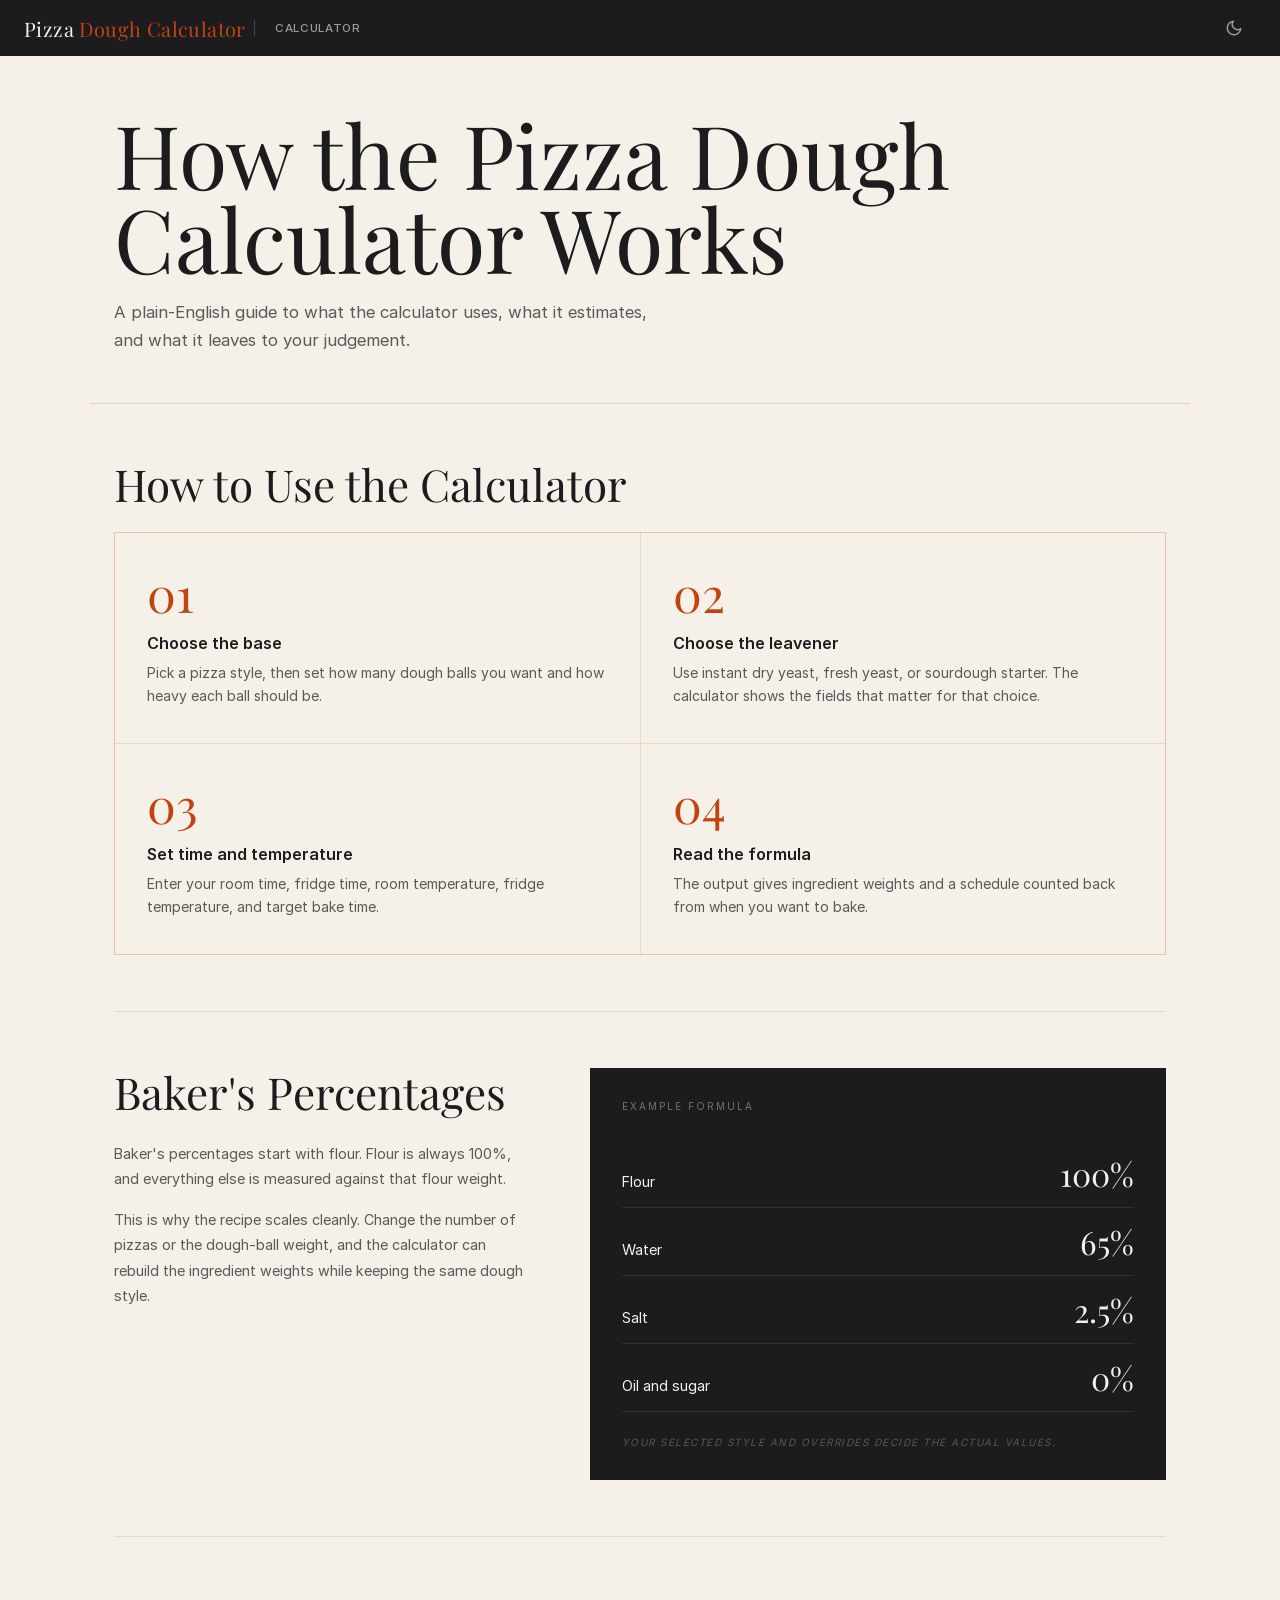
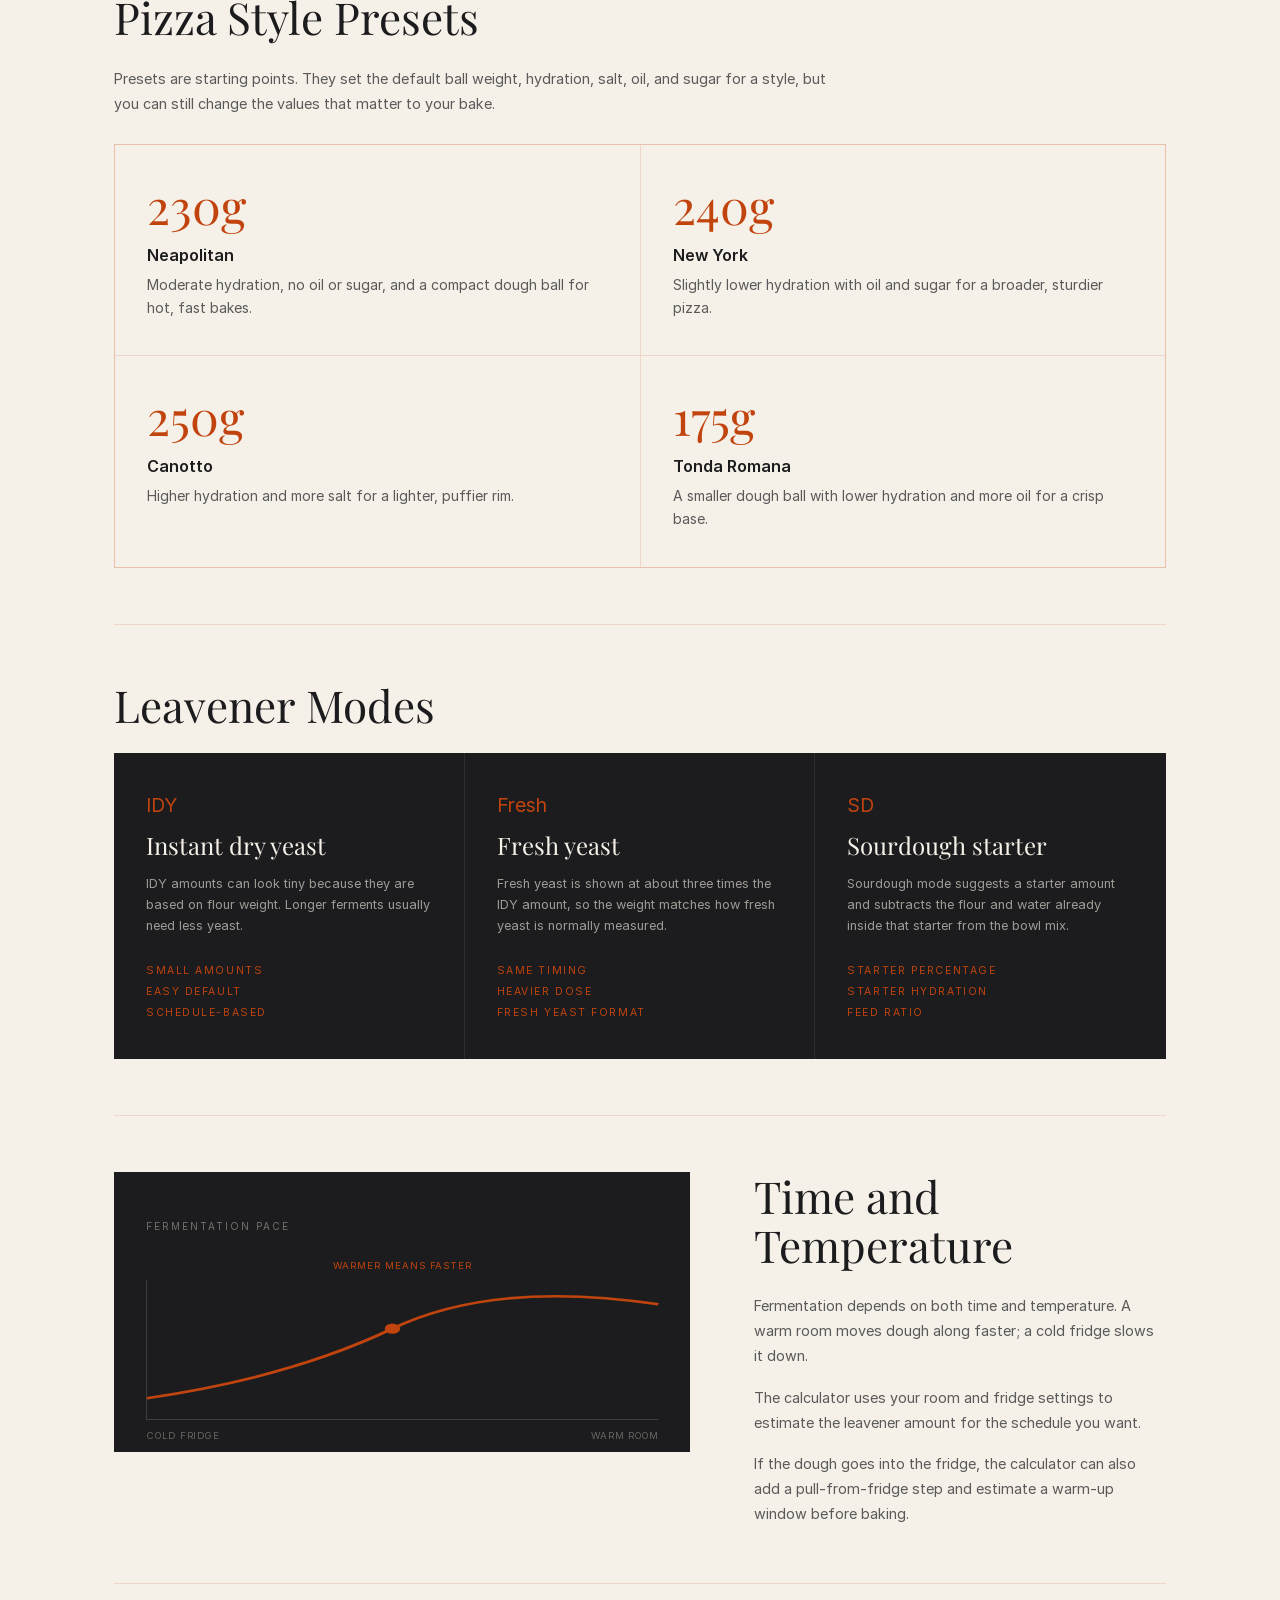
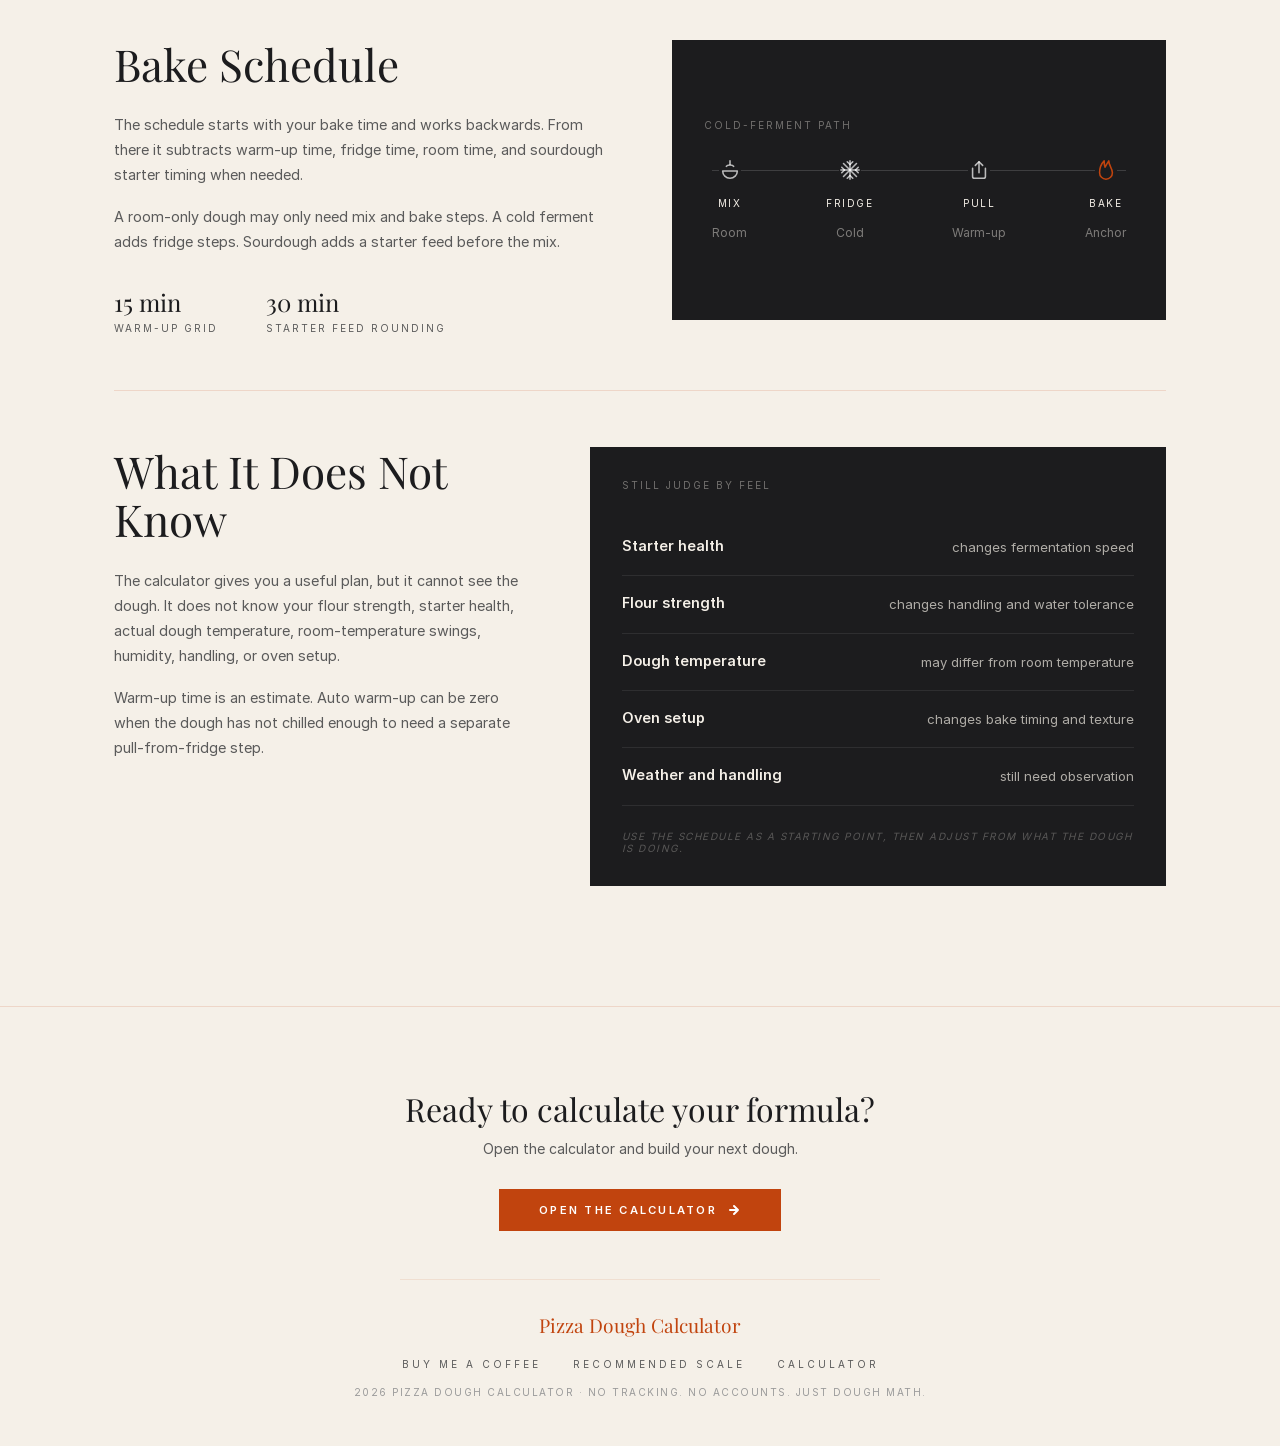
==== commit 0f86ff11: "- Standardized the public name as Pizza Dough Calculator across page titles, nav, hero copy, README," ====
--- a/how-it-works.html
+++ b/how-it-works.html
@@ -4,8 +4,19 @@
 <head>
   <meta charset="UTF-8">
   <meta name="viewport" content="width=device-width, initial-scale=1.0">
-  <title>How It Works | Dough Formula</title>
-  <meta name="description" content="How Dough Formula turns pizza style, dough size, leavener, time, and temperature into ingredient weights and a bake schedule.">
+  <title>How the Pizza Dough Calculator Works</title>
+  <meta name="description" content="How the Pizza Dough Calculator turns baker's percentages, fermentation time, and temperature into a pizza dough recipe and bake schedule.">
+  <!-- LAUNCH-TODO: replace placeholder domain before going live -->
+  <link rel="canonical" href="https://pizza-dough-calculator.example/how-it-works.html">
+  <meta property="og:title" content="How the Pizza Dough Calculator Works">
+  <meta property="og:description" content="How the Pizza Dough Calculator turns baker's percentages, fermentation time, and temperature into a pizza dough recipe and bake schedule.">
+  <meta property="og:type" content="article">
+  <!-- LAUNCH-TODO: replace placeholder domain before going live -->
+  <meta property="og:url" content="https://pizza-dough-calculator.example/how-it-works.html">
+  <!-- LAUNCH-TODO: replace placeholder domain before going live -->
+  <meta property="og:image" content="https://pizza-dough-calculator.example/assets/og-cover.png">
+  <meta name="twitter:card" content="summary_large_image">
+  <link rel="icon" type="image/svg+xml" href="/favicon.svg">
   <meta name="theme-color" content="#2b2b2b">
 
   <link rel="preload" href="style.css" as="style">
@@ -38,6 +49,33 @@
         <line x1="11" y1="17" x2="13" y2="17"/>
         <line x1="15" y1="17" x2="17" y2="17"/>
       </symbol>
+      <symbol id="icon-timeline-mix-dough" viewBox="0 0 24 24">
+        <path d="M4 13c0 4.4 3.6 8 8 8s8-3.6 8-8H4z"/>
+        <path d="M8 8c1-2 7-2 8 0"/>
+        <line x1="12" y1="2" x2="12" y2="6"/>
+      </symbol>
+      <symbol id="icon-timeline-move-to-fridge" viewBox="0 0 24 24">
+        <line x1="12" y1="2" x2="12" y2="22"/>
+        <line x1="2" y1="12" x2="22" y2="12"/>
+        <line x1="4.93" y1="4.93" x2="19.07" y2="19.07"/>
+        <line x1="19.07" y1="4.93" x2="4.93" y2="19.07"/>
+        <line x1="12" y1="6" x2="9" y2="3"/>
+        <line x1="12" y1="6" x2="15" y2="3"/>
+        <line x1="12" y1="18" x2="9" y2="21"/>
+        <line x1="12" y1="18" x2="15" y2="21"/>
+        <line x1="6" y1="12" x2="3" y2="9"/>
+        <line x1="6" y1="12" x2="3" y2="15"/>
+        <line x1="18" y1="12" x2="21" y2="9"/>
+        <line x1="18" y1="12" x2="21" y2="15"/>
+      </symbol>
+      <symbol id="icon-timeline-pull-from-fridge" viewBox="0 0 24 24">
+        <path d="M5 10v9a2 2 0 002 2h10a2 2 0 002-2v-9"/>
+        <polyline points="12 3 12 15"/>
+        <polyline points="8 7 12 3 16 7"/>
+      </symbol>
+      <symbol id="icon-timeline-bake" viewBox="0 0 24 24">
+        <path d="M12 22a7 7 0 007-7c0-5-4-8-4-13-2 3-3 5-4 7-1-2-1-4-1-7-4 4-5 8-5 13a7 7 0 007 7z"/>
+      </symbol>
       <symbol id="icon-moon" viewBox="0 0 24 24">
         <path d="M21 12.79A9 9 0 1 1 11.21 3 7 7 0 0 0 21 12.79z"/>
       </symbol>
@@ -57,7 +95,7 @@
 
   <nav class="nav">
     <div class="nav-left">
-      <div class="nav-brand">Dough <span>Formula</span></div>
+      <div class="nav-brand">Pizza <span>Dough Calculator</span></div>
       <span class="nav-brand-divider" aria-hidden="true"></span>
       <a class="nav-link" href="index.html">
         <svg class="nav-link-icon" width="16" height="16" fill="none" stroke="currentColor" stroke-width="1.5" stroke-linecap="round" stroke-linejoin="round" aria-hidden="true">
@@ -76,7 +114,7 @@
   </nav>
 
   <header class="hiw-hero">
-    <h1>How the Dough Calculator Works</h1>
+    <h1>How the Pizza Dough Calculator Works</h1>
     <p>A plain-English guide to what the calculator uses, what it estimates, and what it leaves to your judgement.</p>
   </header>
 
@@ -296,22 +334,30 @@
             <div class="hiw-timeline-line"></div>
             <div class="hiw-timeline-nodes">
               <div class="hiw-timeline-node">
-                <div class="hiw-timeline-dot"></div>
+                <svg class="hiw-timeline-icon" width="22" height="22" fill="none" stroke="currentColor" stroke-width="1.7" stroke-linecap="round" stroke-linejoin="round" aria-hidden="true">
+                  <use href="#icon-timeline-mix-dough"/>
+                </svg>
                 <div class="hiw-timeline-node-label">Mix</div>
                 <div class="hiw-timeline-node-temp">Room</div>
               </div>
               <div class="hiw-timeline-node">
-                <div class="hiw-timeline-dot"></div>
+                <svg class="hiw-timeline-icon" width="22" height="22" fill="none" stroke="currentColor" stroke-width="1.7" stroke-linecap="round" stroke-linejoin="round" aria-hidden="true">
+                  <use href="#icon-timeline-move-to-fridge"/>
+                </svg>
                 <div class="hiw-timeline-node-label">Fridge</div>
                 <div class="hiw-timeline-node-temp">Cold</div>
               </div>
               <div class="hiw-timeline-node">
-                <div class="hiw-timeline-dot"></div>
-                <div class="hiw-timeline-node-label">Warm</div>
-                <div class="hiw-timeline-node-temp">Optional</div>
+                <svg class="hiw-timeline-icon" width="22" height="22" fill="none" stroke="currentColor" stroke-width="1.7" stroke-linecap="round" stroke-linejoin="round" aria-hidden="true">
+                  <use href="#icon-timeline-pull-from-fridge"/>
+                </svg>
+                <div class="hiw-timeline-node-label">Pull</div>
+                <div class="hiw-timeline-node-temp">Warm-up</div>
               </div>
               <div class="hiw-timeline-node">
-                <div class="hiw-timeline-dot"></div>
+                <svg class="hiw-timeline-icon is-bake" width="22" height="22" fill="none" stroke="currentColor" stroke-width="1.7" stroke-linecap="round" stroke-linejoin="round" aria-hidden="true">
+                  <use href="#icon-timeline-bake"/>
+                </svg>
                 <div class="hiw-timeline-node-label">Bake</div>
                 <div class="hiw-timeline-node-temp">Anchor</div>
               </div>
@@ -333,28 +379,28 @@
           </div>
         </div>
 
-        <div class="hiw-dark-card">
-          <span class="hiw-dark-card-label">Things to judge by feel</span>
+        <div class="hiw-dark-card hiw-limits-card">
+          <span class="hiw-dark-card-label">Still judge by feel</span>
           <div class="hiw-pct-table">
             <div class="hiw-pct-row">
-              <span class="hiw-pct-name">Starter strength</span>
-              <span class="hiw-pct-val">varies</span>
-            </div>
-            <div class="hiw-pct-row">
-              <span class="hiw-pct-name">Flour and handling</span>
-              <span class="hiw-pct-val">matter</span>
+              <span class="hiw-pct-name">Starter health</span>
+              <span class="hiw-pct-val">changes fermentation speed</span>
+            </div>
+            <div class="hiw-pct-row">
+              <span class="hiw-pct-name">Flour strength</span>
+              <span class="hiw-pct-val">changes handling and water tolerance</span>
             </div>
             <div class="hiw-pct-row">
               <span class="hiw-pct-name">Dough temperature</span>
-              <span class="hiw-pct-val">unknown</span>
+              <span class="hiw-pct-val">may differ from room temperature</span>
             </div>
             <div class="hiw-pct-row">
               <span class="hiw-pct-name">Oven setup</span>
-              <span class="hiw-pct-val">outside</span>
-            </div>
-            <div class="hiw-pct-row">
-              <span class="hiw-pct-name">Overproof warnings</span>
-              <span class="hiw-pct-val">guidance</span>
+              <span class="hiw-pct-val">changes bake timing and texture</span>
+            </div>
+            <div class="hiw-pct-row">
+              <span class="hiw-pct-name">Weather and handling</span>
+              <span class="hiw-pct-val">still need observation</span>
             </div>
           </div>
           <span class="hiw-pct-source">Use the schedule as a starting point, then adjust from what the dough is doing.</span>
@@ -365,18 +411,25 @@
 
   </main>
 
-  <footer class="hiw-footer">
+  <footer class="site-footer">
     <h2>Ready to calculate your formula?</h2>
-    <p class="hiw-footer-sub">Open the calculator and build your next dough.</p>
+    <p class="site-footer-sub">Open the calculator and build your next dough.</p>
     <a class="hiw-cta-btn" href="index.html">
       Open the Calculator
       <svg width="14" height="14" fill="none" stroke="currentColor" stroke-width="2" stroke-linecap="round" stroke-linejoin="round" aria-hidden="true">
         <path d="M3 7h8M7 3l4 4-4 4"/>
       </svg>
     </a>
-    <div class="hiw-footer-divider"></div>
-    <div class="hiw-footer-brand">Dough Formula</div>
-    <p class="hiw-footer-copy">2026 Dough Formula</p>
+    <div class="site-footer-divider"></div>
+    <div class="site-footer-brand">Pizza Dough Calculator</div>
+    <div class="site-footer-links">
+      <!-- LAUNCH-TODO: replace placeholder URL before going live -->
+      <a href="https://www.buymeacoffee.com/REPLACE_HANDLE" rel="noopener" target="_blank">Buy me a coffee</a>
+      <!-- LAUNCH-TODO: replace placeholder URL before going live -->
+      <a href="REPLACE_AFFILIATE_URL" rel="sponsored noopener" target="_blank">Recommended scale</a>
+      <a href="index.html">Calculator</a>
+    </div>
+    <p class="site-footer-copy">2026 Pizza Dough Calculator &middot; No tracking. No accounts. Just dough math.</p>
   </footer>
 
 </body>
--- a/style.css
+++ b/style.css
@@ -524,6 +524,21 @@
   margin: 0;
 }
 
+.faq-item ul {
+  color: var(--text-mid);
+  line-height: 1.65;
+  margin: 0.5rem 0 1rem;
+  padding: 0 40px 0 1.25rem;
+}
+
+.faq-item li {
+  margin-bottom: 0.5rem;
+}
+
+.faq-item a {
+  color: var(--terracotta);
+}
+
 @media (min-width: 768px) {
   .explainer-card-grid {
     grid-template-columns: repeat(2, minmax(0, 1fr));
@@ -1203,12 +1218,6 @@
   display: block;
 }
 
-.starter-pct-hint {
-  margin: 4px 0 0;
-  font-size: 0.78rem;
-  color: #999;
-}
-
 .ingredients {
   padding: 16px 20px;
   display: grid;
@@ -1596,6 +1605,43 @@
   font-style: italic;
 }
 
+.hiw-limits-card .hiw-pct-row {
+  align-items: flex-start;
+  gap: 32px;
+  padding: 18px 0;
+}
+
+.hiw-limits-card .hiw-pct-name {
+  flex: 0 0 170px;
+  font-size: 0.9rem;
+  font-weight: 600;
+}
+
+.hiw-limits-card .hiw-pct-val {
+  flex: 1;
+  max-width: 360px;
+  font-family: var(--font-sans);
+  font-size: 0.82rem;
+  font-weight: 400;
+  line-height: 1.55;
+  color: rgba(245, 240, 232, 0.68);
+  text-align: right;
+}
+
+@media (max-width: 599px) {
+  .hiw-limits-card .hiw-pct-row {
+    flex-direction: column;
+    gap: 6px;
+  }
+
+  .hiw-limits-card .hiw-pct-name,
+  .hiw-limits-card .hiw-pct-val {
+    flex: none;
+    max-width: none;
+    text-align: left;
+  }
+}
+
 .hiw-comparison {
   display: grid;
   grid-template-columns: 1fr;
@@ -1770,7 +1816,7 @@
 
 .hiw-timeline-line {
   position: absolute;
-  top: 4px;
+  top: 11px;
   left: 8px;
   right: 8px;
   height: 1px;
@@ -1790,14 +1836,16 @@
   gap: 16px;
 }
 
-.hiw-timeline-dot {
-  width: 8px;
-  height: 8px;
-  border-radius: 50%;
-  background: var(--text-cream);
+.hiw-timeline-icon {
+  color: rgba(255, 255, 255, 0.7);
+  background: var(--charcoal);
   flex-shrink: 0;
   position: relative;
   z-index: 1;
+}
+
+.hiw-timeline-icon.is-bake {
+  color: var(--terracotta);
 }
 
 .hiw-timeline-node-label {
@@ -1814,7 +1862,7 @@
   text-align: center;
 }
 
-.hiw-footer {
+.site-footer {
   background: var(--cream);
   border-top: 1px solid rgba(193, 68, 14, 0.15);
   padding: 80px 24px 48px;
@@ -1824,7 +1872,7 @@
   align-items: center;
 }
 
-.hiw-footer h2 {
+.site-footer h2 {
   font-family: var(--font-serif);
   font-size: clamp(1.5rem, 3vw, 2rem);
   font-weight: 400;
@@ -1832,7 +1880,7 @@
   margin-bottom: 10px;
 }
 
-.hiw-footer-sub {
+.site-footer-sub {
   font-size: 0.875rem;
   color: var(--text-mid);
   margin-bottom: 32px;
@@ -1864,7 +1912,7 @@
   transform: scale(0.98);
 }
 
-.hiw-footer-divider {
+.site-footer-divider {
   width: 100%;
   max-width: 480px;
   height: 1px;
@@ -1872,20 +1920,22 @@
   margin: 48px 0 32px;
 }
 
-.hiw-footer-brand {
+.site-footer-brand {
   font-family: var(--font-serif);
   font-size: 1.2rem;
   color: var(--terracotta);
   margin-bottom: 20px;
 }
 
-.hiw-footer-links {
-  display: flex;
+.site-footer-links {
+  display: flex;
+  flex-wrap: wrap;
+  justify-content: center;
   gap: 32px;
   margin-bottom: 16px;
 }
 
-.hiw-footer-links a {
+.site-footer-links a {
   font-size: 0.625rem;
   letter-spacing: 0.3em;
   text-transform: uppercase;
@@ -1894,11 +1944,11 @@
   transition: color 0.15s;
 }
 
-.hiw-footer-links a:hover {
+.site-footer-links a:hover {
   color: var(--terracotta);
 }
 
-.hiw-footer-copy {
+.site-footer-copy {
   font-size: 0.625rem;
   letter-spacing: 0.15em;
   text-transform: uppercase;
--- a/style.css
+++ b/style.css
@@ -524,6 +524,21 @@
   margin: 0;
 }
 
+.faq-item ul {
+  color: var(--text-mid);
+  line-height: 1.65;
+  margin: 0.5rem 0 1rem;
+  padding: 0 40px 0 1.25rem;
+}
+
+.faq-item li {
+  margin-bottom: 0.5rem;
+}
+
+.faq-item a {
+  color: var(--terracotta);
+}
+
 @media (min-width: 768px) {
   .explainer-card-grid {
     grid-template-columns: repeat(2, minmax(0, 1fr));
@@ -1203,12 +1218,6 @@
   display: block;
 }
 
-.starter-pct-hint {
-  margin: 4px 0 0;
-  font-size: 0.78rem;
-  color: #999;
-}
-
 .ingredients {
   padding: 16px 20px;
   display: grid;
@@ -1596,6 +1605,43 @@
   font-style: italic;
 }
 
+.hiw-limits-card .hiw-pct-row {
+  align-items: flex-start;
+  gap: 32px;
+  padding: 18px 0;
+}
+
+.hiw-limits-card .hiw-pct-name {
+  flex: 0 0 170px;
+  font-size: 0.9rem;
+  font-weight: 600;
+}
+
+.hiw-limits-card .hiw-pct-val {
+  flex: 1;
+  max-width: 360px;
+  font-family: var(--font-sans);
+  font-size: 0.82rem;
+  font-weight: 400;
+  line-height: 1.55;
+  color: rgba(245, 240, 232, 0.68);
+  text-align: right;
+}
+
+@media (max-width: 599px) {
+  .hiw-limits-card .hiw-pct-row {
+    flex-direction: column;
+    gap: 6px;
+  }
+
+  .hiw-limits-card .hiw-pct-name,
+  .hiw-limits-card .hiw-pct-val {
+    flex: none;
+    max-width: none;
+    text-align: left;
+  }
+}
+
 .hiw-comparison {
   display: grid;
   grid-template-columns: 1fr;
@@ -1770,7 +1816,7 @@
 
 .hiw-timeline-line {
   position: absolute;
-  top: 4px;
+  top: 11px;
   left: 8px;
   right: 8px;
   height: 1px;
@@ -1790,14 +1836,16 @@
   gap: 16px;
 }
 
-.hiw-timeline-dot {
-  width: 8px;
-  height: 8px;
-  border-radius: 50%;
-  background: var(--text-cream);
+.hiw-timeline-icon {
+  color: rgba(255, 255, 255, 0.7);
+  background: var(--charcoal);
   flex-shrink: 0;
   position: relative;
   z-index: 1;
+}
+
+.hiw-timeline-icon.is-bake {
+  color: var(--terracotta);
 }
 
 .hiw-timeline-node-label {
@@ -1814,7 +1862,7 @@
   text-align: center;
 }
 
-.hiw-footer {
+.site-footer {
   background: var(--cream);
   border-top: 1px solid rgba(193, 68, 14, 0.15);
   padding: 80px 24px 48px;
@@ -1824,7 +1872,7 @@
   align-items: center;
 }
 
-.hiw-footer h2 {
+.site-footer h2 {
   font-family: var(--font-serif);
   font-size: clamp(1.5rem, 3vw, 2rem);
   font-weight: 400;
@@ -1832,7 +1880,7 @@
   margin-bottom: 10px;
 }
 
-.hiw-footer-sub {
+.site-footer-sub {
   font-size: 0.875rem;
   color: var(--text-mid);
   margin-bottom: 32px;
@@ -1864,7 +1912,7 @@
   transform: scale(0.98);
 }
 
-.hiw-footer-divider {
+.site-footer-divider {
   width: 100%;
   max-width: 480px;
   height: 1px;
@@ -1872,20 +1920,22 @@
   margin: 48px 0 32px;
 }
 
-.hiw-footer-brand {
+.site-footer-brand {
   font-family: var(--font-serif);
   font-size: 1.2rem;
   color: var(--terracotta);
   margin-bottom: 20px;
 }
 
-.hiw-footer-links {
-  display: flex;
+.site-footer-links {
+  display: flex;
+  flex-wrap: wrap;
+  justify-content: center;
   gap: 32px;
   margin-bottom: 16px;
 }
 
-.hiw-footer-links a {
+.site-footer-links a {
   font-size: 0.625rem;
   letter-spacing: 0.3em;
   text-transform: uppercase;
@@ -1894,11 +1944,11 @@
   transition: color 0.15s;
 }
 
-.hiw-footer-links a:hover {
+.site-footer-links a:hover {
   color: var(--terracotta);
 }
 
-.hiw-footer-copy {
+.site-footer-copy {
   font-size: 0.625rem;
   letter-spacing: 0.15em;
   text-transform: uppercase;
